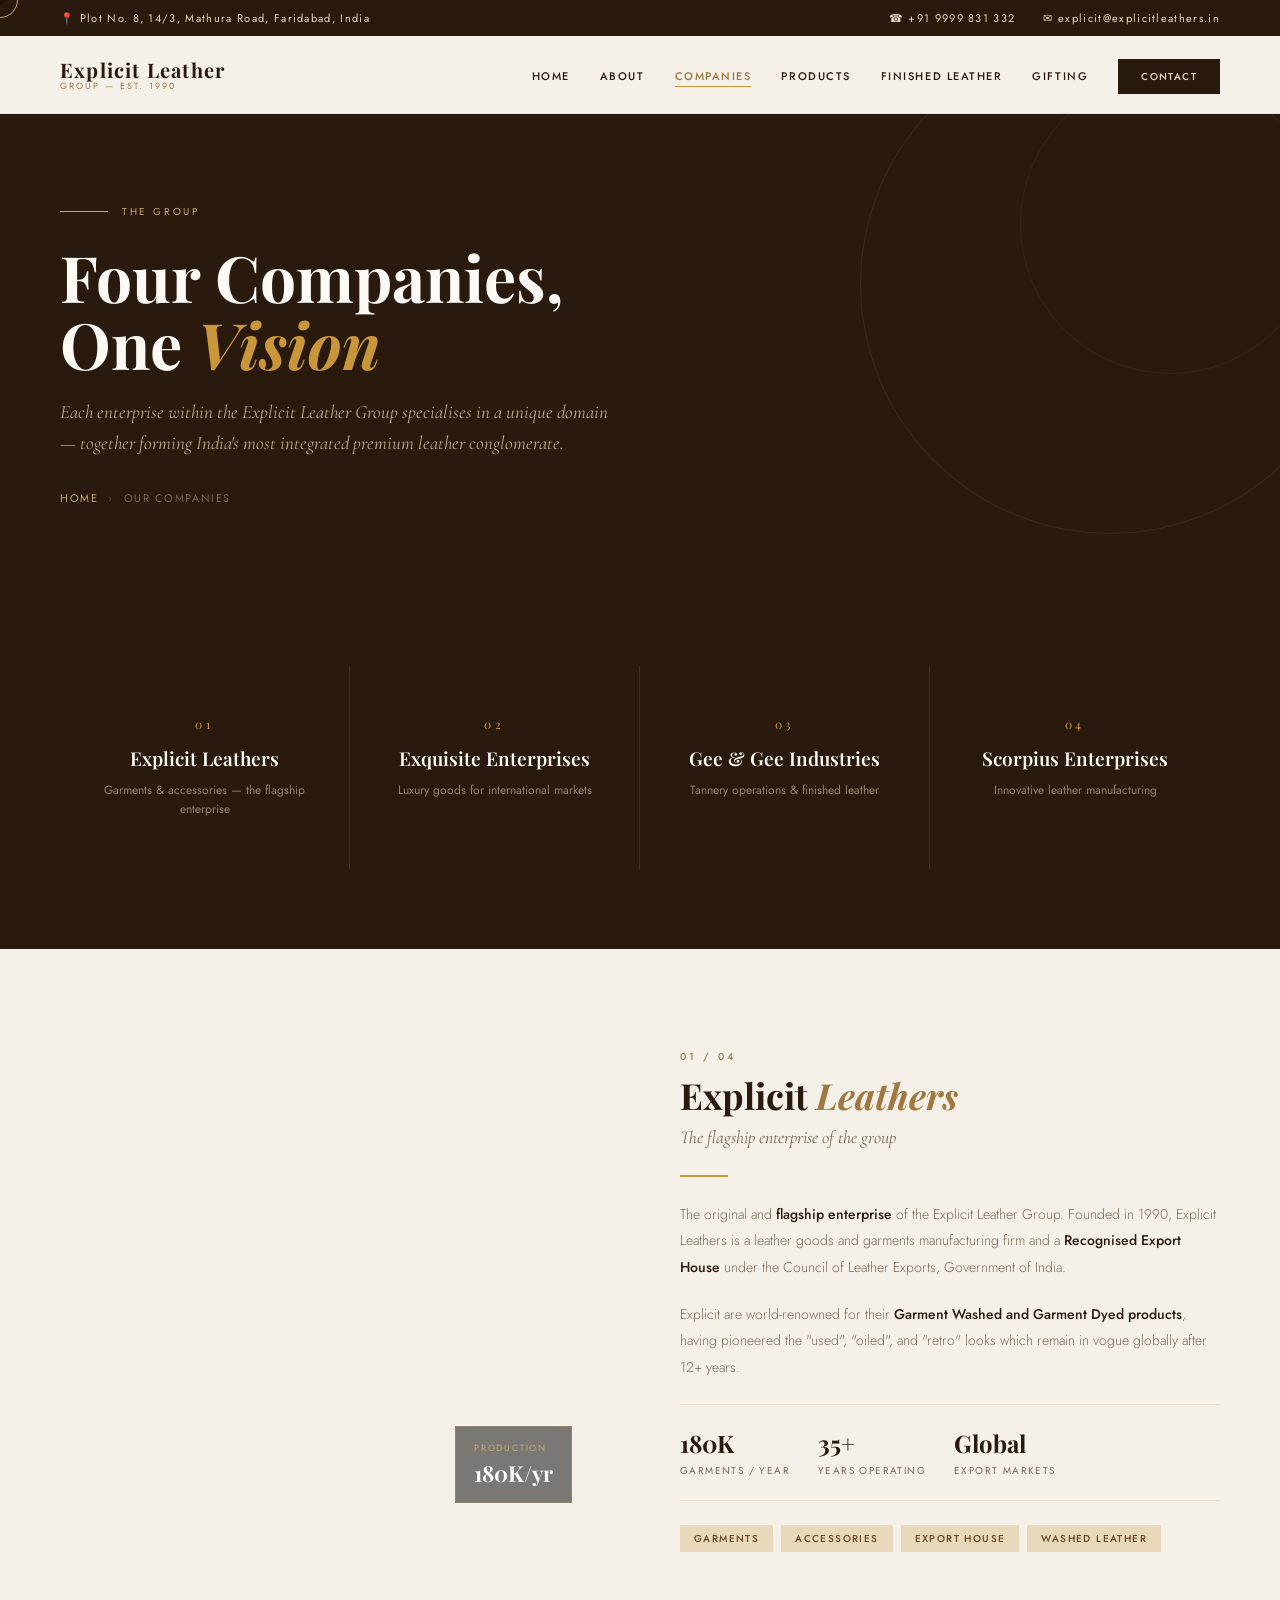
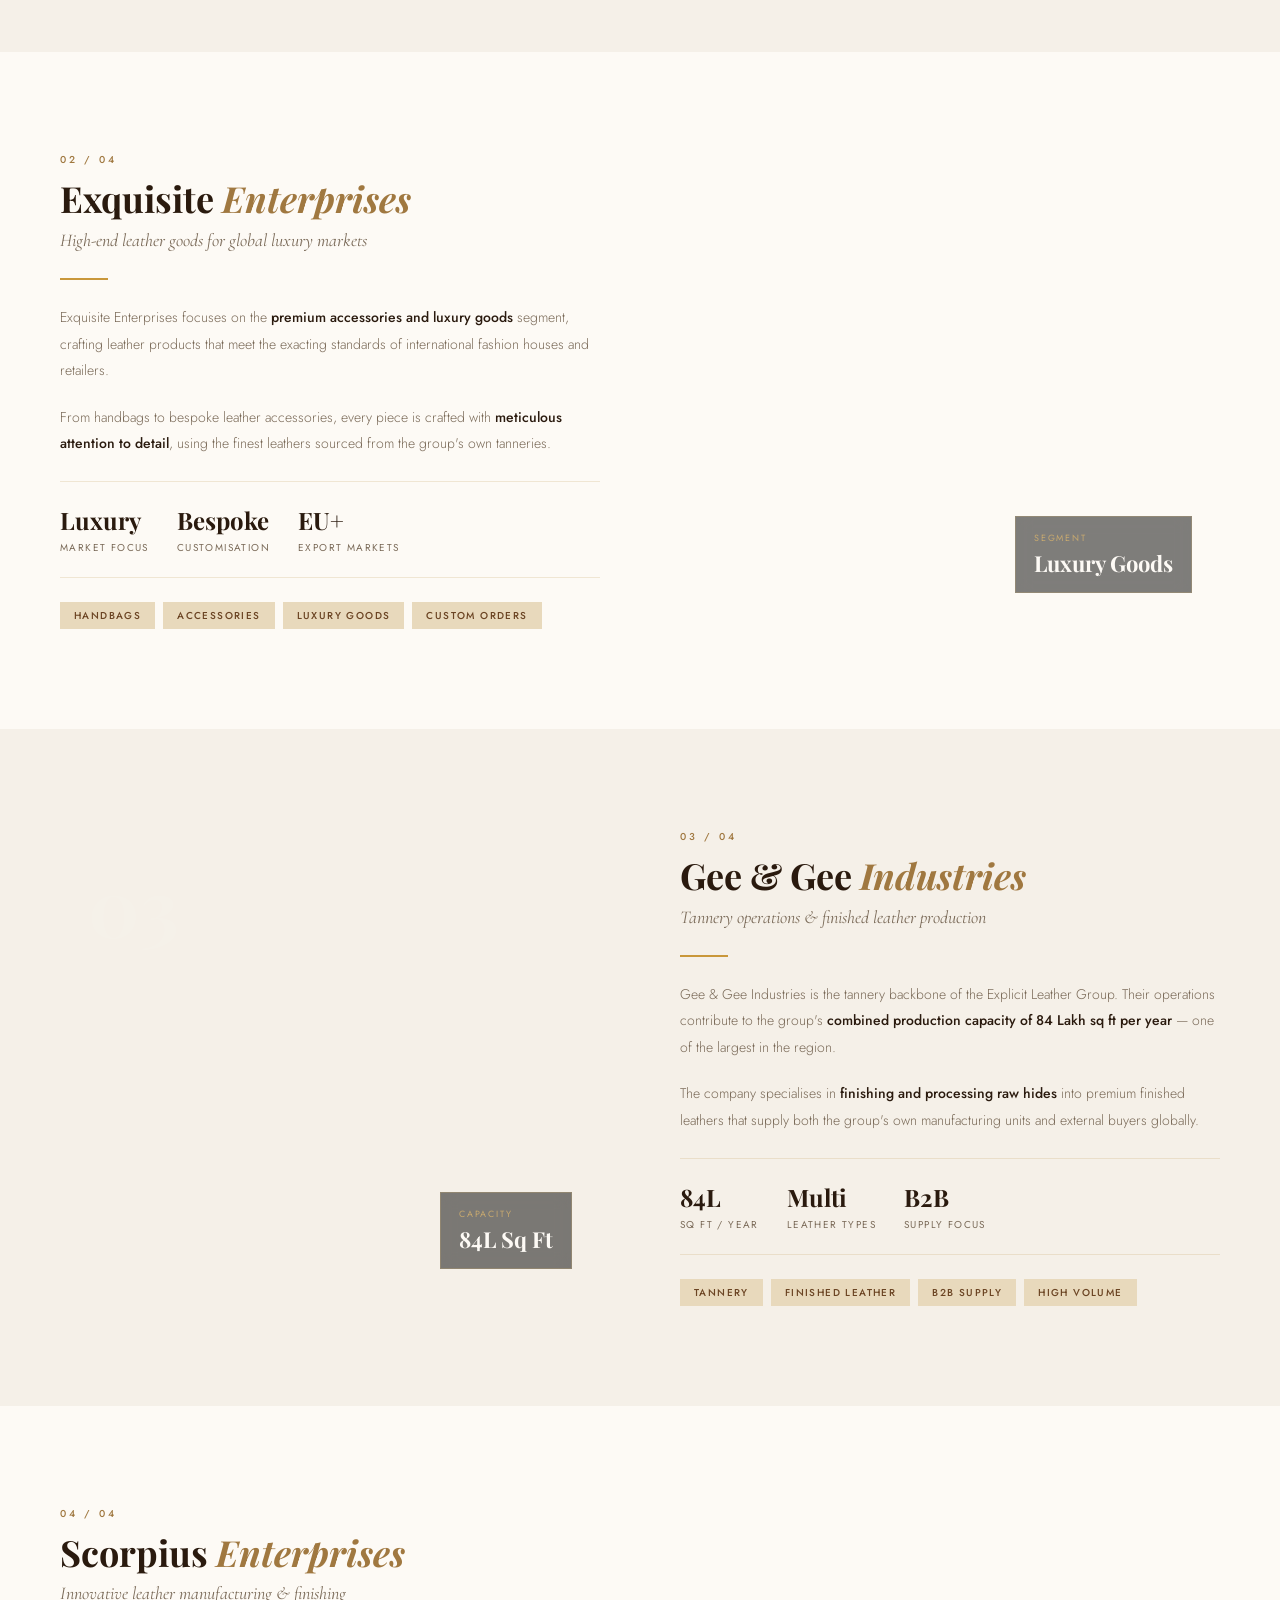
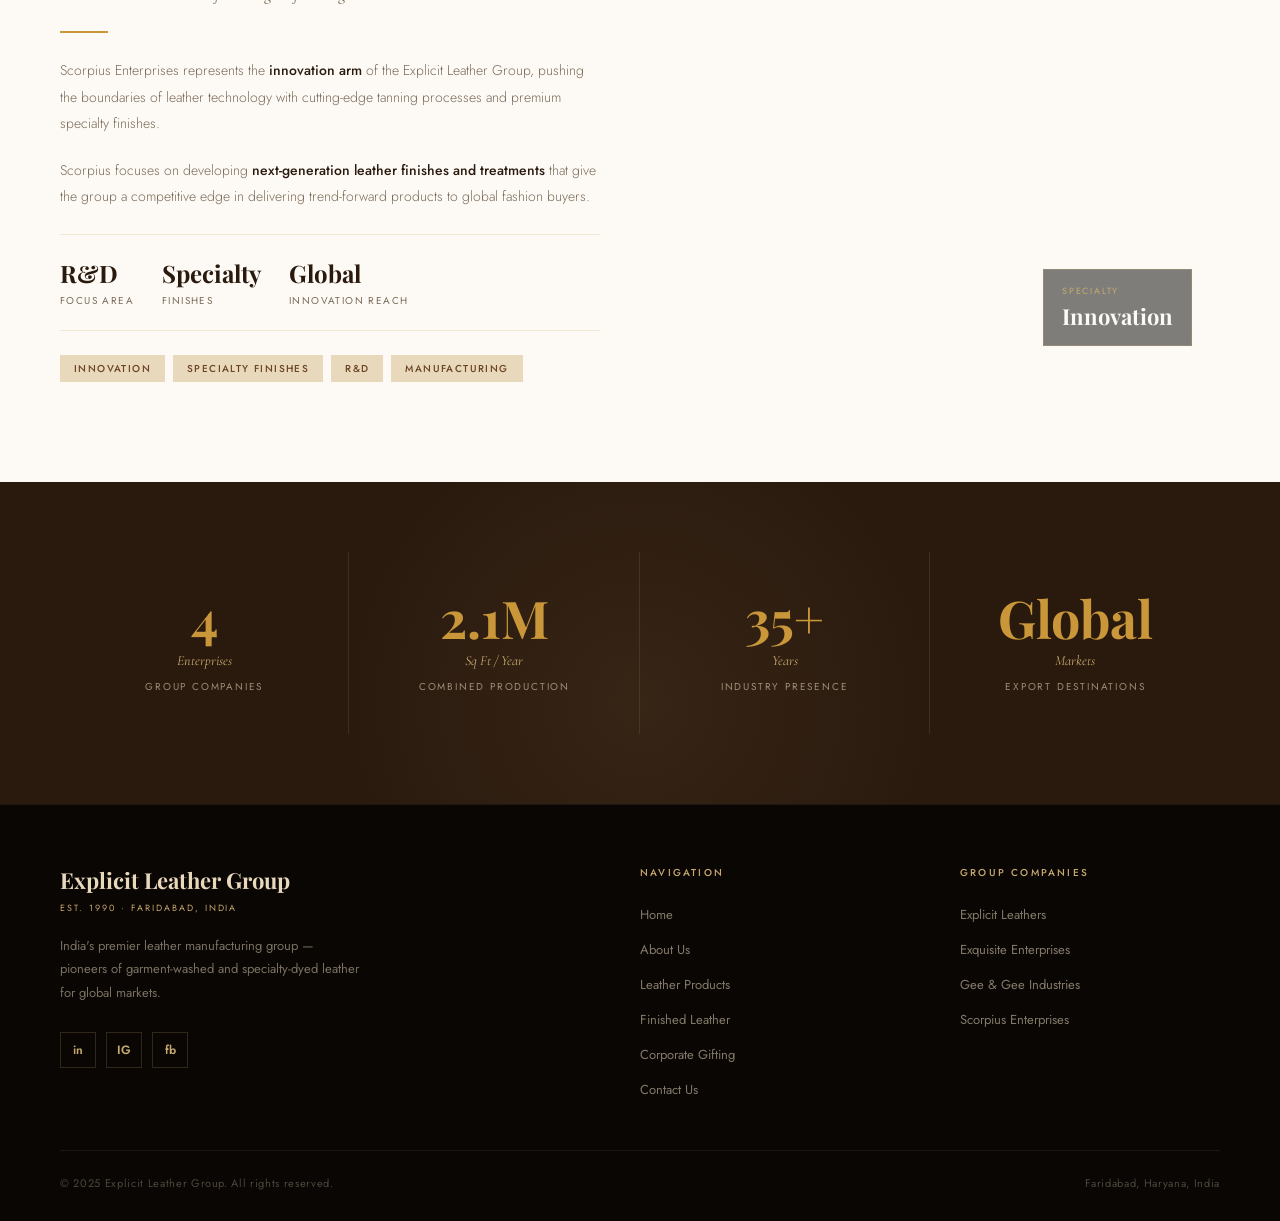
==== companies.html @ 13d115b9 "fix: rename file to lowercase" ====
<!DOCTYPE html>
<html lang="en">
<head>
<meta charset="UTF-8"><meta name="viewport" content="width=device-width,initial-scale=1.0">
<title>Our Companies — Explicit Leather Group</title>
<link rel="stylesheet" href="global.css">
<style>
.company-block{padding:100px 60px;display:grid;grid-template-columns:1fr 1fr;gap:80px;align-items:center}
.company-block.reverse{direction:rtl}.company-block.reverse>*{direction:ltr}
.company-block:nth-child(even){background:var(--white)}.company-block:nth-child(odd){background:var(--ivory)}
.cb-visual{position:relative;height:460px;overflow:hidden}
.cbv1{background:linear-gradient(160deg,#1a0e05,#6B4423 50%,#C8A96E)}
.cbv2{background:linear-gradient(160deg,#0e1a05,#3a6a1a 50%,#8BC858)}
.cbv3{background:linear-gradient(160deg,#0e0a1a,#3a2070 50%,#A870C8)}
.cbv4{background:linear-gradient(160deg,#1a0a12,#6a1a3a 50%,#C87090)}
.cb-tex{position:absolute;inset:0;background-image:repeating-linear-gradient(45deg,transparent,transparent 3px,rgba(255,255,255,.02) 3px,rgba(255,255,255,.02) 6px)}
.cb-num{position:absolute;top:28px;left:28px;font-family:'Playfair Display',serif;font-size:80px;font-weight:700;color:rgba(255,255,255,.08);line-height:1}
.cb-badge{position:absolute;bottom:28px;right:28px;background:rgba(0,0,0,.5);border:1px solid rgba(200,169,110,.3);backdrop-filter:blur(8px);padding:14px 18px}
.cb-badge .bl{font-size:9px;letter-spacing:.2em;text-transform:uppercase;color:var(--tan);margin-bottom:4px}
.cb-badge .bv{font-family:'Playfair Display',serif;font-size:22px;font-weight:700;color:var(--white)}
.cb-text .company-num{font-size:10px;letter-spacing:.3em;text-transform:uppercase;color:var(--tan-dark);font-weight:500;margin-bottom:12px}
.cb-text .company-name{font-family:'Playfair Display',serif;font-size:36px;font-weight:700;color:var(--espresso);line-height:1.1;margin-bottom:8px}
.cb-text .company-name em{font-style:italic;color:var(--tan-dark)}
.cb-text .company-sub{font-family:'Cormorant Garamond',serif;font-style:italic;font-size:18px;color:var(--muted);margin-bottom:24px;line-height:1.5}
.cb-divider{width:48px;height:2px;background:var(--gold);margin-bottom:24px}
.cb-body{font-size:14px;color:var(--muted);line-height:1.9;margin-bottom:20px;font-weight:300}
.cb-body strong{color:var(--espresso);font-weight:500}
.cb-specs{display:flex;gap:28px;margin:24px 0;padding:22px 0;border-top:1px solid var(--border);border-bottom:1px solid var(--border)}
.cb-spec .s-val{font-family:'Playfair Display',serif;font-size:24px;font-weight:700;color:var(--espresso)}
.cb-spec .s-lbl{font-size:10px;letter-spacing:.14em;text-transform:uppercase;color:var(--muted);margin-top:4px}
.cb-tags{display:flex;flex-wrap:wrap;gap:8px;margin-top:20px}
.cb-tag{padding:6px 14px;background:var(--tan-light);color:var(--brown);font-size:10px;letter-spacing:.14em;text-transform:uppercase;font-weight:500}
.overview-grid{padding:80px 60px;background:var(--espresso);display:grid;grid-template-columns:repeat(4,1fr);gap:0}
.og-item{padding:50px 30px;border-right:1px solid rgba(200,169,110,.15);text-align:center;transition:background .3s;cursor:pointer}
.og-item:last-child{border-right:none}
.og-item:hover{background:rgba(200,169,110,.06)}
.og-num{font-family:'Playfair Display',serif;font-size:12px;font-weight:400;color:var(--gold);letter-spacing:.3em;margin-bottom:14px}
.og-name{font-family:'Playfair Display',serif;font-size:19px;font-weight:600;color:var(--white);margin-bottom:10px;line-height:1.3}
.og-desc{font-size:12px;color:rgba(232,217,188,.55);line-height:1.6}
</style>
</head>
<body>
<div class="cursor" id="cursor"></div><div class="cursor-ring" id="cursorRing"></div>
<div class="topbar">
  <div>📍 Plot No. 8, 14/3, Mathura Road, Faridabad, India</div>
  <div class="topbar-right"><a href="tel:+919999831332">☎ +91 9999 831 332</a><a href="mailto:explicit@explicitleathers.in">✉ explicit@explicitleathers.in</a></div>
</div>
<nav>
  <a class="nav-logo" href="index.html">Explicit Leather<span>Group — Est. 1990</span></a>
  <ul class="nav-links">
    <li><a href="index.html">Home</a></li><li><a href="about.html">About</a></li>
    <li><a href="companies.html" class="active">Companies</a></li><li><a href="products.html">Products</a></li>
    <li><a href="finished-leather.html">Finished Leather</a></li><li><a href="corporate-gifting.html">Gifting</a></li>
    <li><a href="contact.html" class="nav-cta">Contact</a></li>
  </ul>
</nav>

<div class="page-hero">
  <div class="page-hero-inner fade-up">
    <div class="ph-eyebrow"><div class="line"></div><span>The Group</span></div>
    <h1>Four Companies,<br>One <em>Vision</em></h1>
    <p>Each enterprise within the Explicit Leather Group specialises in a unique domain — together forming India's most integrated premium leather conglomerate.</p>
    <div class="breadcrumb"><a href="index.html">Home</a><span class="breadcrumb-sep">›</span><span>Our Companies</span></div>
  </div>
</div>

<div class="overview-grid">
  <div class="og-item fade-up"><div class="og-num">01</div><div class="og-name">Explicit Leathers</div><div class="og-desc">Garments &amp; accessories — the flagship enterprise</div></div>
  <div class="og-item fade-up"><div class="og-num">02</div><div class="og-name">Exquisite Enterprises</div><div class="og-desc">Luxury goods for international markets</div></div>
  <div class="og-item fade-up"><div class="og-num">03</div><div class="og-name">Gee &amp; Gee Industries</div><div class="og-desc">Tannery operations &amp; finished leather</div></div>
  <div class="og-item fade-up"><div class="og-num">04</div><div class="og-name">Scorpius Enterprises</div><div class="og-desc">Innovative leather manufacturing</div></div>
</div>

<!-- COMPANY 1 -->
<section class="company-block">
  <div class="cb-visual fade-up">
    <div class="cbv1"></div><div class="cb-tex"></div>
    <div class="cb-num">01</div>
    <div class="cb-badge"><div class="bl">Production</div><div class="bv">180K/yr</div></div>
  </div>
  <div class="cb-text fade-up">
    <div class="company-num">01 / 04</div>
    <div class="company-name">Explicit <em>Leathers</em></div>
    <div class="company-sub">The flagship enterprise of the group</div>
    <div class="cb-divider"></div>
    <p class="cb-body">The original and <strong>flagship enterprise</strong> of the Explicit Leather Group. Founded in 1990, Explicit Leathers is a leather goods and garments manufacturing firm and a <strong>Recognised Export House</strong> under the Council of Leather Exports, Government of India.</p>
    <p class="cb-body">Explicit are world-renowned for their <strong>Garment Washed and Garment Dyed products</strong>, having pioneered the "used", "oiled", and "retro" looks which remain in vogue globally after 12+ years.</p>
    <div class="cb-specs">
      <div class="cb-spec"><div class="s-val">180K</div><div class="s-lbl">Garments / Year</div></div>
      <div class="cb-spec"><div class="s-val">35+</div><div class="s-lbl">Years Operating</div></div>
      <div class="cb-spec"><div class="s-val">Global</div><div class="s-lbl">Export Markets</div></div>
    </div>
    <div class="cb-tags"><span class="cb-tag">Garments</span><span class="cb-tag">Accessories</span><span class="cb-tag">Export House</span><span class="cb-tag">Washed Leather</span></div>
  </div>
</section>

<!-- COMPANY 2 -->
<section class="company-block reverse">
  <div class="cb-visual fade-up">
    <div class="cbv2"></div><div class="cb-tex"></div>
    <div class="cb-num">02</div>
    <div class="cb-badge"><div class="bl">Segment</div><div class="bv">Luxury Goods</div></div>
  </div>
  <div class="cb-text fade-up">
    <div class="company-num">02 / 04</div>
    <div class="company-name">Exquisite <em>Enterprises</em></div>
    <div class="company-sub">High-end leather goods for global luxury markets</div>
    <div class="cb-divider"></div>
    <p class="cb-body">Exquisite Enterprises focuses on the <strong>premium accessories and luxury goods</strong> segment, crafting leather products that meet the exacting standards of international fashion houses and retailers.</p>
    <p class="cb-body">From handbags to bespoke leather accessories, every piece is crafted with <strong>meticulous attention to detail</strong>, using the finest leathers sourced from the group's own tanneries.</p>
    <div class="cb-specs">
      <div class="cb-spec"><div class="s-val">Luxury</div><div class="s-lbl">Market Focus</div></div>
      <div class="cb-spec"><div class="s-val">Bespoke</div><div class="s-lbl">Customisation</div></div>
      <div class="cb-spec"><div class="s-val">EU+</div><div class="s-lbl">Export Markets</div></div>
    </div>
    <div class="cb-tags"><span class="cb-tag">Handbags</span><span class="cb-tag">Accessories</span><span class="cb-tag">Luxury Goods</span><span class="cb-tag">Custom Orders</span></div>
  </div>
</section>

<!-- COMPANY 3 -->
<section class="company-block">
  <div class="cb-visual fade-up">
    <div class="cbv3"></div><div class="cb-tex"></div>
    <div class="cb-num">03</div>
    <div class="cb-badge"><div class="bl">Capacity</div><div class="bv">84L Sq Ft</div></div>
  </div>
  <div class="cb-text fade-up">
    <div class="company-num">03 / 04</div>
    <div class="company-name">Gee &amp; Gee <em>Industries</em></div>
    <div class="company-sub">Tannery operations &amp; finished leather production</div>
    <div class="cb-divider"></div>
    <p class="cb-body">Gee &amp; Gee Industries is the tannery backbone of the Explicit Leather Group. Their operations contribute to the group's <strong>combined production capacity of 84 Lakh sq ft per year</strong> — one of the largest in the region.</p>
    <p class="cb-body">The company specialises in <strong>finishing and processing raw hides</strong> into premium finished leathers that supply both the group's own manufacturing units and external buyers globally.</p>
    <div class="cb-specs">
      <div class="cb-spec"><div class="s-val">84L</div><div class="s-lbl">Sq Ft / Year</div></div>
      <div class="cb-spec"><div class="s-val">Multi</div><div class="s-lbl">Leather Types</div></div>
      <div class="cb-spec"><div class="s-val">B2B</div><div class="s-lbl">Supply Focus</div></div>
    </div>
    <div class="cb-tags"><span class="cb-tag">Tannery</span><span class="cb-tag">Finished Leather</span><span class="cb-tag">B2B Supply</span><span class="cb-tag">High Volume</span></div>
  </div>
</section>

<!-- COMPANY 4 -->
<section class="company-block reverse">
  <div class="cb-visual fade-up">
    <div class="cbv4"></div><div class="cb-tex"></div>
    <div class="cb-num">04</div>
    <div class="cb-badge"><div class="bl">Specialty</div><div class="bv">Innovation</div></div>
  </div>
  <div class="cb-text fade-up">
    <div class="company-num">04 / 04</div>
    <div class="company-name">Scorpius <em>Enterprises</em></div>
    <div class="company-sub">Innovative leather manufacturing &amp; finishing</div>
    <div class="cb-divider"></div>
    <p class="cb-body">Scorpius Enterprises represents the <strong>innovation arm</strong> of the Explicit Leather Group, pushing the boundaries of leather technology with cutting-edge tanning processes and premium specialty finishes.</p>
    <p class="cb-body">Scorpius focuses on developing <strong>next-generation leather finishes and treatments</strong> that give the group a competitive edge in delivering trend-forward products to global fashion buyers.</p>
    <div class="cb-specs">
      <div class="cb-spec"><div class="s-val">R&amp;D</div><div class="s-lbl">Focus Area</div></div>
      <div class="cb-spec"><div class="s-val">Specialty</div><div class="s-lbl">Finishes</div></div>
      <div class="cb-spec"><div class="s-val">Global</div><div class="s-lbl">Innovation Reach</div></div>
    </div>
    <div class="cb-tags"><span class="cb-tag">Innovation</span><span class="cb-tag">Specialty Finishes</span><span class="cb-tag">R&amp;D</span><span class="cb-tag">Manufacturing</span></div>
  </div>
</section>

<section class="stats-banner">
  <div class="stat-item fade-up"><div class="stat-num">4</div><span class="stat-unit">Enterprises</span><div class="stat-label">Group Companies</div></div>
  <div class="stat-item fade-up"><div class="stat-num">2.1M</div><span class="stat-unit">Sq Ft / Year</span><div class="stat-label">Combined Production</div></div>
  <div class="stat-item fade-up"><div class="stat-num">35+</div><span class="stat-unit">Years</span><div class="stat-label">Industry Presence</div></div>
  <div class="stat-item fade-up"><div class="stat-num">Global</div><span class="stat-unit">Markets</span><div class="stat-label">Export Destinations</div></div>
</section>

<footer>
  <div class="footer-grid">
    <div><div class="footer-brand-name">Explicit Leather Group</div><div class="footer-brand-sub">Est. 1990 · Faridabad, India</div><p class="footer-desc">India's premier leather manufacturing group — pioneers of garment-washed and specialty-dyed leather for global markets.</p><div class="footer-social"><a class="social-btn" href="#">in</a><a class="social-btn" href="#">IG</a><a class="social-btn" href="#">fb</a></div></div>
    <div><div class="footer-col-title">Navigation</div><ul class="footer-links"><li><a href="index.html">Home</a></li><li><a href="about.html">About Us</a></li><li><a href="products.html">Leather Products</a></li><li><a href="finished-leather.html">Finished Leather</a></li><li><a href="corporate-gifting.html">Corporate Gifting</a></li><li><a href="contact.html">Contact Us</a></li></ul></div>
    <div><div class="footer-col-title">Group Companies</div><ul class="footer-links"><li><a href="companies.html">Explicit Leathers</a></li><li><a href="companies.html">Exquisite Enterprises</a></li><li><a href="companies.html">Gee &amp; Gee Industries</a></li><li><a href="companies.html">Scorpius Enterprises</a></li></ul></div>
  </div>
  <div class="footer-bottom"><span>© 2025 Explicit Leather Group. All rights reserved.</span><span>Faridabad, Haryana, India</span></div>
</footer>
<a class="scroll-top" href="#" id="scrollTop">↑</a>
<script src="common.js"></script>
</body></html>
---- global.css ----
@import url('https://fonts.googleapis.com/css2?family=Playfair+Display:ital,wght@0,400;0,600;0,700;1,400;1,600&family=Cormorant+Garamond:ital,wght@0,300;0,400;0,500;1,300;1,400&family=Jost:wght@300;400;500;600&display=swap');
*,*::before,*::after{margin:0;padding:0;box-sizing:border-box}
:root{
  --ink:#0D0B08;--ivory:#F5F0E8;--cream:#EDE7D9;--tan:#C8A96E;--tan-dark:#A07840;
  --tan-light:#E8D9BC;--brown:#6B4423;--espresso:#2A1A0E;--gold:#C9973A;
  --gold-light:#E8C87A;--white:#FDFAF5;--muted:#7A6A58;--border:rgba(200,169,110,0.25);
}
html{scroll-behavior:smooth}
body{font-family:'Jost',sans-serif;background:var(--ivory);color:var(--ink);overflow-x:hidden;cursor:auto}
::-webkit-scrollbar{width:3px}::-webkit-scrollbar-track{background:var(--cream)}::-webkit-scrollbar-thumb{background:var(--tan)}
.cursor{position:fixed;width:10px;height:10px;background:var(--gold);border-radius:50%;pointer-events:none;z-index:9999;transform:translate(-50%,-50%);mix-blend-mode:multiply}
.cursor-ring{position:fixed;width:36px;height:36px;border:1px solid var(--tan);border-radius:50%;pointer-events:none;z-index:9998;transform:translate(-50%,-50%);transition:transform .12s ease}
.topbar{background:var(--espresso);color:var(--tan-light);display:flex;justify-content:space-between;align-items:center;padding:10px 60px;font-size:11px;letter-spacing:.12em}
.topbar a{color:var(--tan-light);text-decoration:none;transition:color .3s}.topbar a:hover{color:var(--gold-light)}
.topbar-right{display:flex;gap:28px;align-items:center}
nav{position:sticky;top:0;z-index:100;background:rgba(245,240,232,.97);backdrop-filter:blur(12px);border-bottom:1px solid var(--border);display:flex;align-items:center;justify-content:space-between;padding:0 60px;height:78px}
.nav-logo{font-family:'Playfair Display',serif;font-size:20px;font-weight:700;letter-spacing:.06em;color:var(--espresso);text-decoration:none;display:flex;flex-direction:column;line-height:1.1}
.nav-logo span{font-size:9px;letter-spacing:.22em;font-family:'Jost',sans-serif;font-weight:400;color:var(--tan-dark);text-transform:uppercase}
.nav-links{display:flex;gap:30px;list-style:none;align-items:center}
.nav-links a{font-size:11px;letter-spacing:.14em;text-transform:uppercase;color:var(--espresso);text-decoration:none;font-weight:500;position:relative;padding-bottom:3px}
.nav-links a::after{content:'';position:absolute;bottom:0;left:0;width:0;height:1px;background:var(--gold);transition:width .3s ease}
.nav-links a:hover::after,.nav-links a.active::after{width:100%}
.nav-links a.active{color:var(--tan-dark)}
.nav-cta{background:var(--espresso)!important;color:var(--tan-light)!important;padding:9px 22px!important;letter-spacing:.14em!important;font-size:10px!important;border:1px solid var(--espresso)!important;transition:all .3s!important}
.nav-cta:hover{background:transparent!important;color:var(--espresso)!important}.nav-cta::after{display:none!important}
.btn-primary{background:var(--espresso);color:var(--tan-light);padding:14px 34px;font-size:11px;letter-spacing:.18em;text-transform:uppercase;font-weight:500;border:1px solid var(--espresso);text-decoration:none;transition:all .3s;display:inline-block;cursor:pointer}
.btn-primary:hover{background:transparent;color:var(--espresso)}
.btn-ghost{color:var(--espresso);font-size:11px;letter-spacing:.16em;text-transform:uppercase;font-weight:500;text-decoration:none;display:inline-flex;align-items:center;gap:10px;transition:gap .3s}
.btn-ghost:hover{gap:18px}.btn-ghost .arr{color:var(--gold)}
.btn-outline{background:transparent;color:var(--tan-light);padding:13px 30px;font-size:11px;letter-spacing:.16em;text-transform:uppercase;font-weight:500;border:1px solid rgba(200,169,110,.5);text-decoration:none;transition:all .3s;display:inline-block}
.btn-outline:hover{background:var(--tan);border-color:var(--tan);color:var(--espresso)}
.section-eyebrow{display:flex;align-items:center;justify-content:center;gap:14px;margin-bottom:20px}
.section-eyebrow.left{justify-content:flex-start}
.eyebrow-line{width:40px;height:1px;background:var(--tan)}
.section-eyebrow span{font-size:10px;letter-spacing:.24em;text-transform:uppercase;color:var(--tan-dark);font-weight:500}
.section-title{font-family:'Playfair Display',serif;font-size:clamp(32px,3.5vw,52px);font-weight:700;color:var(--espresso);line-height:1.1}
.section-title em{font-style:italic;color:var(--tan-dark)}
.section-title.light{color:var(--white)}.section-title.light em{color:var(--gold)}
.section-desc{font-family:'Cormorant Garamond',serif;font-size:18px;color:var(--muted);font-style:italic;margin-top:14px;line-height:1.7}
.section-desc.light{color:rgba(232,217,188,.7)}
.section-header{text-align:center;margin-bottom:60px}.section-header.left{text-align:left}
.page-hero{background:var(--espresso);padding:90px 60px 80px;position:relative;overflow:hidden}
.page-hero::before{content:'';position:absolute;top:-80px;right:-80px;width:500px;height:500px;border:1px solid rgba(200,169,110,.1);border-radius:50%}
.page-hero::after{content:'';position:absolute;top:-40px;right:-40px;width:300px;height:300px;border:1px solid rgba(200,169,110,.07);border-radius:50%}
.page-hero-inner{position:relative;z-index:2;max-width:700px}
.ph-eyebrow{display:flex;align-items:center;gap:14px;margin-bottom:24px}
.ph-eyebrow .line{width:48px;height:1px;background:var(--tan)}
.ph-eyebrow span{font-size:10px;letter-spacing:.26em;text-transform:uppercase;color:var(--tan);font-weight:400}
.page-hero h1{font-family:'Playfair Display',serif;font-size:clamp(40px,5vw,68px);font-weight:700;color:var(--white);line-height:1.05;margin-bottom:20px}
.page-hero h1 em{font-style:italic;color:var(--gold)}
.page-hero p{font-family:'Cormorant Garamond',serif;font-style:italic;font-size:19px;color:rgba(232,217,188,.75);line-height:1.6;max-width:560px}
.breadcrumb{margin-top:32px;display:flex;align-items:center;gap:10px;font-size:11px;letter-spacing:.14em;text-transform:uppercase;color:rgba(232,217,188,.4)}
.breadcrumb a{color:var(--tan);text-decoration:none}.breadcrumb a:hover{color:var(--gold-light)}
.breadcrumb-sep{color:rgba(200,169,110,.3)}
.marquee-strip{background:var(--espresso);padding:16px 0;overflow:hidden}
.marquee-track{display:flex;animation:marquee 22s linear infinite;white-space:nowrap}
@keyframes marquee{from{transform:translateX(0)}to{transform:translateX(-50%)}}
.marquee-item{display:inline-flex;align-items:center;gap:20px;padding:0 32px;font-size:10px;letter-spacing:.24em;text-transform:uppercase;color:var(--tan-light);font-weight:400}
.marquee-dot{width:4px;height:4px;background:var(--gold);border-radius:50%;flex-shrink:0}
.stats-banner{background:var(--espresso);padding:70px 60px;display:grid;grid-template-columns:repeat(4,1fr);gap:1px;position:relative;overflow:hidden}
.stats-banner::before{content:'';position:absolute;top:-80px;left:50%;transform:translateX(-50%);width:600px;height:600px;background:radial-gradient(circle,rgba(200,169,110,.08) 0%,transparent 70%);pointer-events:none}
.stat-item{text-align:center;padding:40px 20px;border-right:1px solid rgba(200,169,110,.15)}
.stat-item:last-child{border-right:none}
.stat-num{font-family:'Playfair Display',serif;font-size:52px;font-weight:700;color:var(--gold);line-height:1;margin-bottom:8px}
.stat-unit{font-size:14px;color:var(--tan);font-family:'Cormorant Garamond',serif;font-style:italic;display:block;margin-bottom:10px}
.stat-label{font-size:10px;letter-spacing:.18em;text-transform:uppercase;color:rgba(232,217,188,.6);font-weight:400}
footer{background:#0A0604;padding:60px 60px 30px;border-top:1px solid rgba(200,169,110,.1)}
.footer-grid{display:grid;grid-template-columns:2fr 1fr 1fr;gap:60px;padding-bottom:50px;border-bottom:1px solid rgba(200,169,110,.1)}
.footer-brand-name{font-family:'Playfair Display',serif;font-size:22px;font-weight:700;color:var(--tan-light);margin-bottom:6px}
.footer-brand-sub{font-size:9px;letter-spacing:.22em;text-transform:uppercase;color:var(--tan);margin-bottom:20px}
.footer-desc{font-size:13px;color:rgba(232,217,188,.5);line-height:1.8;max-width:300px;margin-bottom:28px}
.footer-social{display:flex;gap:10px}
.social-btn{width:36px;height:36px;border:1px solid rgba(200,169,110,.2);display:flex;align-items:center;justify-content:center;color:var(--tan);font-size:12px;text-decoration:none;transition:all .3s;font-weight:600}
.social-btn:hover{border-color:var(--gold);color:var(--gold)}
.footer-col-title{font-size:10px;letter-spacing:.22em;text-transform:uppercase;color:var(--tan);font-weight:500;margin-bottom:22px}
.footer-links{list-style:none;display:flex;flex-direction:column;gap:12px}
.footer-links a{font-size:13px;color:rgba(232,217,188,.55);text-decoration:none;transition:color .3s}
.footer-links a:hover{color:var(--tan-light)}
.footer-bottom{display:flex;justify-content:space-between;align-items:center;padding-top:24px;font-size:11px;color:rgba(232,217,188,.3);letter-spacing:.06em}
.footer-bottom a{color:var(--tan);text-decoration:none}
.scroll-top{position:fixed;bottom:30px;right:30px;width:44px;height:44px;background:var(--espresso);border:1px solid rgba(200,169,110,.3);color:var(--gold);display:flex;align-items:center;justify-content:center;cursor:pointer;font-size:16px;z-index:200;opacity:0;transition:opacity .3s;text-decoration:none}
.scroll-top.visible{opacity:1}
.fade-up{opacity:0;transform:translateY(30px);transition:opacity .7s ease,transform .7s ease}
.fade-up.visible{opacity:1;transform:translateY(0)}
.gold-divider{width:48px;height:2px;background:var(--gold);margin-bottom:20px}
/* ADVANCED CONTACT PAGE */

.contact-hero-pattern{
position:absolute;
inset:0;
background:
radial-gradient(circle at 20% 30%,rgba(200,169,110,.08),transparent 40%),
radial-gradient(circle at 80% 70%,rgba(200,169,110,.06),transparent 40%);
pointer-events:none;
}

.contact-main{
padding:120px 60px;
background:linear-gradient(180deg,var(--ivory),var(--cream));
position:relative;
overflow:hidden;
}

.contact-main::before{
content:'';
position:absolute;
top:-200px;
right:-100px;
width:500px;
height:500px;
border:1px solid rgba(200,169,110,.08);
border-radius:50%;
}

.contact-lux-grid{
display:grid;
grid-template-columns:1.1fr .9fr;
gap:40px;
align-items:stretch;
}

.contact-lux-card{
background:rgba(253,250,245,.8);
backdrop-filter:blur(20px);
border:1px solid var(--border);
padding:50px;
position:relative;
overflow:hidden;
transition:all .5s ease;
}

.contact-lux-card:hover{
transform:translateY(-8px);
box-shadow:0 30px 80px rgba(42,26,14,.12);
}

.contact-lux-card::before{
content:'';
position:absolute;
top:0;
left:0;
width:100%;
height:3px;
background:linear-gradient(90deg,var(--gold),var(--tan));
}

.contact-heading{
font-family:'Playfair Display',serif;
font-size:42px;
color:var(--espresso);
margin-bottom:18px;
line-height:1.2;
}

.contact-sub{
font-family:'Cormorant Garamond',serif;
font-size:20px;
font-style:italic;
color:var(--muted);
margin-bottom:35px;
}

.contact-info-row{
display:flex;
gap:18px;
padding:24px 0;
border-bottom:1px solid var(--border);
}

.contact-icon{
width:56px;
height:56px;
border-radius:50%;
background:var(--espresso);
color:var(--gold);
display:flex;
align-items:center;
justify-content:center;
font-size:18px;
flex-shrink:0;
}

.contact-label{
font-size:10px;
letter-spacing:.2em;
text-transform:uppercase;
color:var(--tan-dark);
margin-bottom:8px;
font-weight:600;
}

.contact-value{
font-size:15px;
color:var(--espresso);
line-height:1.7;
}

.lux-form{
display:flex;
flex-direction:column;
gap:20px;
}

.lux-form input,
.lux-form textarea{
padding:18px 20px;
border:1px solid var(--border);
background:rgba(255,255,255,.85);
font-family:'Jost',sans-serif;
font-size:14px;
transition:.3s;
outline:none;
}

.lux-form input:focus,
.lux-form textarea:focus{
border-color:var(--gold);
box-shadow:0 0 0 4px rgba(200,169,110,.08);
}

.lux-form textarea{
min-height:180px;
resize:none;
}

.contact-map{
height:260px;
margin-top:30px;
background:
linear-gradient(135deg,#2A1A0E 0%,#6B4423 40%,#C8A96E 100%);
position:relative;
overflow:hidden;
}

.contact-map::before{
content:'EXPLICIT LEATHER HQ';
position:absolute;
top:50%;
left:50%;
transform:translate(-50%,-50%);
font-family:'Playfair Display',serif;
font-size:28px;
color:rgba(255,255,255,.2);
letter-spacing:.12em;
}

.contact-cta-box{
margin-top:100px;
background:var(--espresso);
padding:80px;
text-align:center;
position:relative;
overflow:hidden;
}

.contact-cta-box::before{
content:'';
position:absolute;
inset:0;
background:
radial-gradient(circle at center,rgba(200,169,110,.08),transparent 60%);
}

/* @media(max-width:992px){
.contact-lux-grid{
grid-template-columns:1fr;
}
} */
 @media(max-width:992px){
.hero{
grid-template-columns:1fr;
min-height:auto;
}

.hero-right{
min-height:500px;
}

.hero-badge{
left:50%;
transform:translateX(-50%);
bottom:40px;
}
}
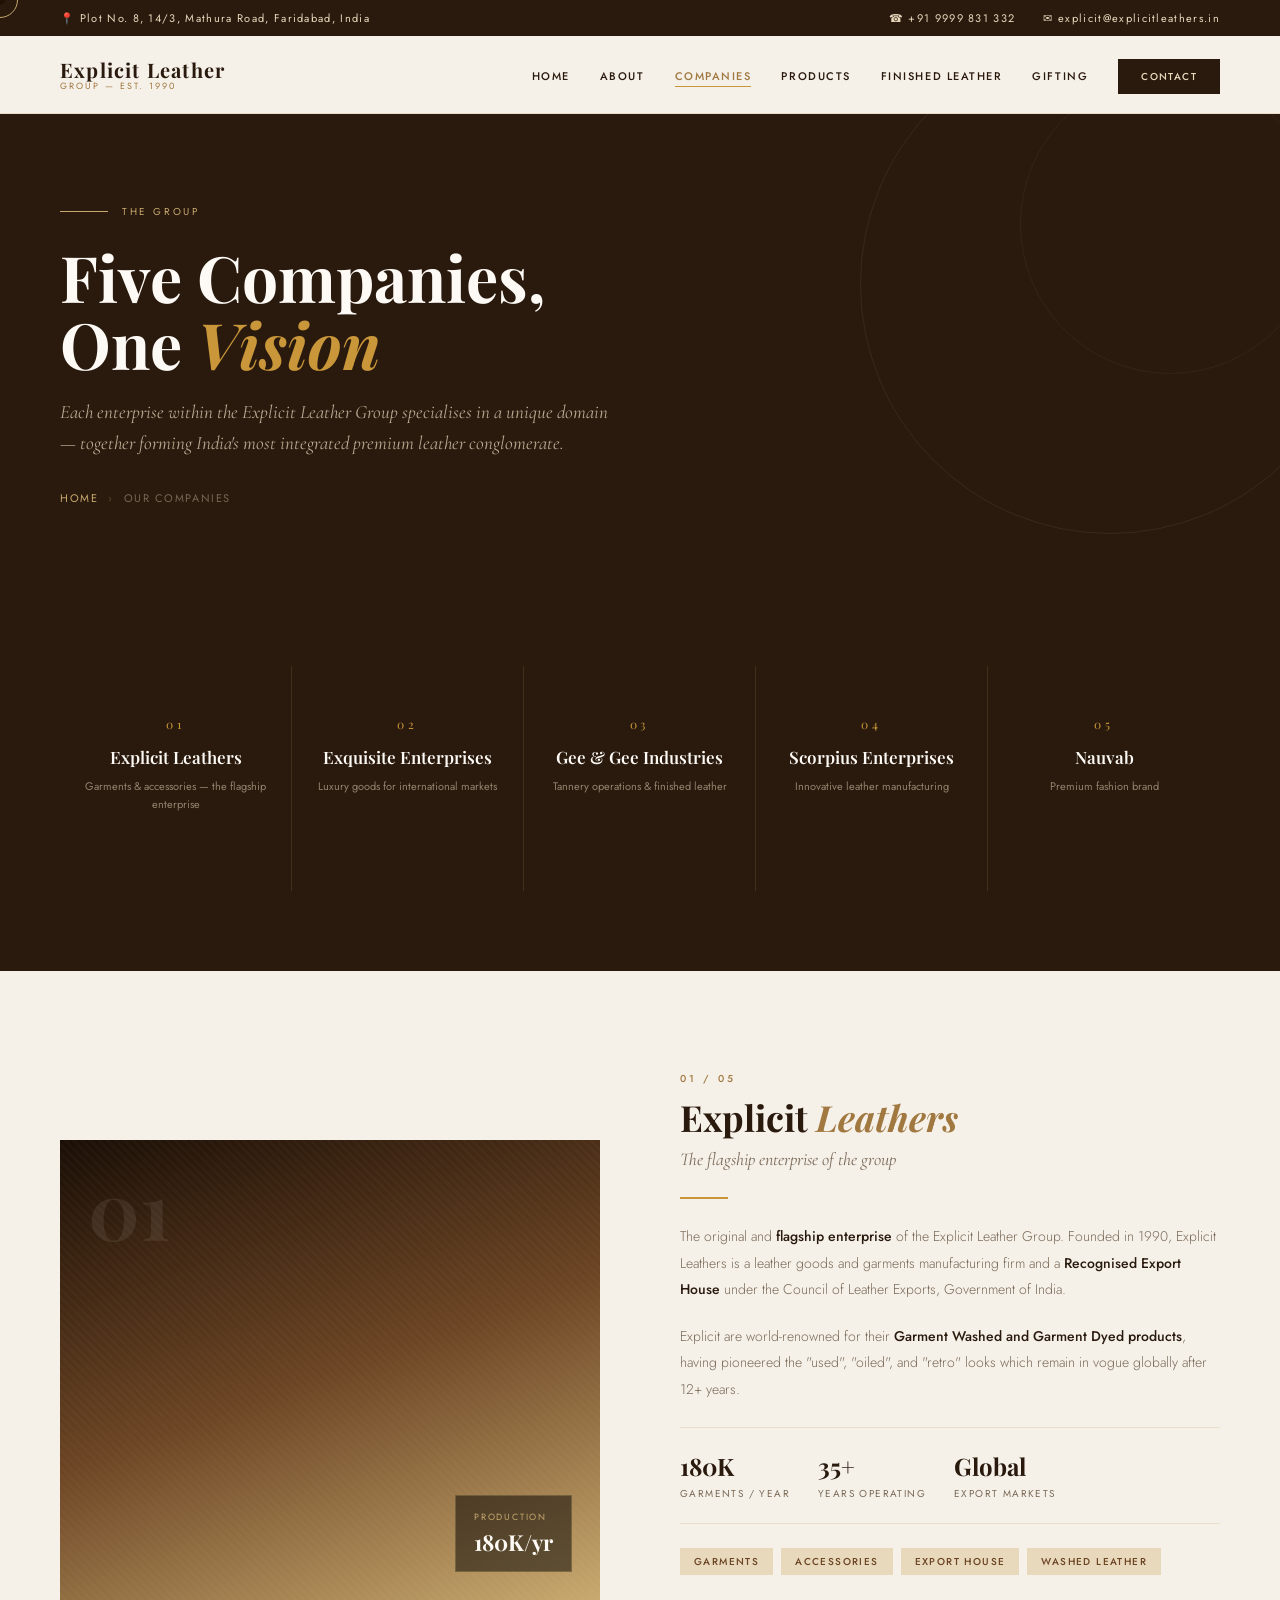
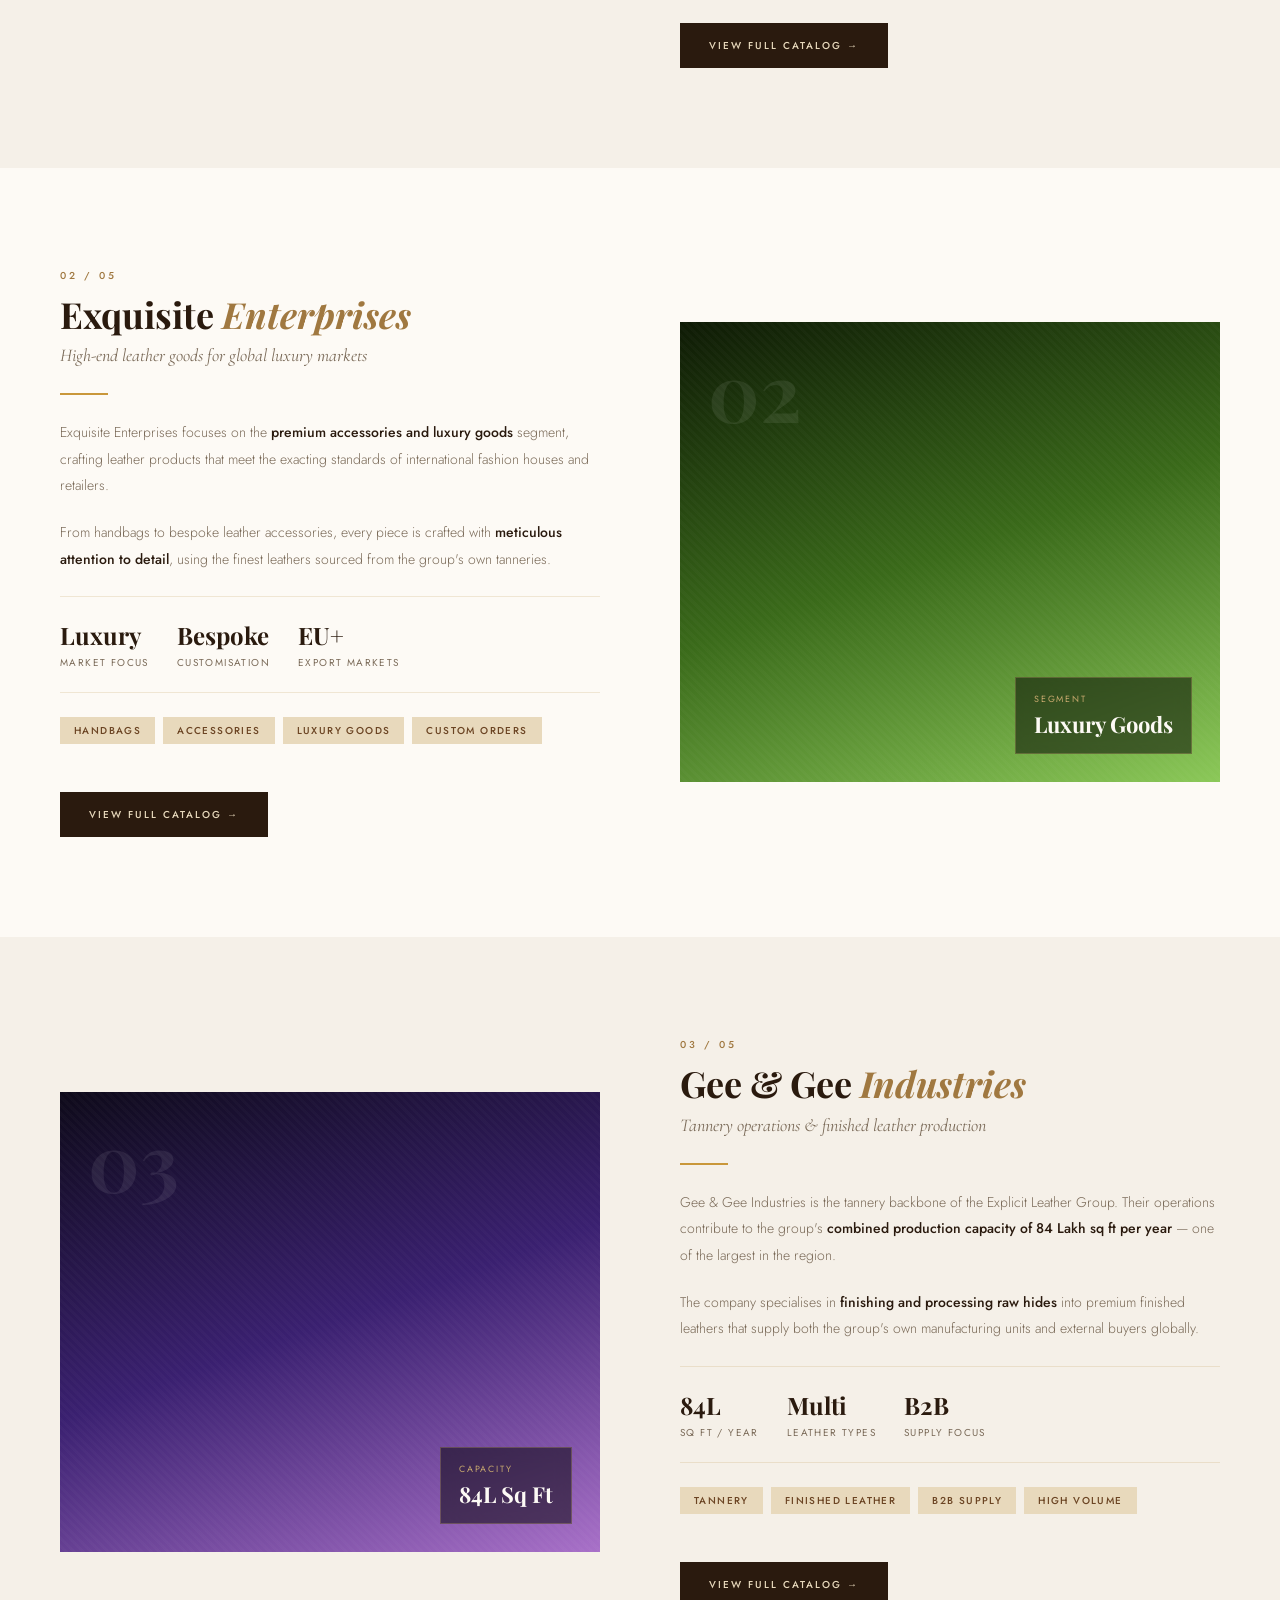
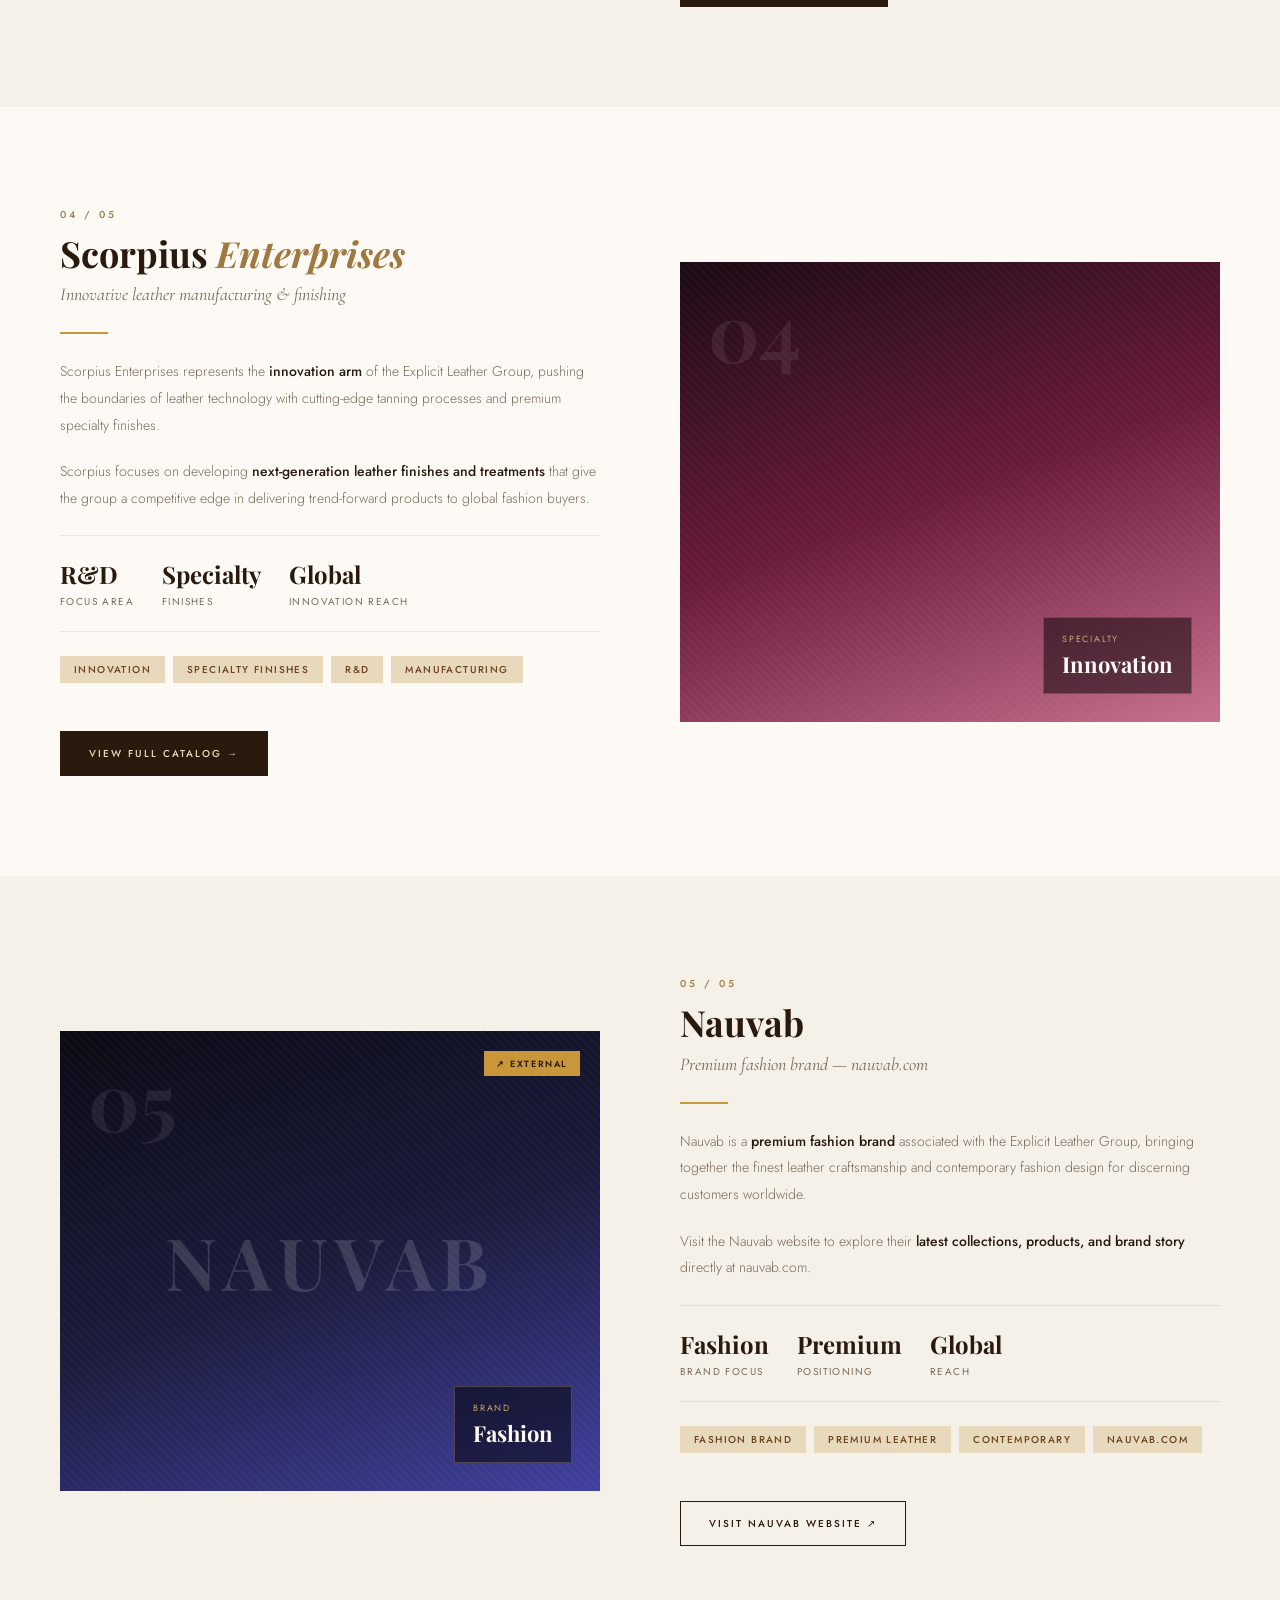
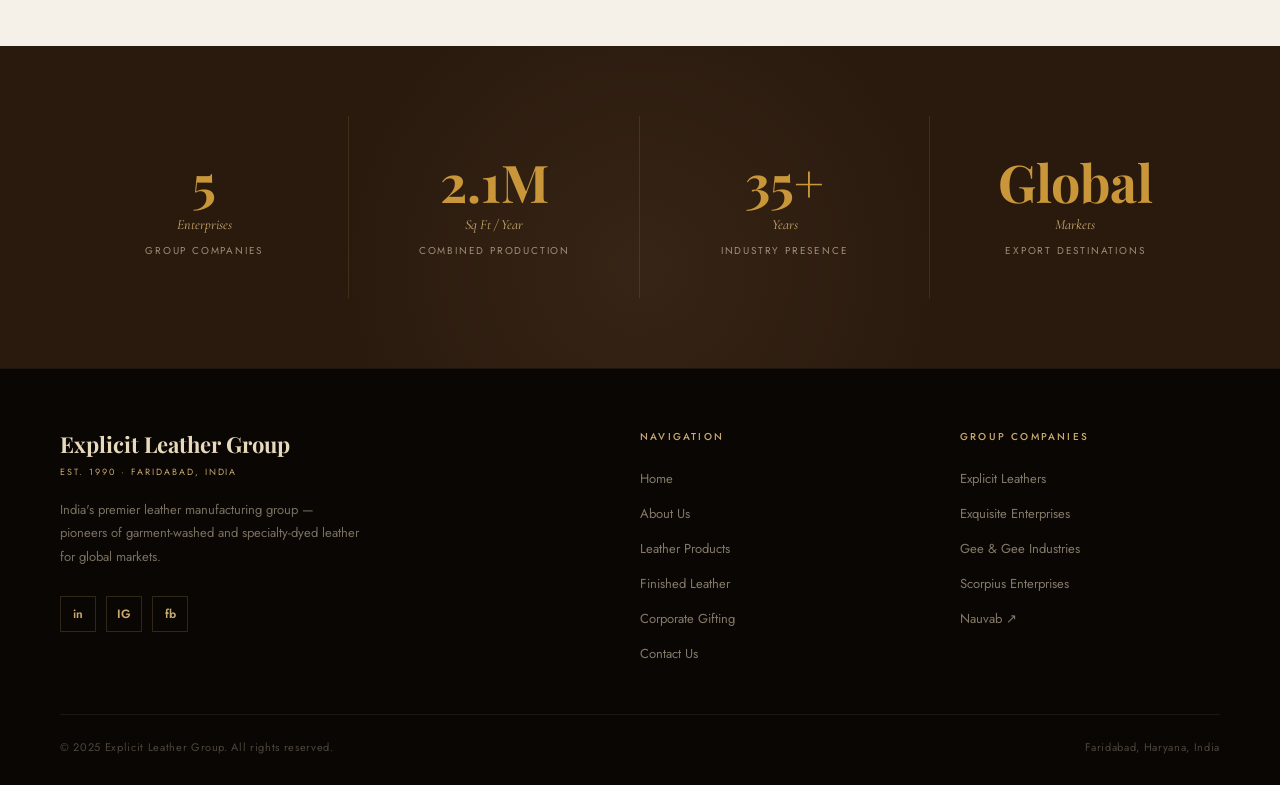
==== commit a2af956e: "new pages new pages" ====
--- a/companies.html
+++ b/companies.html
@@ -13,6 +13,7 @@
 .cbv2{background:linear-gradient(160deg,#0e1a05,#3a6a1a 50%,#8BC858)}
 .cbv3{background:linear-gradient(160deg,#0e0a1a,#3a2070 50%,#A870C8)}
 .cbv4{background:linear-gradient(160deg,#1a0a12,#6a1a3a 50%,#C87090)}
+.cbv-nauvab{background:linear-gradient(160deg,#0a0a14,#1a1a3a 50%,#4040a0)}
 .cb-tex{position:absolute;inset:0;background-image:repeating-linear-gradient(45deg,transparent,transparent 3px,rgba(255,255,255,.02) 3px,rgba(255,255,255,.02) 6px)}
 .cb-num{position:absolute;top:28px;left:28px;font-family:'Playfair Display',serif;font-size:80px;font-weight:700;color:rgba(255,255,255,.08);line-height:1}
 .cb-badge{position:absolute;bottom:28px;right:28px;background:rgba(0,0,0,.5);border:1px solid rgba(200,169,110,.3);backdrop-filter:blur(8px);padding:14px 18px}
@@ -30,13 +31,28 @@
 .cb-spec .s-lbl{font-size:10px;letter-spacing:.14em;text-transform:uppercase;color:var(--muted);margin-top:4px}
 .cb-tags{display:flex;flex-wrap:wrap;gap:8px;margin-top:20px}
 .cb-tag{padding:6px 14px;background:var(--tan-light);color:var(--brown);font-size:10px;letter-spacing:.14em;text-transform:uppercase;font-weight:500}
-.overview-grid{padding:80px 60px;background:var(--espresso);display:grid;grid-template-columns:repeat(4,1fr);gap:0}
-.og-item{padding:50px 30px;border-right:1px solid rgba(200,169,110,.15);text-align:center;transition:background .3s;cursor:pointer}
+
+/* CATALOG BUTTON */
+.catalog-btn{display:inline-flex;align-items:center;gap:10px;margin-top:24px;padding:14px 28px;background:var(--espresso);color:var(--tan-light);font-size:10px;letter-spacing:.2em;text-transform:uppercase;font-weight:500;text-decoration:none;border:1px solid var(--espresso);transition:all .3s}
+.catalog-btn:hover{background:transparent;color:var(--espresso)}
+.catalog-btn.external{background:transparent;color:var(--espresso);border-color:var(--espresso)}
+.catalog-btn.external:hover{background:var(--espresso);color:var(--tan-light)}
+.catalog-btn-row{display:flex;gap:12px;flex-wrap:wrap;margin-top:24px}
+
+/* HOVER EFFECT ON VISUAL */
+.cb-visual{cursor:pointer;transition:opacity .3s}
+.cb-visual:hover{opacity:.9}
+.cb-visual a{display:block;position:absolute;inset:0;z-index:5}
+
+.overview-grid{padding:80px 60px;background:var(--espresso);display:grid;grid-template-columns:repeat(5,1fr);gap:0}
+.og-item{padding:50px 20px;border-right:1px solid rgba(200,169,110,.15);text-align:center;transition:background .3s;cursor:pointer;text-decoration:none;display:block}
 .og-item:last-child{border-right:none}
 .og-item:hover{background:rgba(200,169,110,.06)}
 .og-num{font-family:'Playfair Display',serif;font-size:12px;font-weight:400;color:var(--gold);letter-spacing:.3em;margin-bottom:14px}
-.og-name{font-family:'Playfair Display',serif;font-size:19px;font-weight:600;color:var(--white);margin-bottom:10px;line-height:1.3}
-.og-desc{font-size:12px;color:rgba(232,217,188,.55);line-height:1.6}
+.og-name{font-family:'Playfair Display',serif;font-size:17px;font-weight:600;color:var(--white);margin-bottom:10px;line-height:1.3}
+.og-desc{font-size:11px;color:rgba(232,217,188,.55);line-height:1.6}
+.og-arrow{font-size:11px;color:var(--gold);margin-top:12px;opacity:0;transition:opacity .3s}
+.og-item:hover .og-arrow{opacity:1}
 </style>
 </head>
 <body>
@@ -58,28 +74,51 @@
 <div class="page-hero">
   <div class="page-hero-inner fade-up">
     <div class="ph-eyebrow"><div class="line"></div><span>The Group</span></div>
-    <h1>Four Companies,<br>One <em>Vision</em></h1>
+    <h1>Five Companies,<br>One <em>Vision</em></h1>
     <p>Each enterprise within the Explicit Leather Group specialises in a unique domain — together forming India's most integrated premium leather conglomerate.</p>
     <div class="breadcrumb"><a href="index.html">Home</a><span class="breadcrumb-sep">›</span><span>Our Companies</span></div>
   </div>
 </div>
 
+<!-- QUICK NAV -->
 <div class="overview-grid">
-  <div class="og-item fade-up"><div class="og-num">01</div><div class="og-name">Explicit Leathers</div><div class="og-desc">Garments &amp; accessories — the flagship enterprise</div></div>
-  <div class="og-item fade-up"><div class="og-num">02</div><div class="og-name">Exquisite Enterprises</div><div class="og-desc">Luxury goods for international markets</div></div>
-  <div class="og-item fade-up"><div class="og-num">03</div><div class="og-name">Gee &amp; Gee Industries</div><div class="og-desc">Tannery operations &amp; finished leather</div></div>
-  <div class="og-item fade-up"><div class="og-num">04</div><div class="og-name">Scorpius Enterprises</div><div class="og-desc">Innovative leather manufacturing</div></div>
+  <a class="og-item fade-up" href="company-explicit-leathers.html">
+    <div class="og-num">01</div><div class="og-name">Explicit Leathers</div>
+    <div class="og-desc">Garments &amp; accessories — the flagship enterprise</div>
+    <div class="og-arrow">View Catalog →</div>
+  </a>
+  <a class="og-item fade-up" href="company-exquisite.html">
+    <div class="og-num">02</div><div class="og-name">Exquisite Enterprises</div>
+    <div class="og-desc">Luxury goods for international markets</div>
+    <div class="og-arrow">View Catalog →</div>
+  </a>
+  <a class="og-item fade-up" href="company-gee-gee.html">
+    <div class="og-num">03</div><div class="og-name">Gee &amp; Gee Industries</div>
+    <div class="og-desc">Tannery operations &amp; finished leather</div>
+    <div class="og-arrow">View Catalog →</div>
+  </a>
+  <a class="og-item fade-up" href="company-scorpius.html">
+    <div class="og-num">04</div><div class="og-name">Scorpius Enterprises</div>
+    <div class="og-desc">Innovative leather manufacturing</div>
+    <div class="og-arrow">View Catalog →</div>
+  </a>
+  <a class="og-item fade-up" href="https://nauvab.com/" target="_blank">
+    <div class="og-num">05</div><div class="og-name">Nauvab</div>
+    <div class="og-desc">Premium fashion brand</div>
+    <div class="og-arrow">Visit Website ↗</div>
+  </a>
 </div>
 
 <!-- COMPANY 1 -->
 <section class="company-block">
-  <div class="cb-visual fade-up">
-    <div class="cbv1"></div><div class="cb-tex"></div>
+  <div class="cb-visual fade-up" style="position:relative">
+    <a href="company-explicit-leathers.html" title="View Explicit Leathers Catalog"></a>
+    <div class="cbv1" style="position:absolute;inset:0"></div><div class="cb-tex"></div>
     <div class="cb-num">01</div>
     <div class="cb-badge"><div class="bl">Production</div><div class="bv">180K/yr</div></div>
   </div>
   <div class="cb-text fade-up">
-    <div class="company-num">01 / 04</div>
+    <div class="company-num">01 / 05</div>
     <div class="company-name">Explicit <em>Leathers</em></div>
     <div class="company-sub">The flagship enterprise of the group</div>
     <div class="cb-divider"></div>
@@ -91,18 +130,22 @@
       <div class="cb-spec"><div class="s-val">Global</div><div class="s-lbl">Export Markets</div></div>
     </div>
     <div class="cb-tags"><span class="cb-tag">Garments</span><span class="cb-tag">Accessories</span><span class="cb-tag">Export House</span><span class="cb-tag">Washed Leather</span></div>
+    <div class="catalog-btn-row">
+      <a href="company-explicit-leathers.html" class="catalog-btn">View Full Catalog →</a>
+    </div>
   </div>
 </section>
 
 <!-- COMPANY 2 -->
 <section class="company-block reverse">
-  <div class="cb-visual fade-up">
-    <div class="cbv2"></div><div class="cb-tex"></div>
+  <div class="cb-visual fade-up" style="position:relative">
+    <a href="company-exquisite.html" title="View Exquisite Enterprises Catalog"></a>
+    <div class="cbv2" style="position:absolute;inset:0"></div><div class="cb-tex"></div>
     <div class="cb-num">02</div>
     <div class="cb-badge"><div class="bl">Segment</div><div class="bv">Luxury Goods</div></div>
   </div>
   <div class="cb-text fade-up">
-    <div class="company-num">02 / 04</div>
+    <div class="company-num">02 / 05</div>
     <div class="company-name">Exquisite <em>Enterprises</em></div>
     <div class="company-sub">High-end leather goods for global luxury markets</div>
     <div class="cb-divider"></div>
@@ -114,18 +157,22 @@
       <div class="cb-spec"><div class="s-val">EU+</div><div class="s-lbl">Export Markets</div></div>
     </div>
     <div class="cb-tags"><span class="cb-tag">Handbags</span><span class="cb-tag">Accessories</span><span class="cb-tag">Luxury Goods</span><span class="cb-tag">Custom Orders</span></div>
+    <div class="catalog-btn-row">
+      <a href="company-exquisite.html" class="catalog-btn">View Full Catalog →</a>
+    </div>
   </div>
 </section>
 
 <!-- COMPANY 3 -->
 <section class="company-block">
-  <div class="cb-visual fade-up">
-    <div class="cbv3"></div><div class="cb-tex"></div>
+  <div class="cb-visual fade-up" style="position:relative">
+    <a href="company-gee-gee.html" title="View Gee & Gee Catalog"></a>
+    <div class="cbv3" style="position:absolute;inset:0"></div><div class="cb-tex"></div>
     <div class="cb-num">03</div>
     <div class="cb-badge"><div class="bl">Capacity</div><div class="bv">84L Sq Ft</div></div>
   </div>
   <div class="cb-text fade-up">
-    <div class="company-num">03 / 04</div>
+    <div class="company-num">03 / 05</div>
     <div class="company-name">Gee &amp; Gee <em>Industries</em></div>
     <div class="company-sub">Tannery operations &amp; finished leather production</div>
     <div class="cb-divider"></div>
@@ -137,18 +184,22 @@
       <div class="cb-spec"><div class="s-val">B2B</div><div class="s-lbl">Supply Focus</div></div>
     </div>
     <div class="cb-tags"><span class="cb-tag">Tannery</span><span class="cb-tag">Finished Leather</span><span class="cb-tag">B2B Supply</span><span class="cb-tag">High Volume</span></div>
+    <div class="catalog-btn-row">
+      <a href="company-gee-gee.html" class="catalog-btn">View Full Catalog →</a>
+    </div>
   </div>
 </section>
 
 <!-- COMPANY 4 -->
 <section class="company-block reverse">
-  <div class="cb-visual fade-up">
-    <div class="cbv4"></div><div class="cb-tex"></div>
+  <div class="cb-visual fade-up" style="position:relative">
+    <a href="company-scorpius.html" title="View Scorpius Enterprises Catalog"></a>
+    <div class="cbv4" style="position:absolute;inset:0"></div><div class="cb-tex"></div>
     <div class="cb-num">04</div>
     <div class="cb-badge"><div class="bl">Specialty</div><div class="bv">Innovation</div></div>
   </div>
   <div class="cb-text fade-up">
-    <div class="company-num">04 / 04</div>
+    <div class="company-num">04 / 05</div>
     <div class="company-name">Scorpius <em>Enterprises</em></div>
     <div class="company-sub">Innovative leather manufacturing &amp; finishing</div>
     <div class="cb-divider"></div>
@@ -160,11 +211,45 @@
       <div class="cb-spec"><div class="s-val">Global</div><div class="s-lbl">Innovation Reach</div></div>
     </div>
     <div class="cb-tags"><span class="cb-tag">Innovation</span><span class="cb-tag">Specialty Finishes</span><span class="cb-tag">R&amp;D</span><span class="cb-tag">Manufacturing</span></div>
+    <div class="catalog-btn-row">
+      <a href="company-scorpius.html" class="catalog-btn">View Full Catalog →</a>
+    </div>
+  </div>
+</section>
+
+<!-- COMPANY 5 — NAUVAB (External Link) -->
+<section class="company-block">
+  <div class="cb-visual fade-up" style="position:relative">
+    <a href="https://nauvab.com/" target="_blank" title="Visit Nauvab Website"></a>
+    <div class="cbv-nauvab" style="position:absolute;inset:0;display:flex;align-items:center;justify-content:center">
+      <div style="font-family:'Playfair Display',serif;font-size:72px;font-weight:700;color:rgba(255,255,255,.15);letter-spacing:.1em">NAUVAB</div>
+    </div>
+    <div class="cb-tex"></div>
+    <div class="cb-num">05</div>
+    <div class="cb-badge"><div class="bl">Brand</div><div class="bv">Fashion</div></div>
+    <div style="position:absolute;top:20px;right:20px;background:var(--gold);color:var(--espresso);padding:6px 12px;font-size:9px;letter-spacing:.18em;text-transform:uppercase;font-weight:600;z-index:6">↗ External</div>
+  </div>
+  <div class="cb-text fade-up">
+    <div class="company-num">05 / 05</div>
+    <div class="company-name">Nauvab</div>
+    <div class="company-sub">Premium fashion brand — nauvab.com</div>
+    <div class="cb-divider"></div>
+    <p class="cb-body">Nauvab is a <strong>premium fashion brand</strong> associated with the Explicit Leather Group, bringing together the finest leather craftsmanship and contemporary fashion design for discerning customers worldwide.</p>
+    <p class="cb-body">Visit the Nauvab website to explore their <strong>latest collections, products, and brand story</strong> directly at nauvab.com.</p>
+    <div class="cb-specs">
+      <div class="cb-spec"><div class="s-val">Fashion</div><div class="s-lbl">Brand Focus</div></div>
+      <div class="cb-spec"><div class="s-val">Premium</div><div class="s-lbl">Positioning</div></div>
+      <div class="cb-spec"><div class="s-val">Global</div><div class="s-lbl">Reach</div></div>
+    </div>
+    <div class="cb-tags"><span class="cb-tag">Fashion Brand</span><span class="cb-tag">Premium Leather</span><span class="cb-tag">Contemporary</span><span class="cb-tag">nauvab.com</span></div>
+    <div class="catalog-btn-row">
+      <a href="https://nauvab.com/" target="_blank" class="catalog-btn external">Visit Nauvab Website ↗</a>
+    </div>
   </div>
 </section>
 
 <section class="stats-banner">
-  <div class="stat-item fade-up"><div class="stat-num">4</div><span class="stat-unit">Enterprises</span><div class="stat-label">Group Companies</div></div>
+  <div class="stat-item fade-up"><div class="stat-num">5</div><span class="stat-unit">Enterprises</span><div class="stat-label">Group Companies</div></div>
   <div class="stat-item fade-up"><div class="stat-num">2.1M</div><span class="stat-unit">Sq Ft / Year</span><div class="stat-label">Combined Production</div></div>
   <div class="stat-item fade-up"><div class="stat-num">35+</div><span class="stat-unit">Years</span><div class="stat-label">Industry Presence</div></div>
   <div class="stat-item fade-up"><div class="stat-num">Global</div><span class="stat-unit">Markets</span><div class="stat-label">Export Destinations</div></div>
@@ -174,7 +259,13 @@
   <div class="footer-grid">
     <div><div class="footer-brand-name">Explicit Leather Group</div><div class="footer-brand-sub">Est. 1990 · Faridabad, India</div><p class="footer-desc">India's premier leather manufacturing group — pioneers of garment-washed and specialty-dyed leather for global markets.</p><div class="footer-social"><a class="social-btn" href="#">in</a><a class="social-btn" href="#">IG</a><a class="social-btn" href="#">fb</a></div></div>
     <div><div class="footer-col-title">Navigation</div><ul class="footer-links"><li><a href="index.html">Home</a></li><li><a href="about.html">About Us</a></li><li><a href="products.html">Leather Products</a></li><li><a href="finished-leather.html">Finished Leather</a></li><li><a href="corporate-gifting.html">Corporate Gifting</a></li><li><a href="contact.html">Contact Us</a></li></ul></div>
-    <div><div class="footer-col-title">Group Companies</div><ul class="footer-links"><li><a href="companies.html">Explicit Leathers</a></li><li><a href="companies.html">Exquisite Enterprises</a></li><li><a href="companies.html">Gee &amp; Gee Industries</a></li><li><a href="companies.html">Scorpius Enterprises</a></li></ul></div>
+    <div><div class="footer-col-title">Group Companies</div><ul class="footer-links">
+      <li><a href="company-explicit-leathers.html">Explicit Leathers</a></li>
+      <li><a href="company-exquisite.html">Exquisite Enterprises</a></li>
+      <li><a href="company-gee-gee.html">Gee &amp; Gee Industries</a></li>
+      <li><a href="company-scorpius.html">Scorpius Enterprises</a></li>
+      <li><a href="https://nauvab.com/" target="_blank">Nauvab ↗</a></li>
+    </ul></div>
   </div>
   <div class="footer-bottom"><span>© 2025 Explicit Leather Group. All rights reserved.</span><span>Faridabad, Haryana, India</span></div>
 </footer>
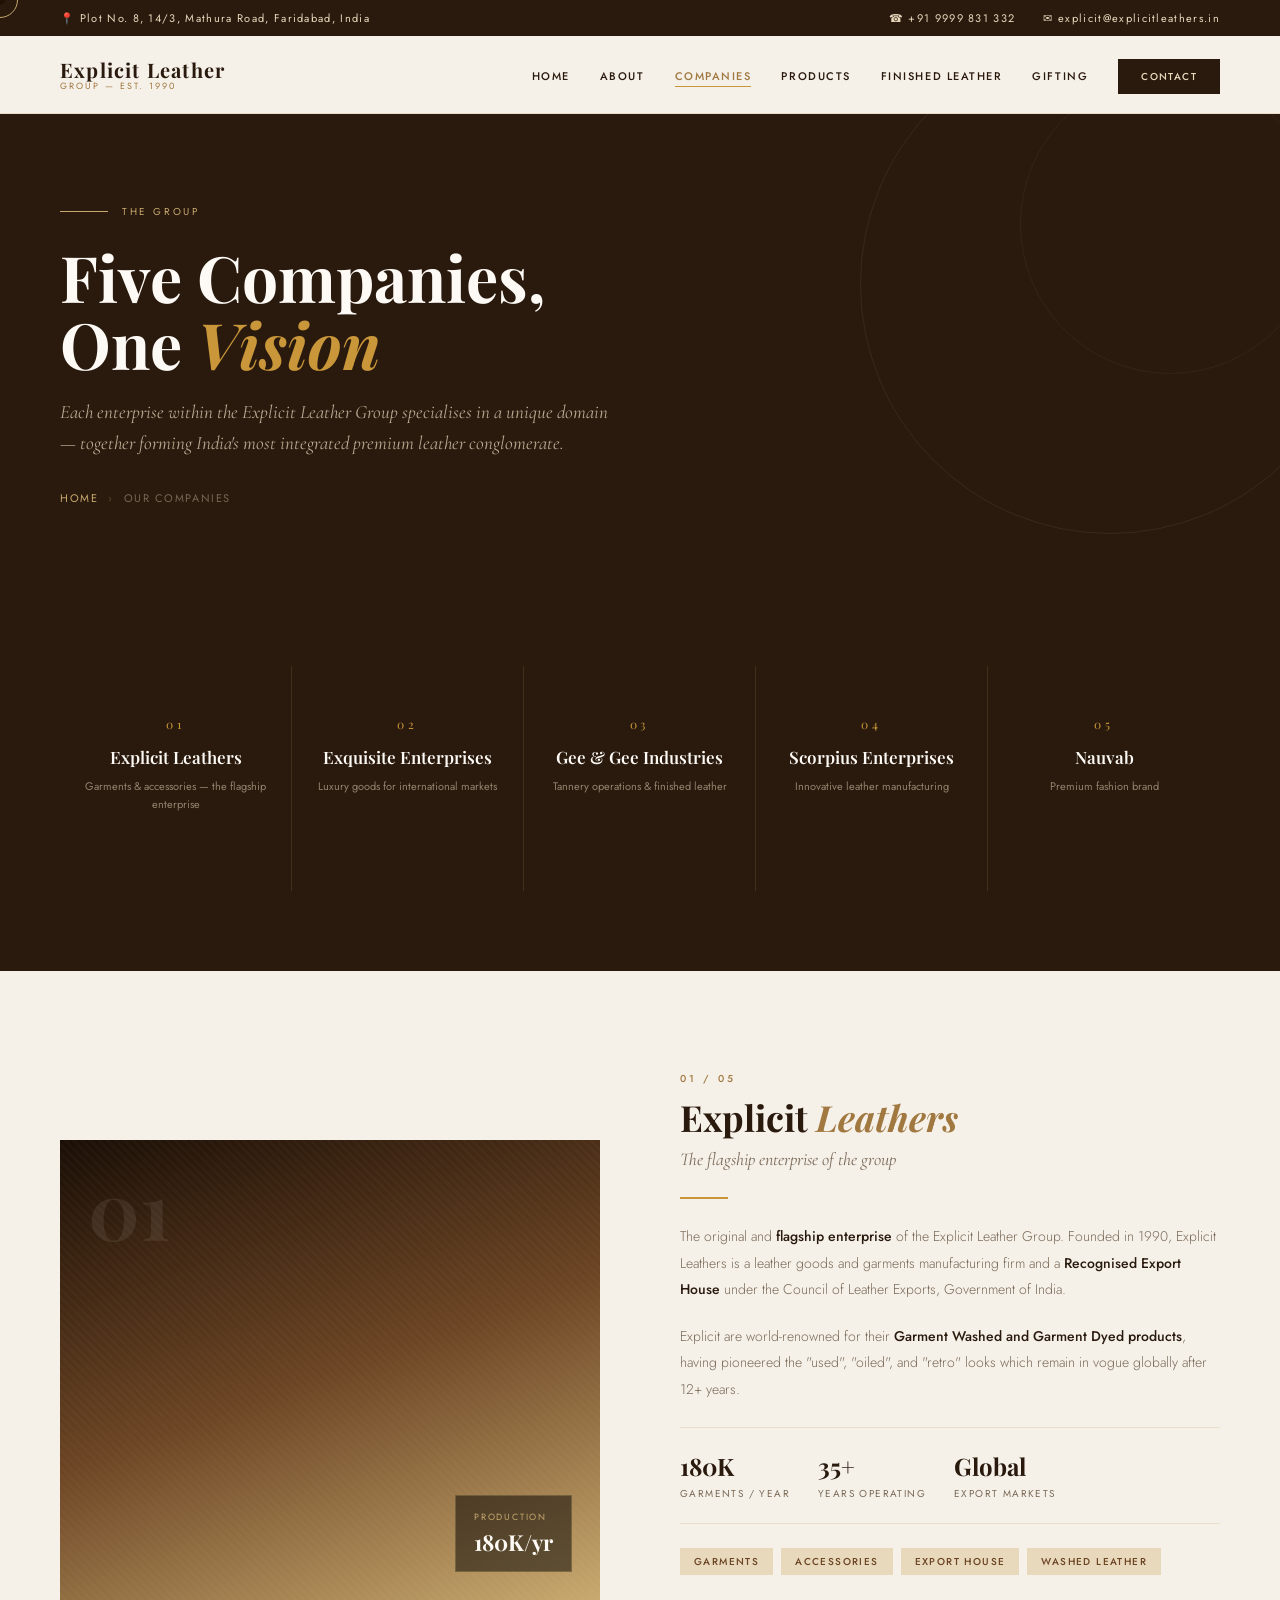
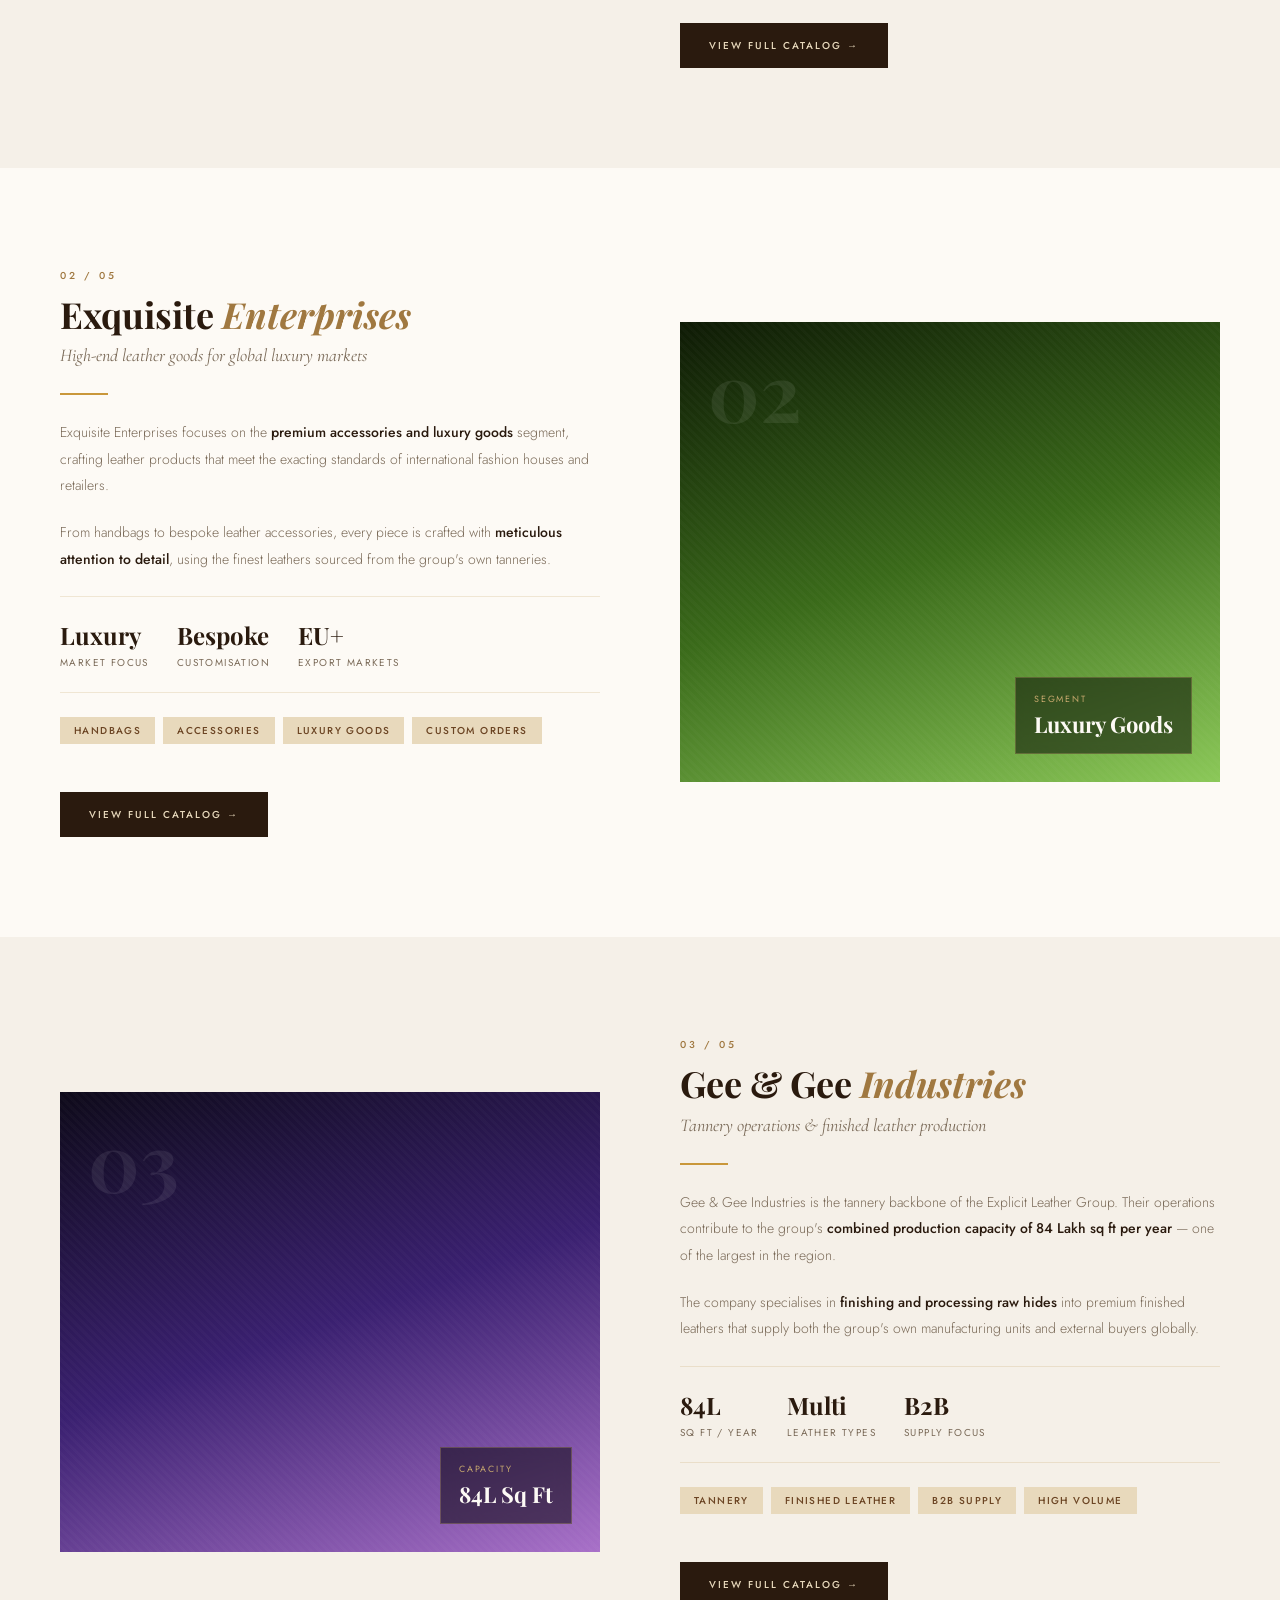
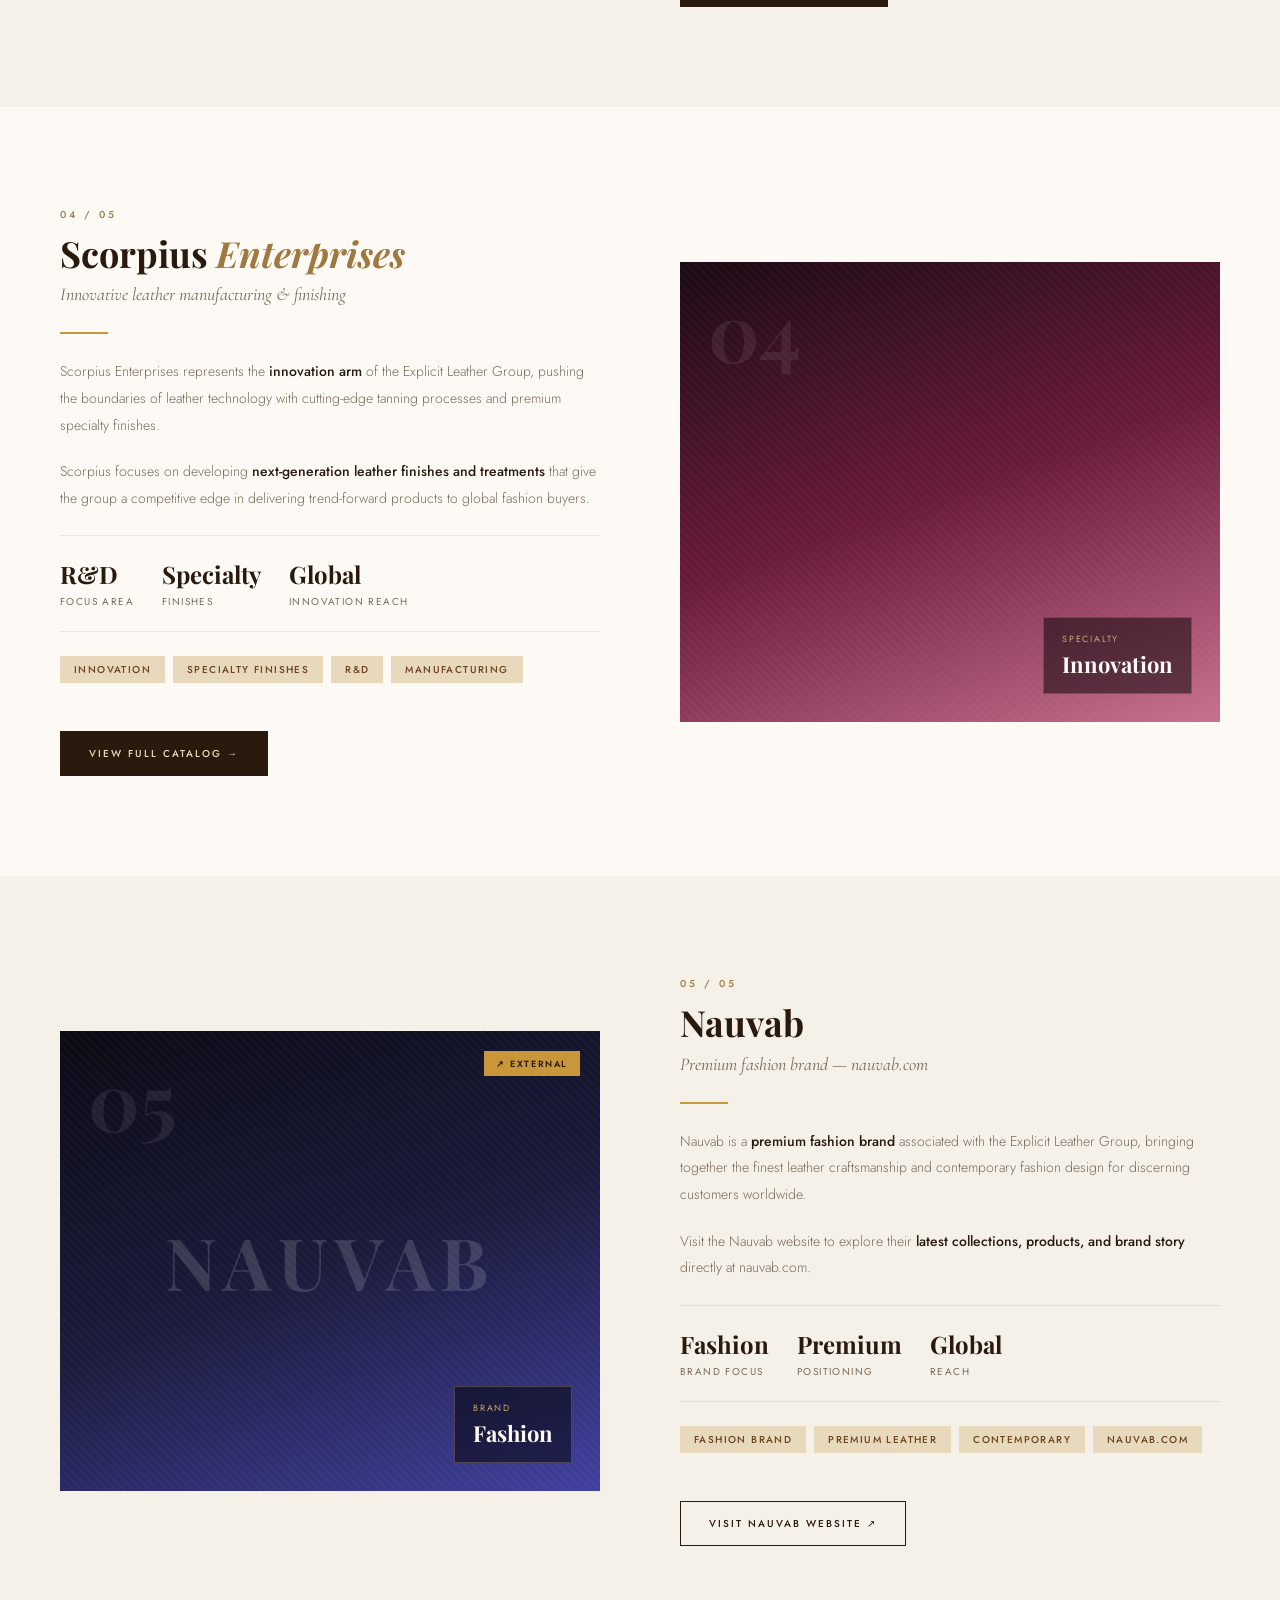
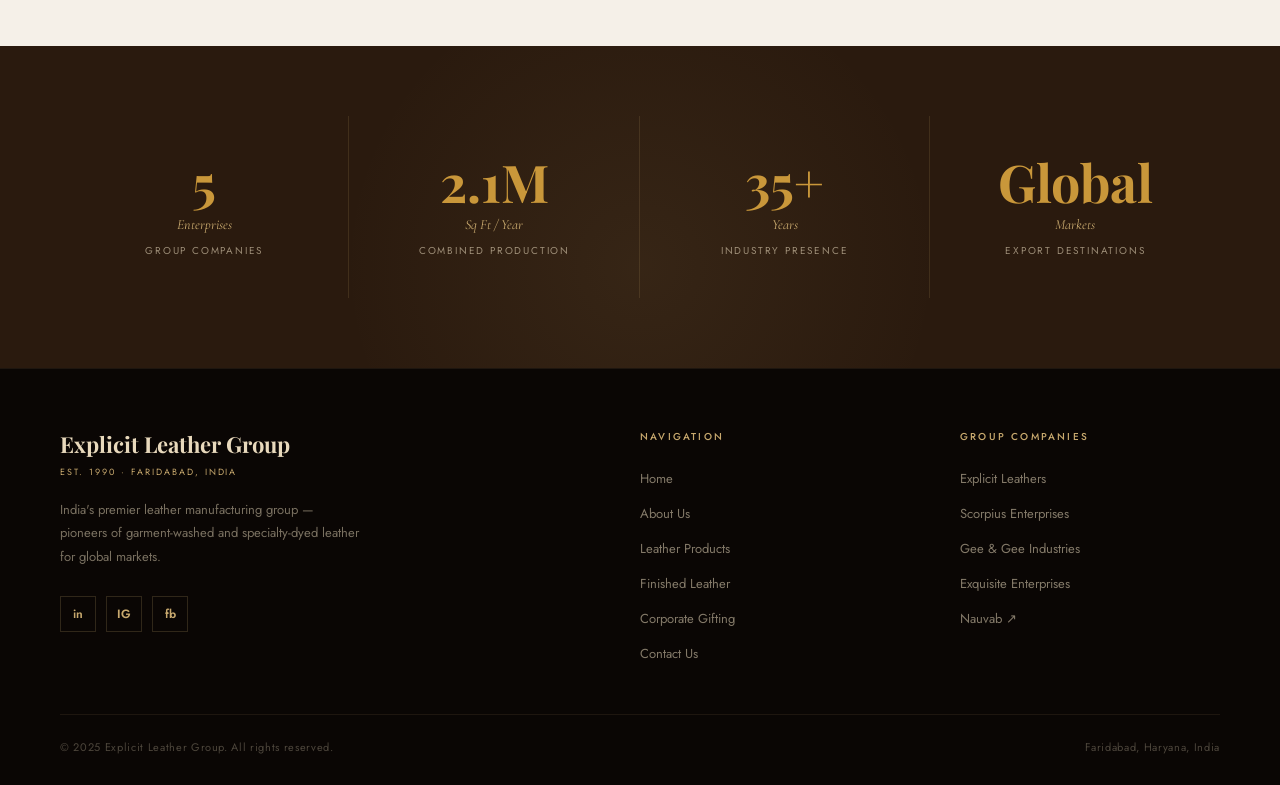
==== commit d6806940: "change" ====
--- a/companies.html
+++ b/companies.html
@@ -261,9 +261,9 @@
     <div><div class="footer-col-title">Navigation</div><ul class="footer-links"><li><a href="index.html">Home</a></li><li><a href="about.html">About Us</a></li><li><a href="products.html">Leather Products</a></li><li><a href="finished-leather.html">Finished Leather</a></li><li><a href="corporate-gifting.html">Corporate Gifting</a></li><li><a href="contact.html">Contact Us</a></li></ul></div>
     <div><div class="footer-col-title">Group Companies</div><ul class="footer-links">
       <li><a href="company-explicit-leathers.html">Explicit Leathers</a></li>
+      <li><a href="company-scorpius.html">Scorpius Enterprises</a></li>
+      <li><a href="company-gee-gee.html">Gee &amp; Gee Industries</a></li>
       <li><a href="company-exquisite.html">Exquisite Enterprises</a></li>
-      <li><a href="company-gee-gee.html">Gee &amp; Gee Industries</a></li>
-      <li><a href="company-scorpius.html">Scorpius Enterprises</a></li>
       <li><a href="https://nauvab.com/" target="_blank">Nauvab ↗</a></li>
     </ul></div>
   </div>
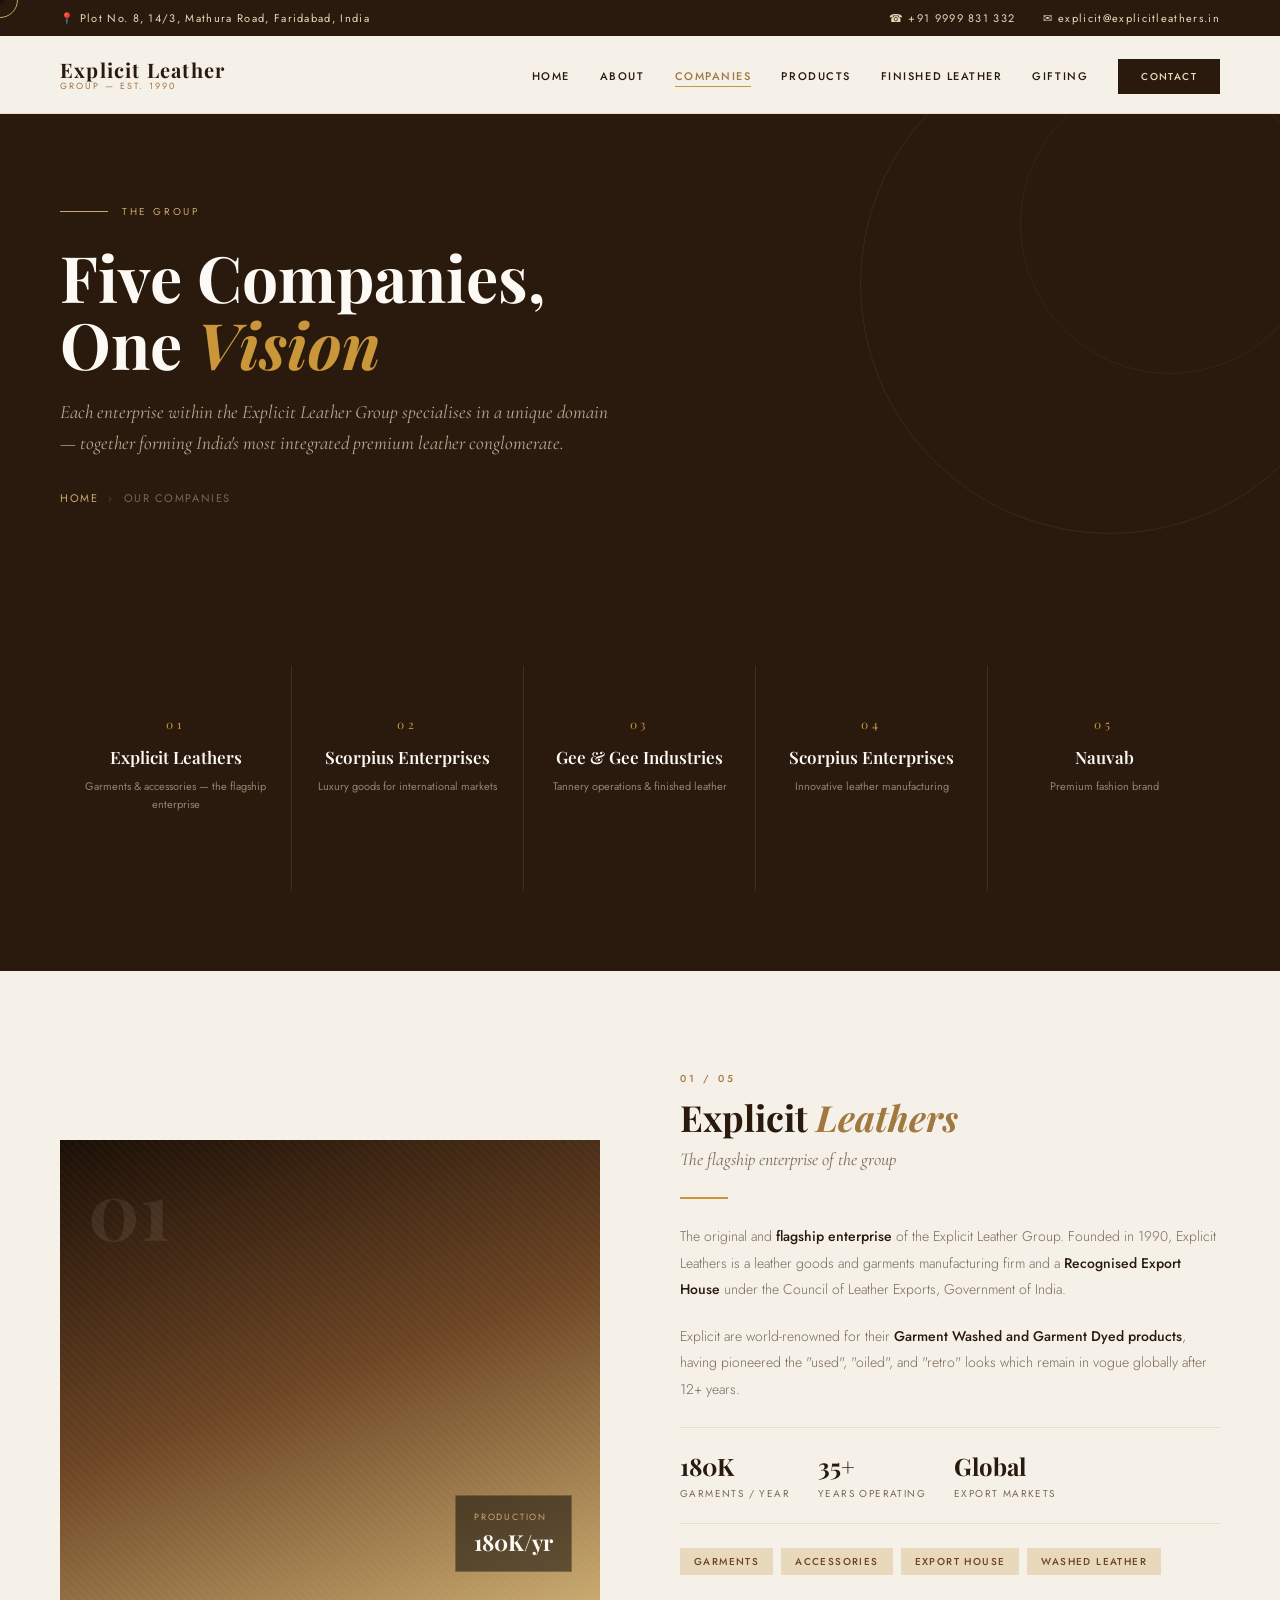
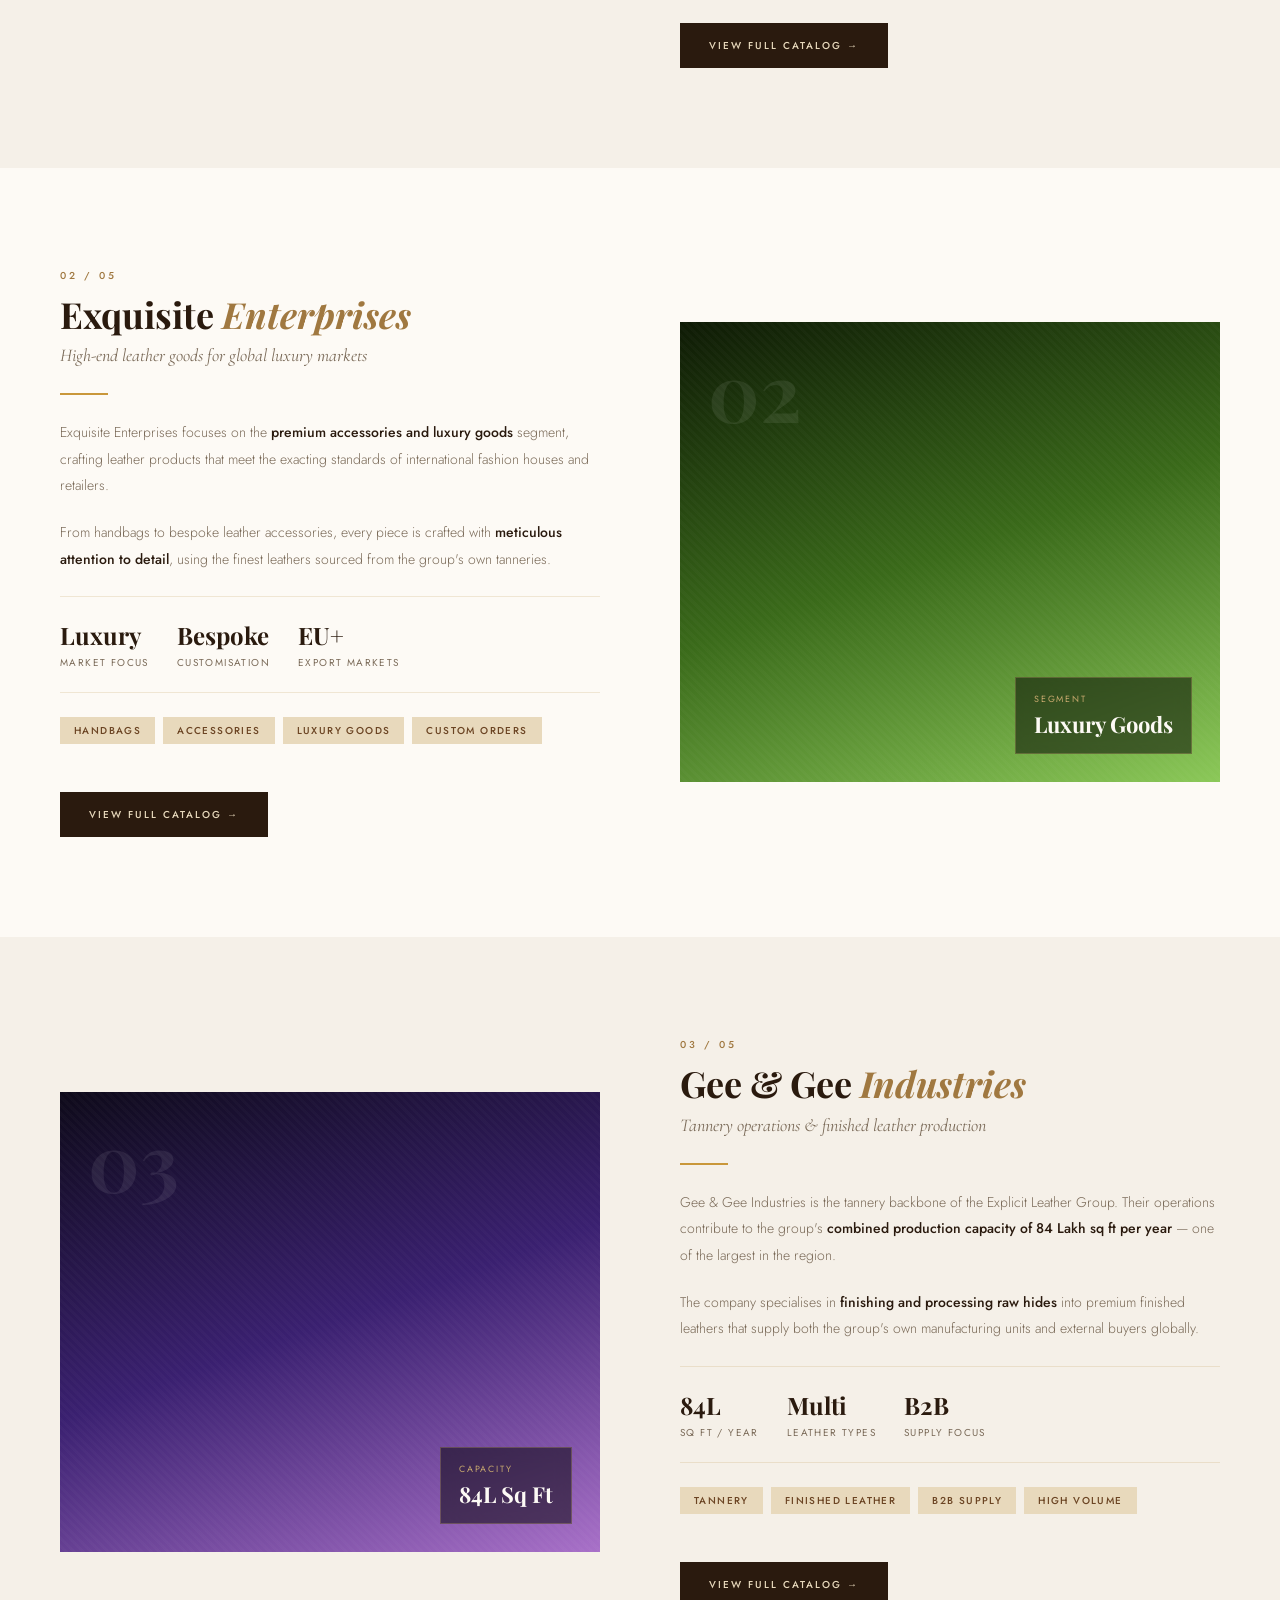
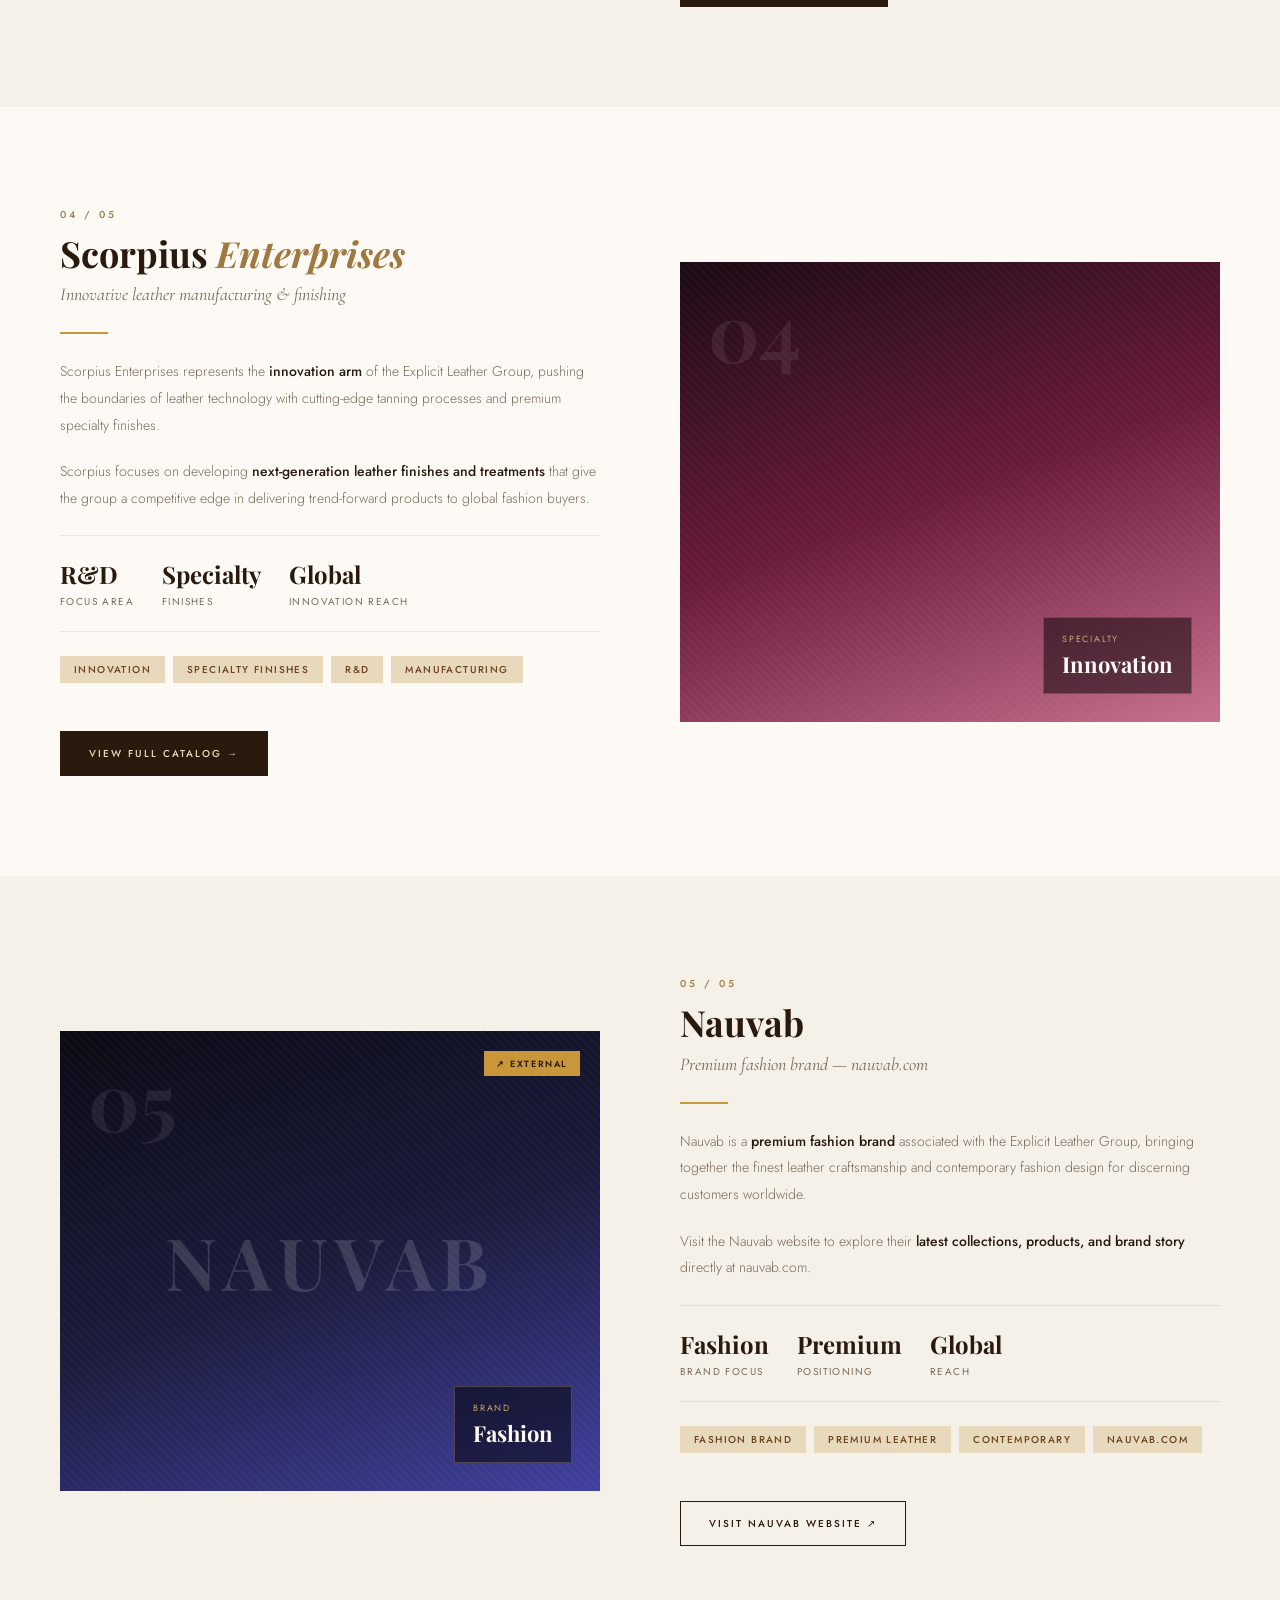
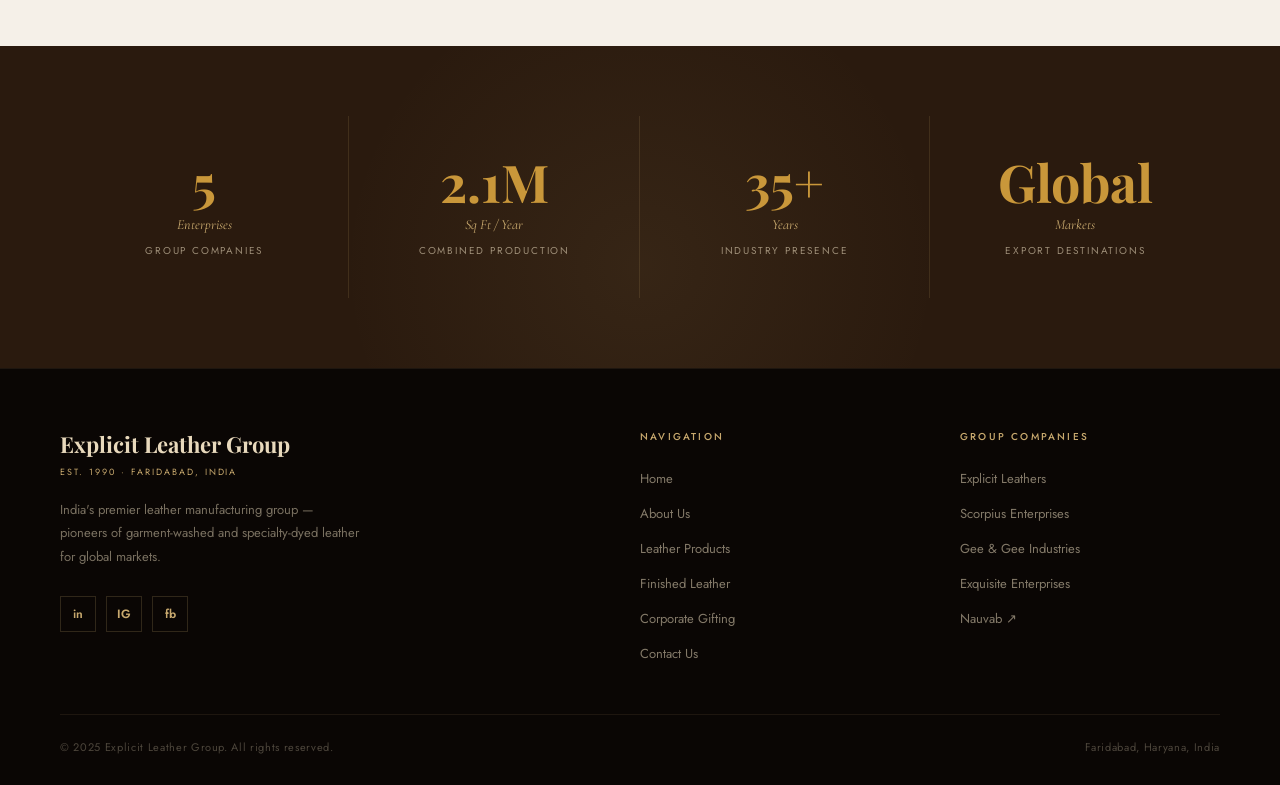
==== commit 1bf926d9: "change" ====
--- a/companies.html
+++ b/companies.html
@@ -88,7 +88,7 @@
     <div class="og-arrow">View Catalog →</div>
   </a>
   <a class="og-item fade-up" href="company-exquisite.html">
-    <div class="og-num">02</div><div class="og-name">Exquisite Enterprises</div>
+    <div class="og-num">02</div><div class="og-name">Scorpius Enterprises</div>
     <div class="og-desc">Luxury goods for international markets</div>
     <div class="og-arrow">View Catalog →</div>
   </a>
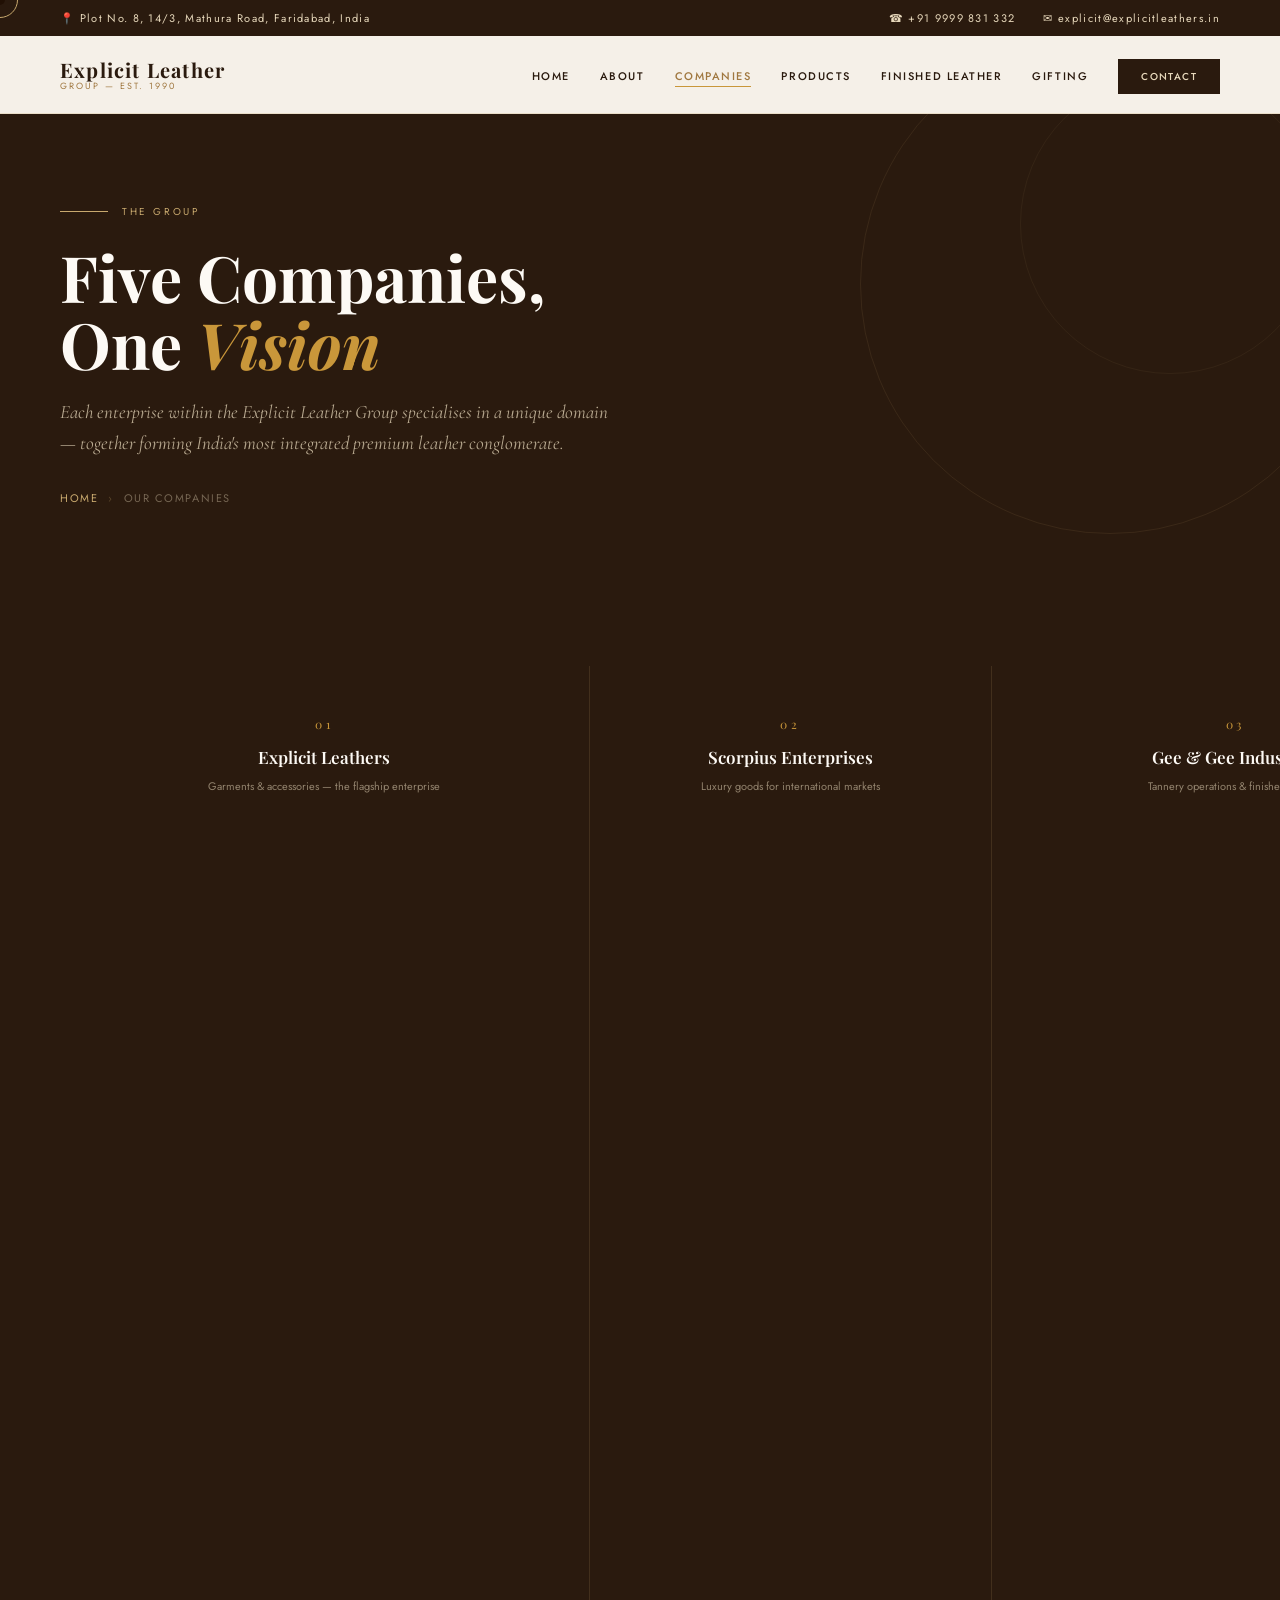
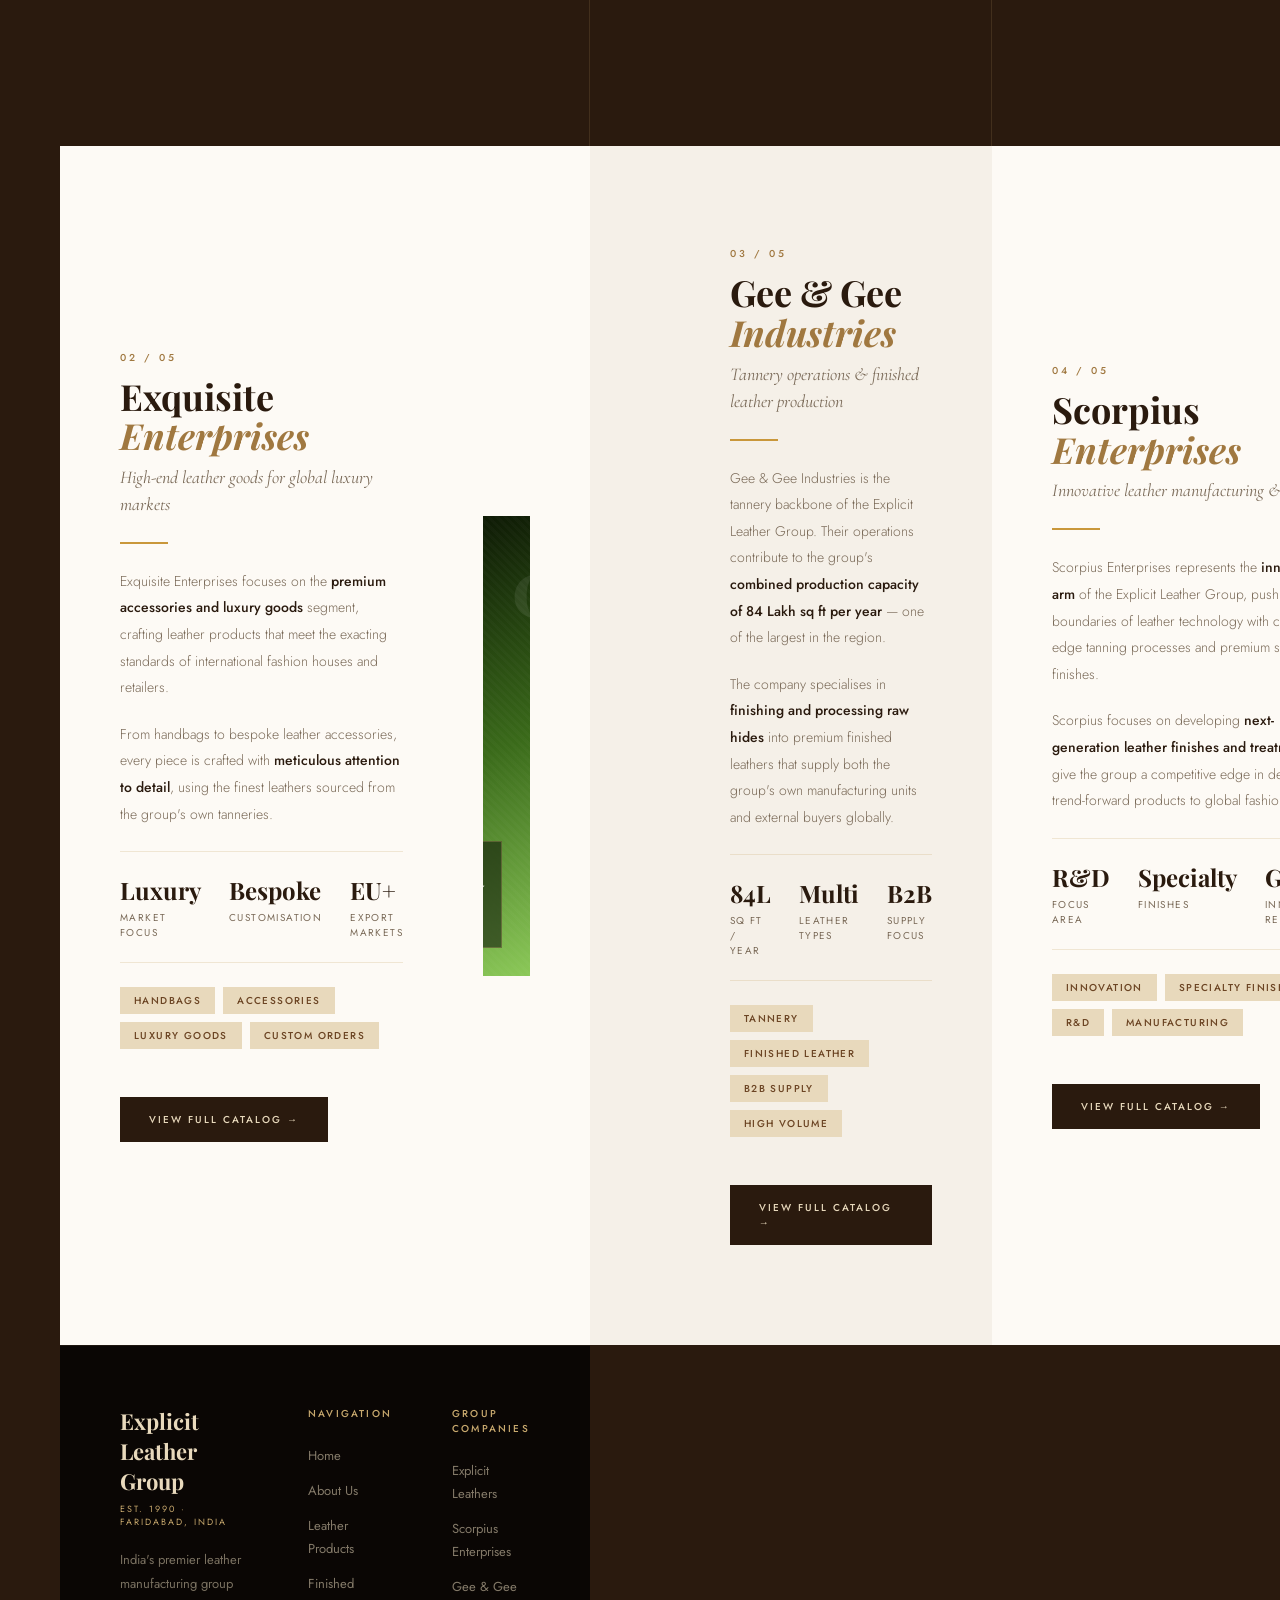
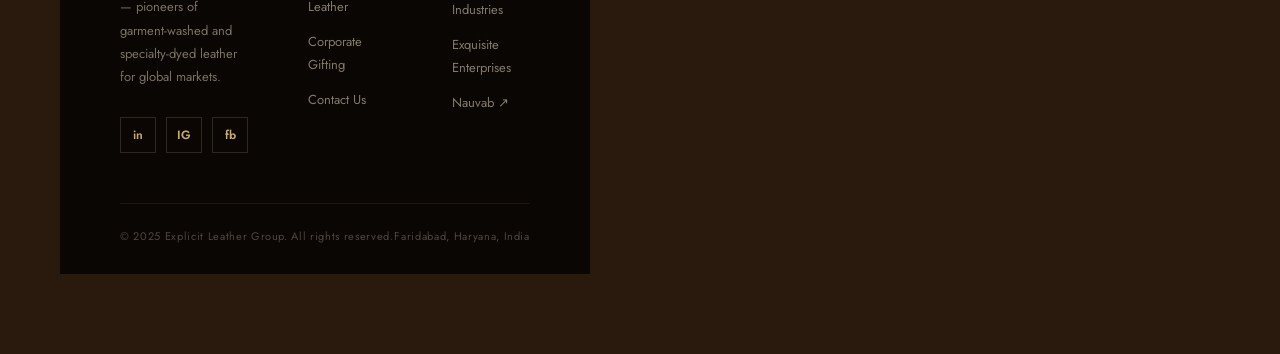
==== commit 48fea8fe: "change" ====
--- a/companies.html
+++ b/companies.html
@@ -87,7 +87,7 @@
     <div class="og-desc">Garments &amp; accessories — the flagship enterprise</div>
     <div class="og-arrow">View Catalog →</div>
   </a>
-  <a class="og-item fade-up" href="company-exquisite.html">
+  <a class="og-item fade-up" href="company-scorpius.html">
     <div class="og-num">02</div><div class="og-name">Scorpius Enterprises</div>
     <div class="og-desc">Luxury goods for international markets</div>
     <div class="og-arrow">View Catalog →</div>
@@ -97,17 +97,17 @@
     <div class="og-desc">Tannery operations &amp; finished leather</div>
     <div class="og-arrow">View Catalog →</div>
   </a>
-  <a class="og-item fade-up" href="company-scorpius.html">
-    <div class="og-num">04</div><div class="og-name">Scorpius Enterprises</div>
+  <a class="og-item fade-up" href="company-exquisite.html">
+    <div class="og-num">04</div><div class="og-name">Exquisite Enterprises</div>
     <div class="og-desc">Innovative leather manufacturing</div>
     <div class="og-arrow">View Catalog →</div>
   </a>
-  <a class="og-item fade-up" href="https://nauvab.com/" target="_blank">
+  <!-- <a class="og-item fade-up" href="https://nauvab.com/" target="_blank">
     <div class="og-num">05</div><div class="og-name">Nauvab</div>
     <div class="og-desc">Premium fashion brand</div>
     <div class="og-arrow">Visit Website ↗</div>
   </a>
-</div>
+</div> -->
 
 <!-- COMPANY 1 -->
 <section class="company-block">
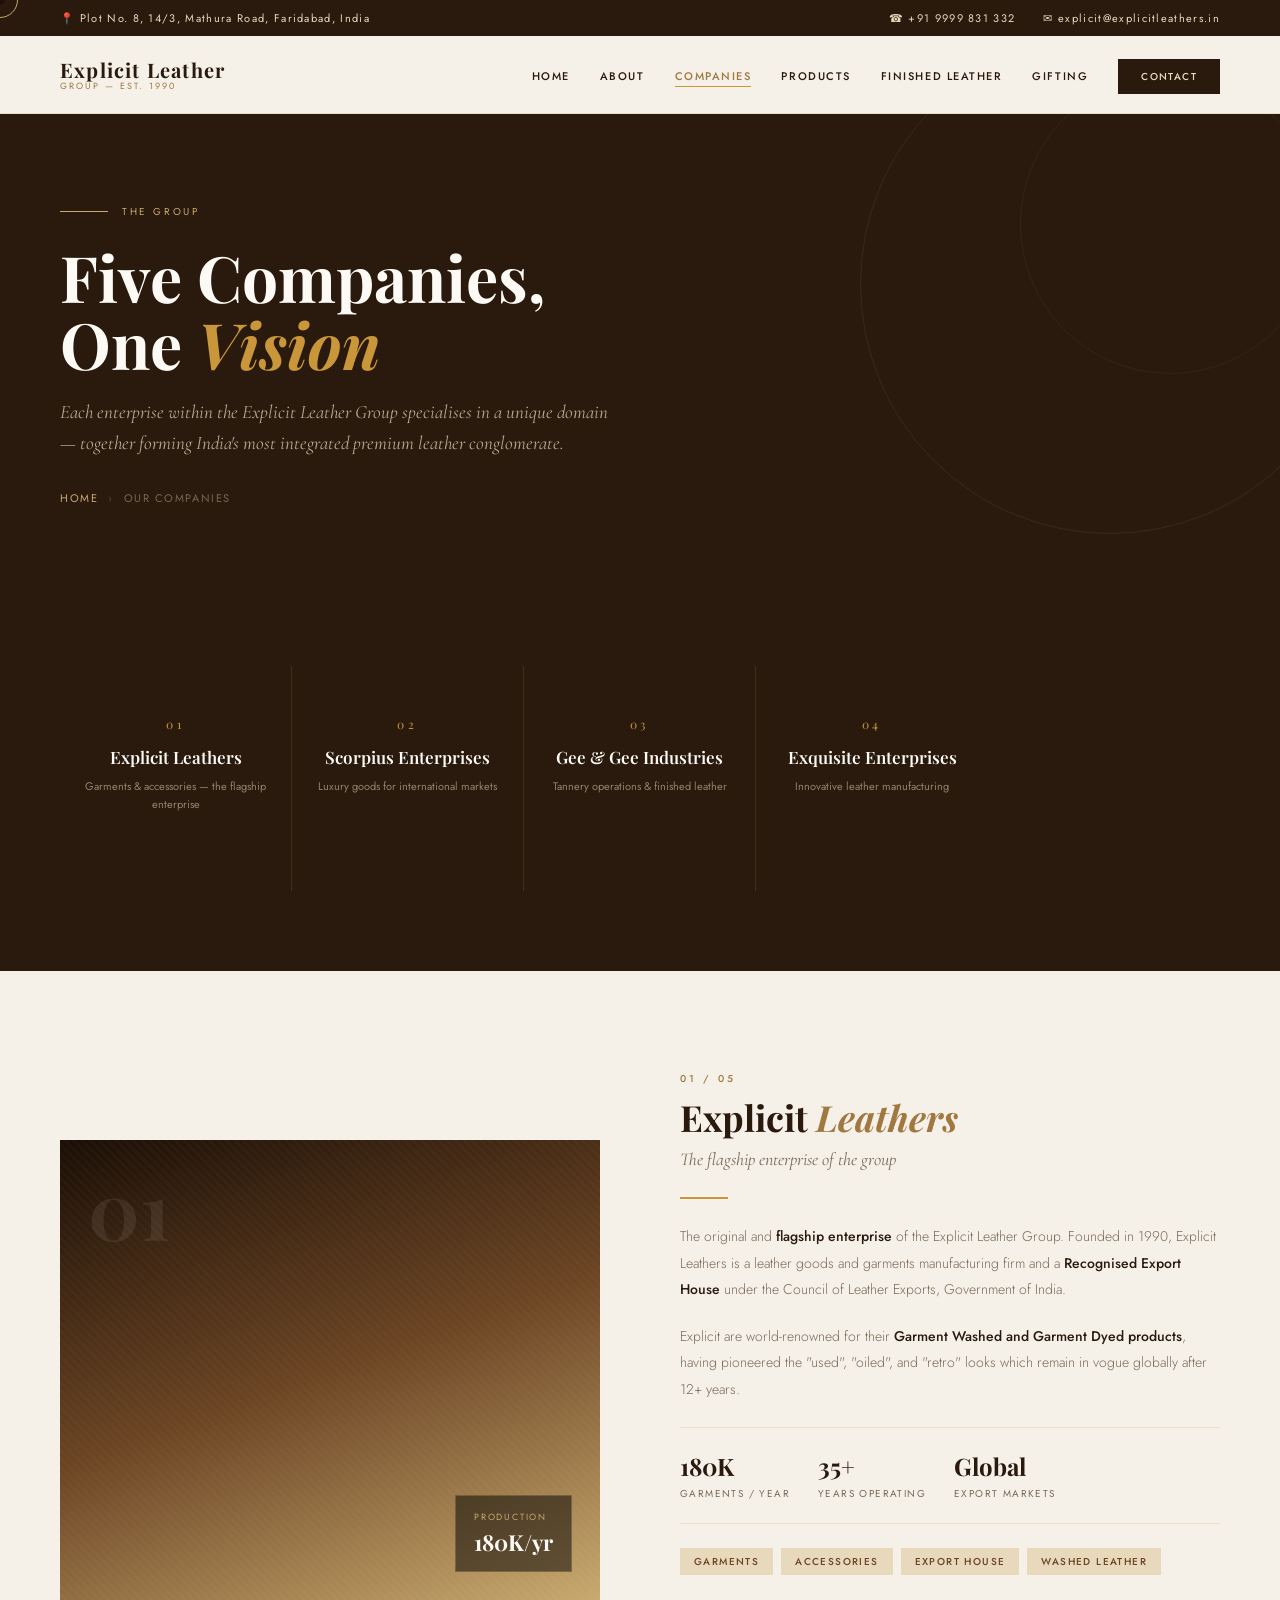
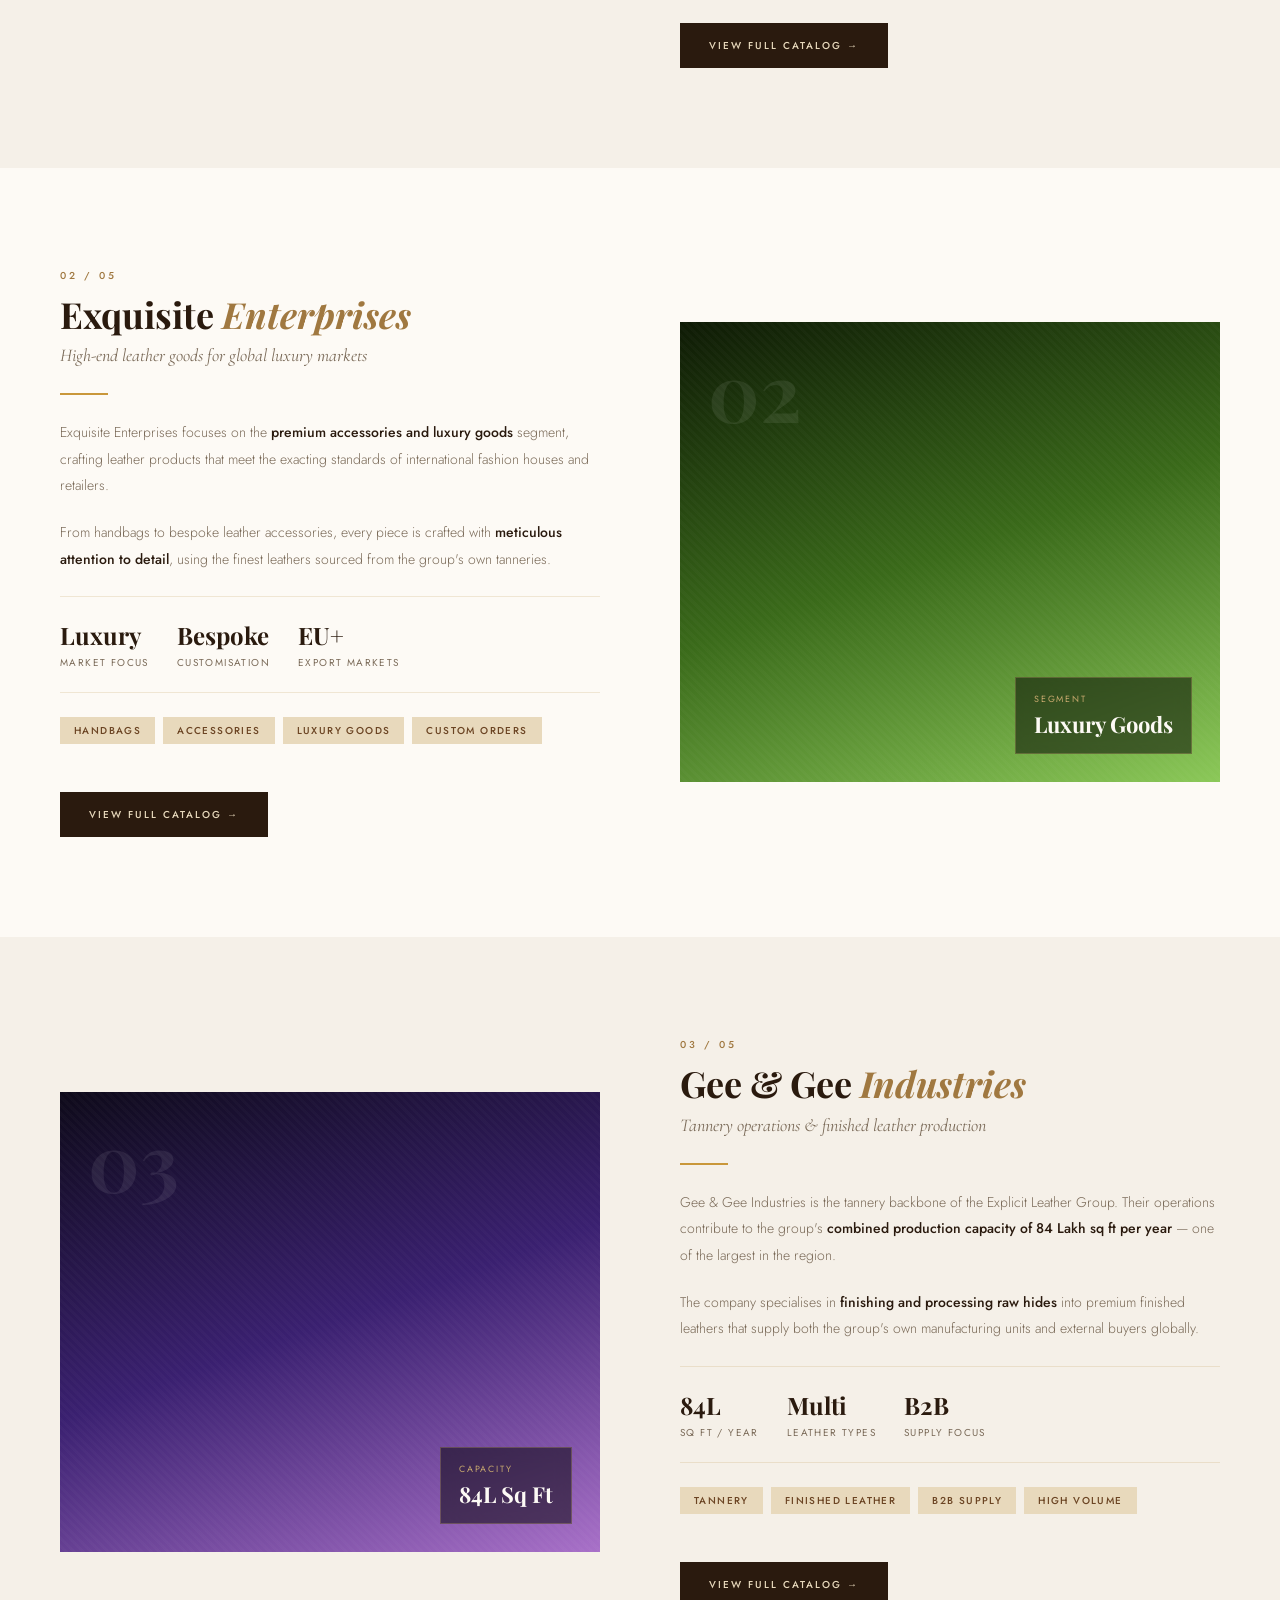
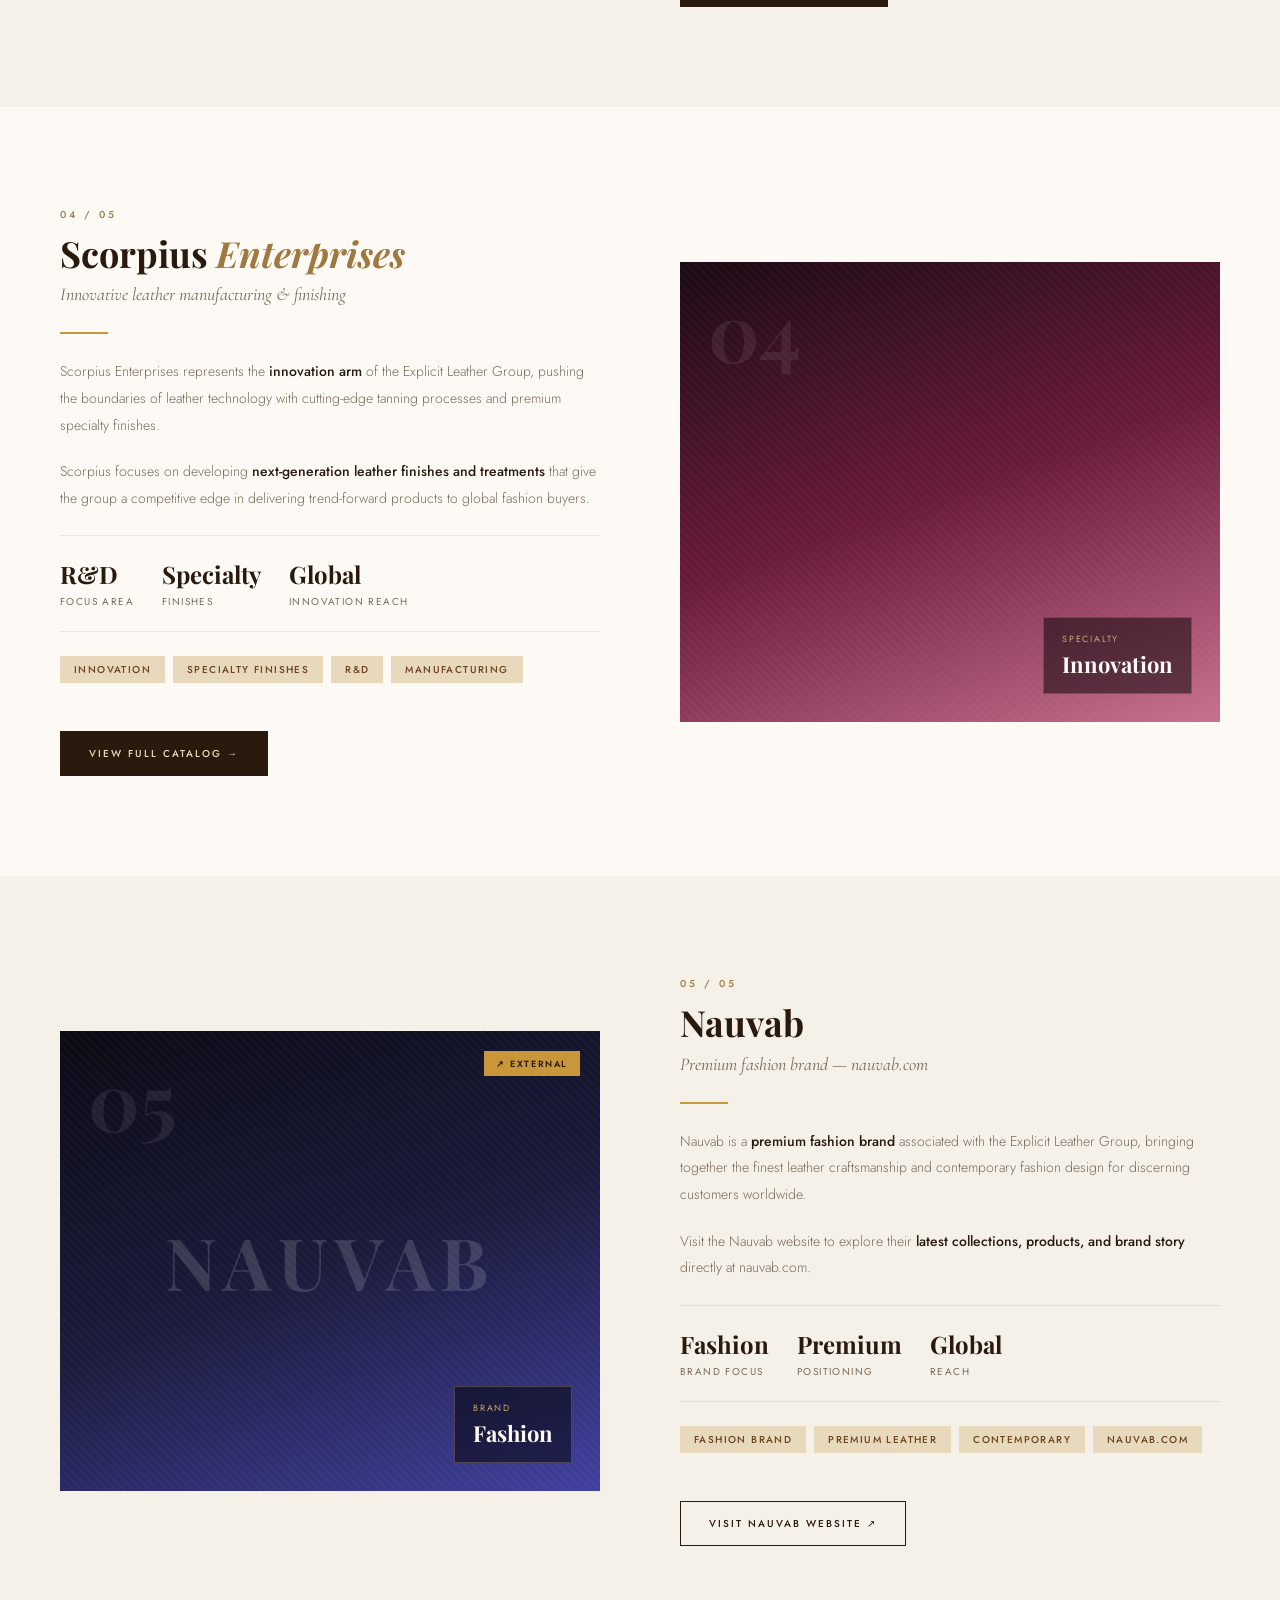
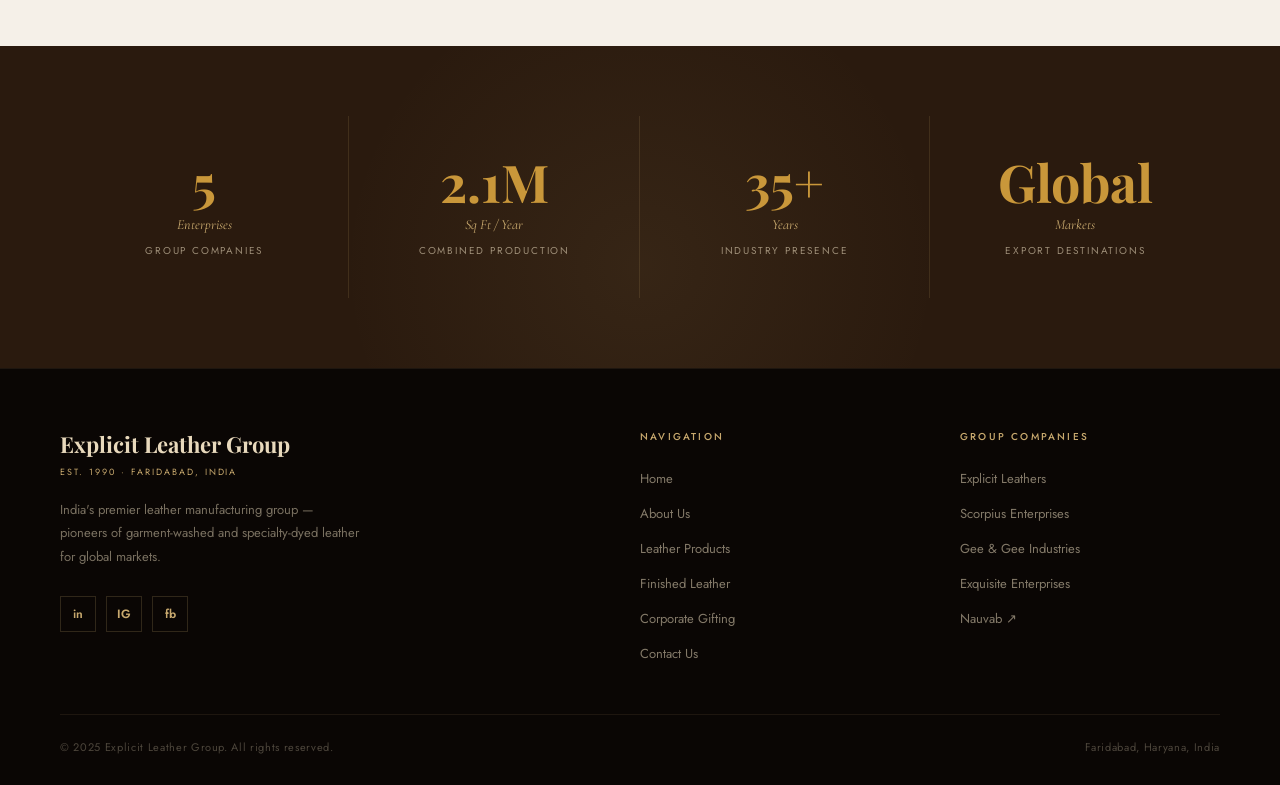
==== commit f1dbad41: "Update companies.html" ====
--- a/companies.html
+++ b/companies.html
@@ -106,8 +106,8 @@
     <div class="og-num">05</div><div class="og-name">Nauvab</div>
     <div class="og-desc">Premium fashion brand</div>
     <div class="og-arrow">Visit Website ↗</div>
-  </a>
-</div> -->
+  </a> -->
+ </div>
 
 <!-- COMPANY 1 -->
 <section class="company-block">
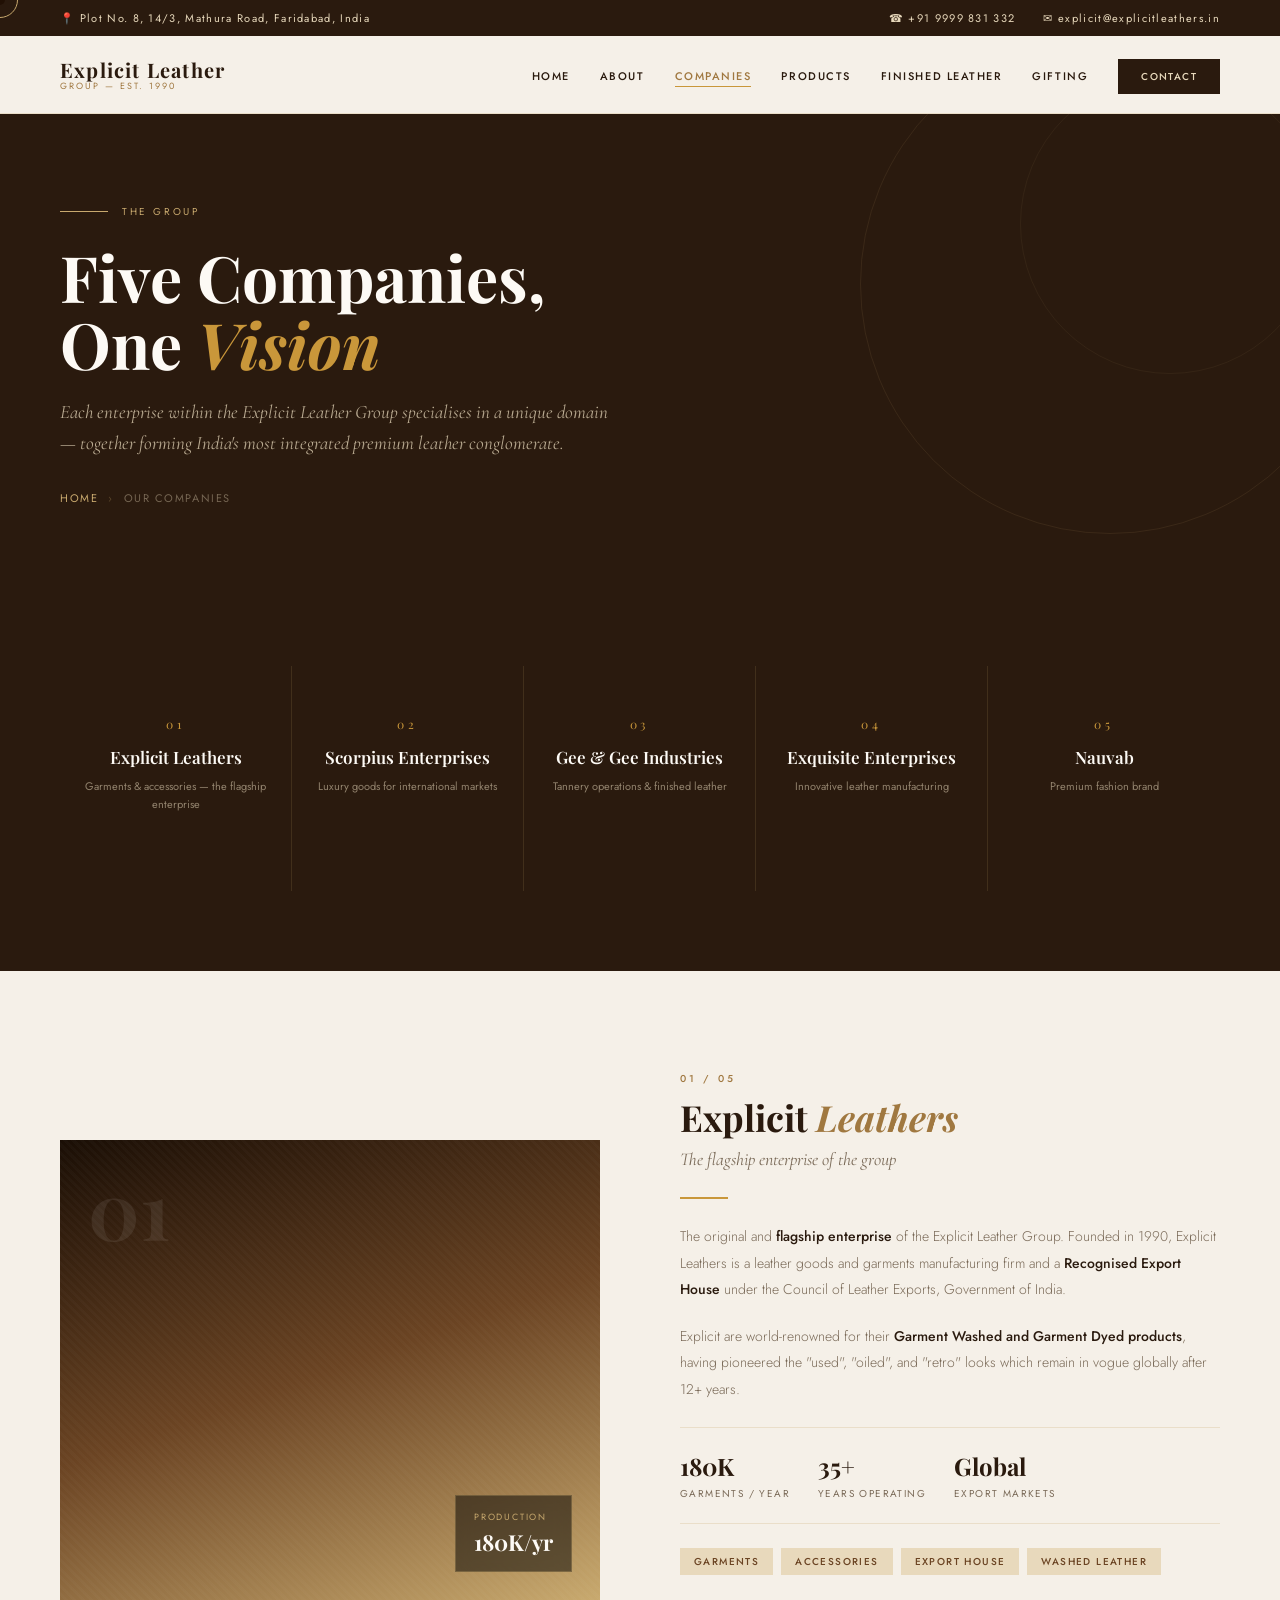
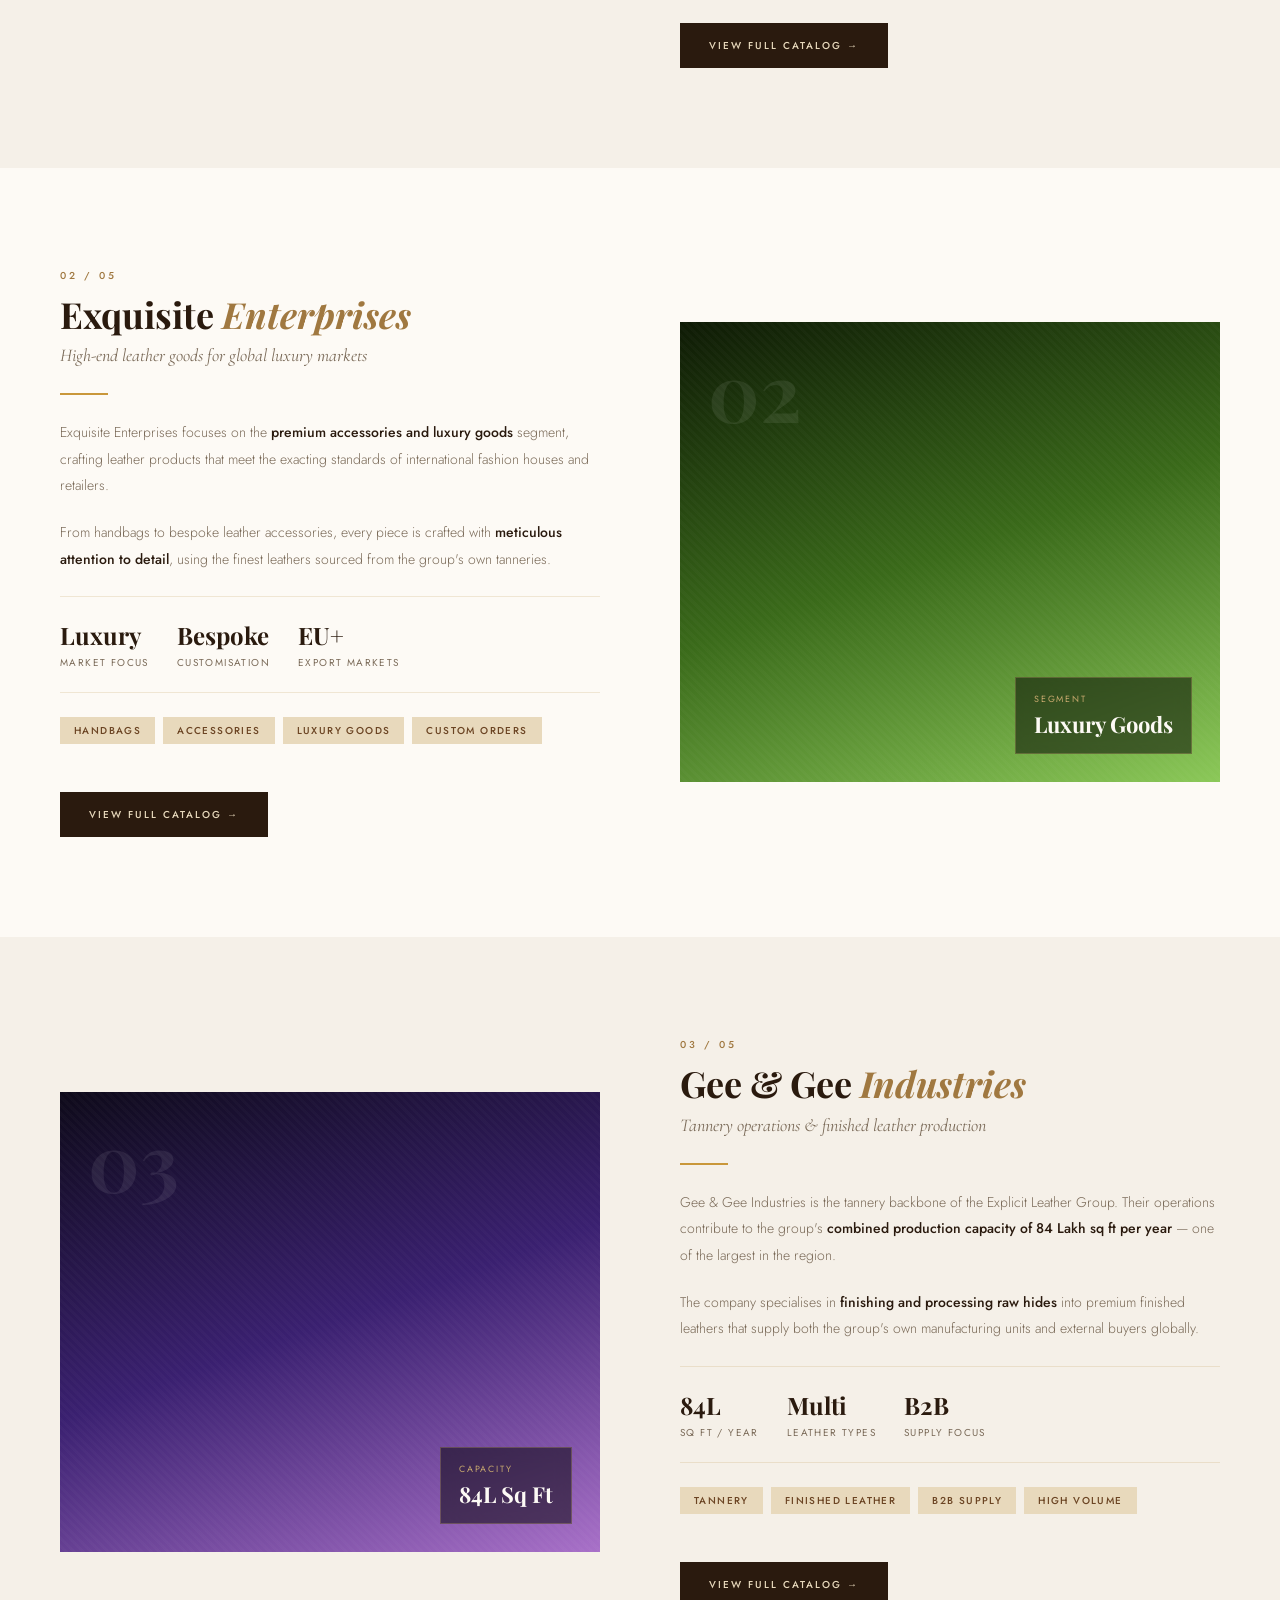
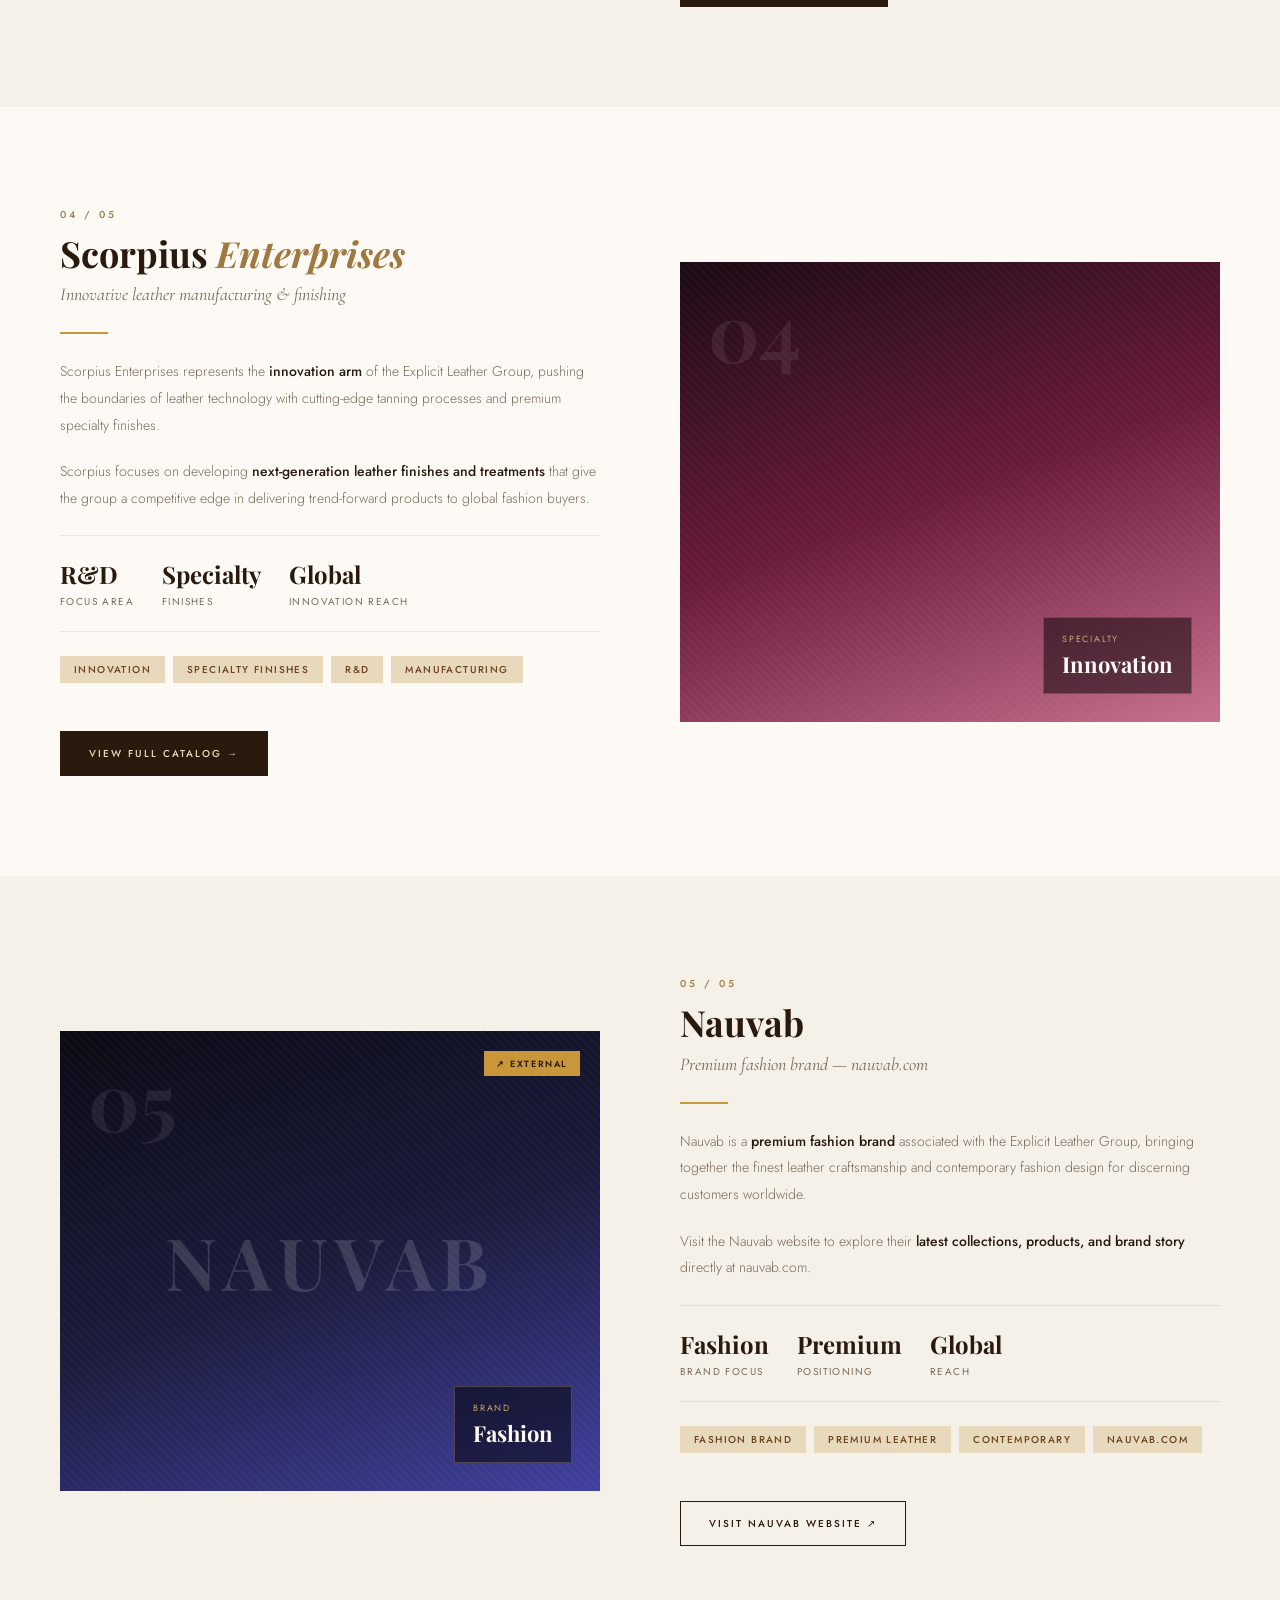
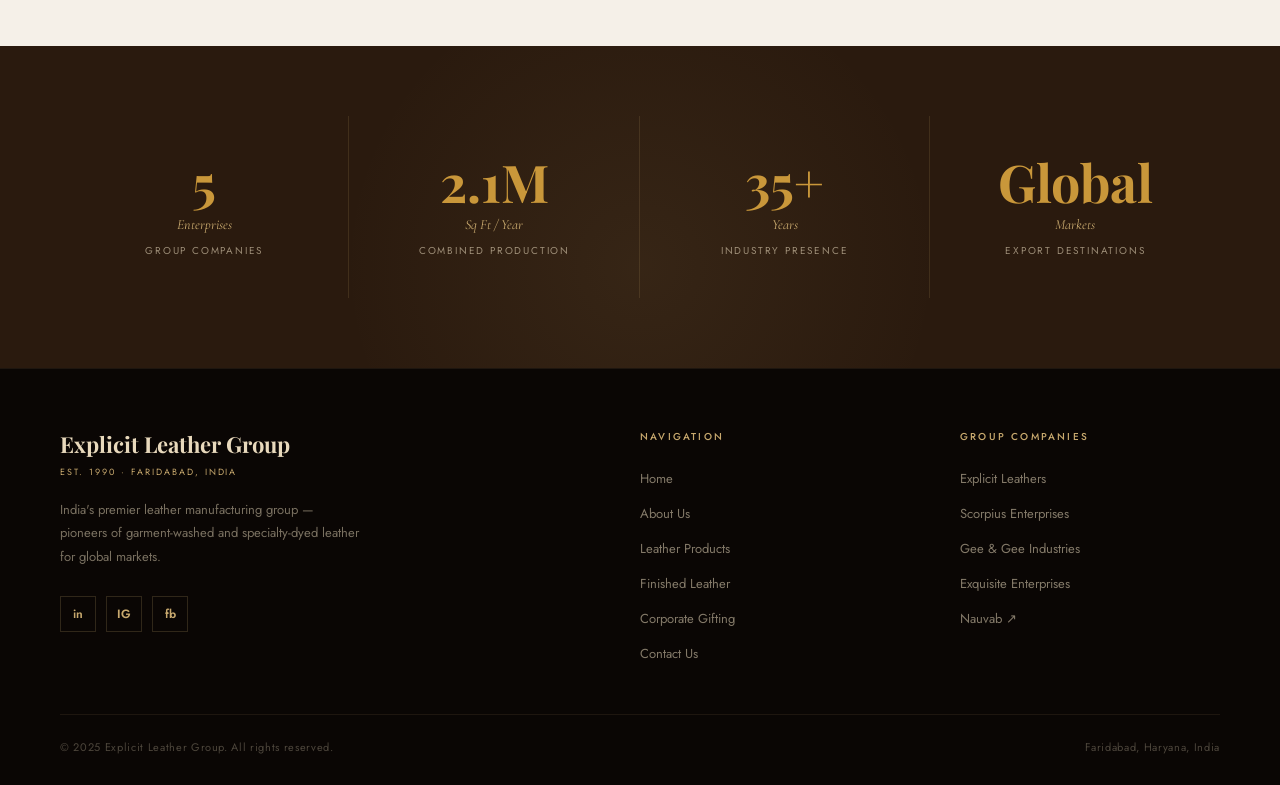
==== commit ae9319ef: "change" ====
--- a/companies.html
+++ b/companies.html
@@ -102,11 +102,11 @@
     <div class="og-desc">Innovative leather manufacturing</div>
     <div class="og-arrow">View Catalog →</div>
   </a>
-  <!-- <a class="og-item fade-up" href="https://nauvab.com/" target="_blank">
+  <a class="og-item fade-up" href="https://nauvab.com/" target="_blank">
     <div class="og-num">05</div><div class="og-name">Nauvab</div>
     <div class="og-desc">Premium fashion brand</div>
     <div class="og-arrow">Visit Website ↗</div>
-  </a> -->
+  </a>
  </div>
 
 <!-- COMPANY 1 -->
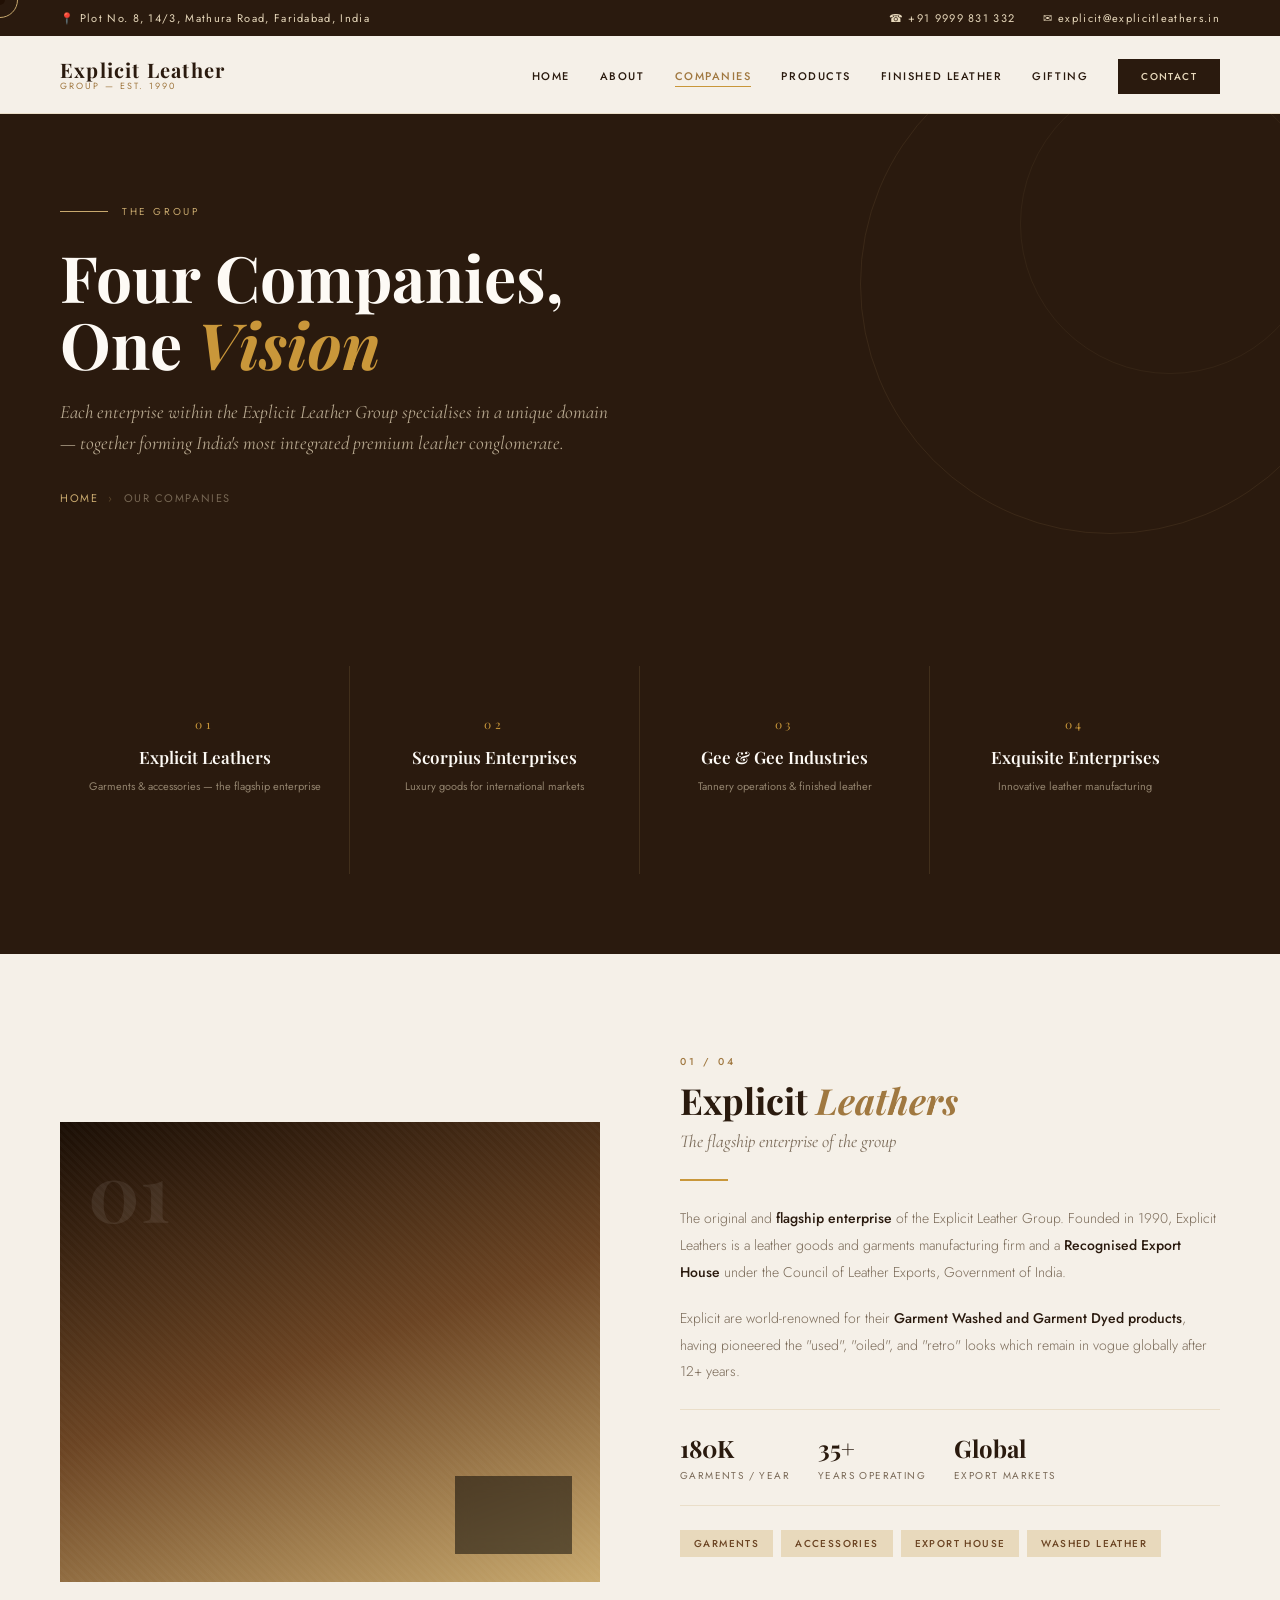
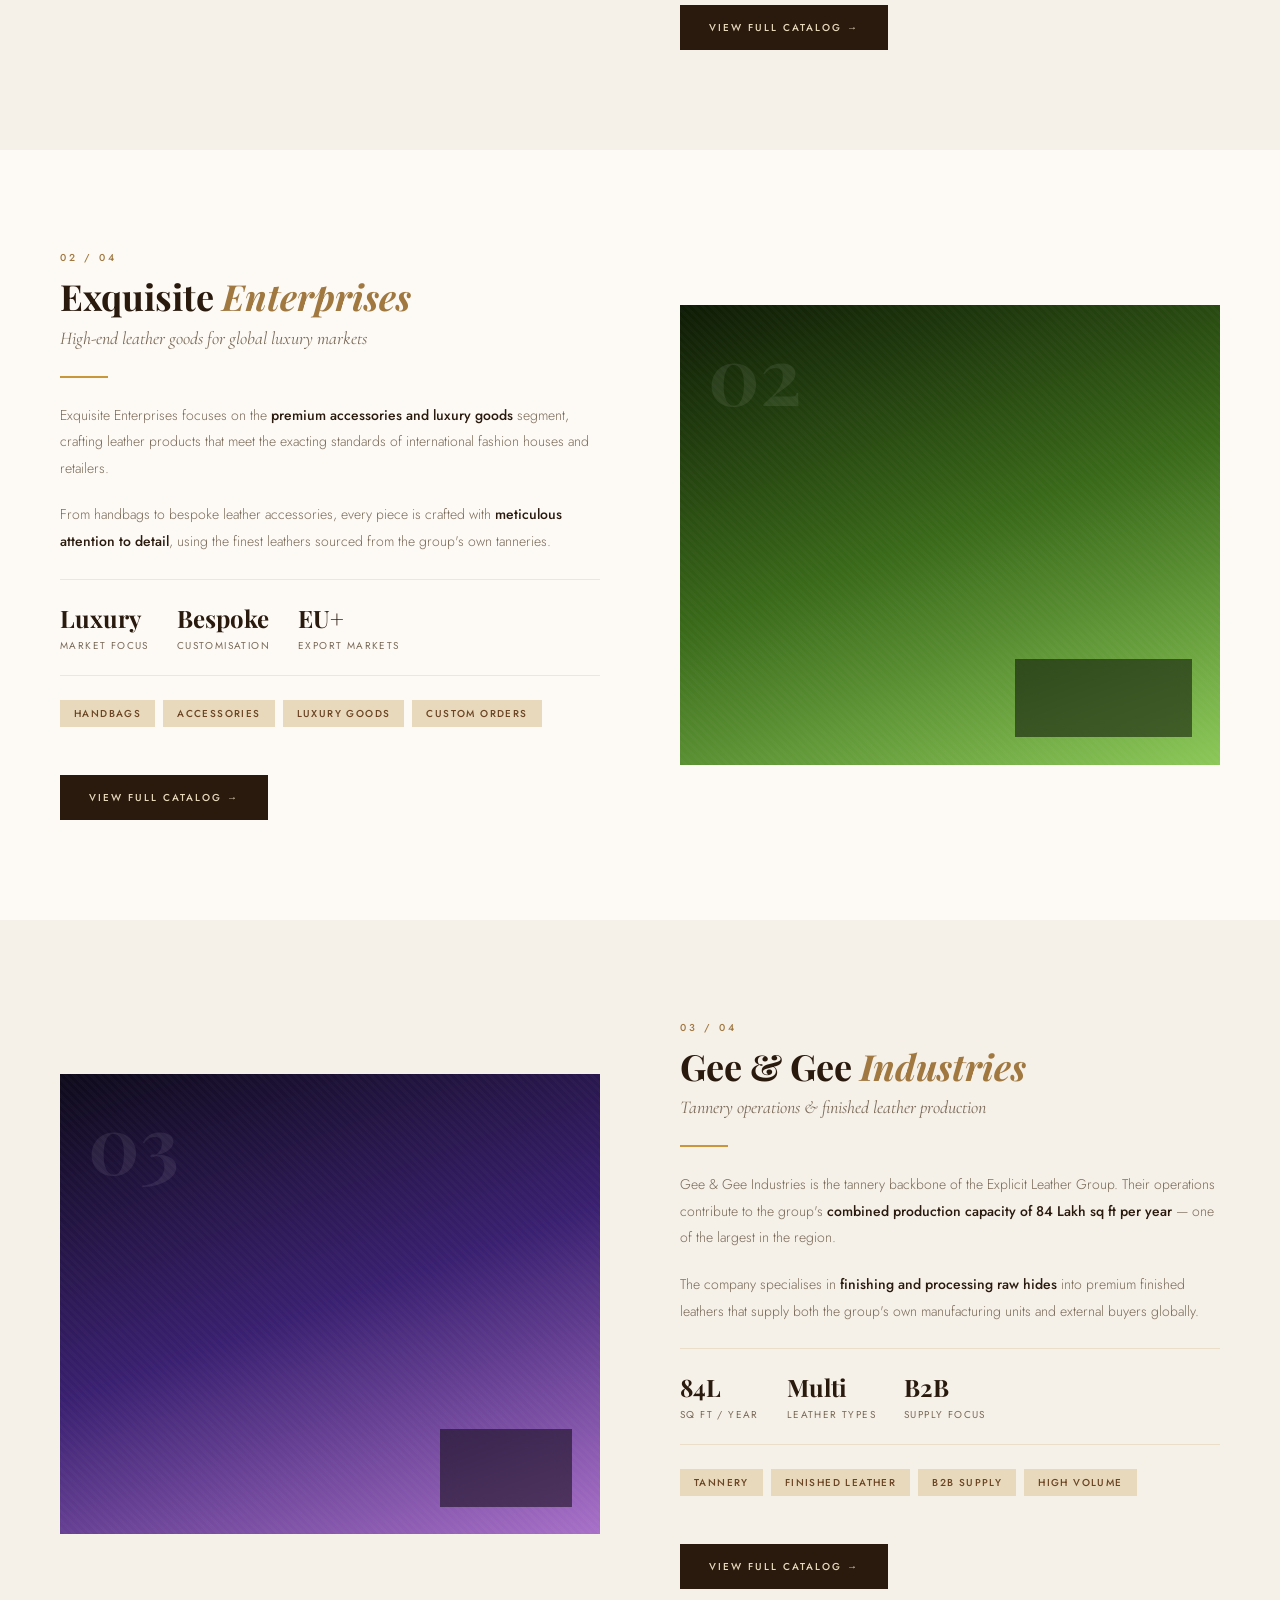
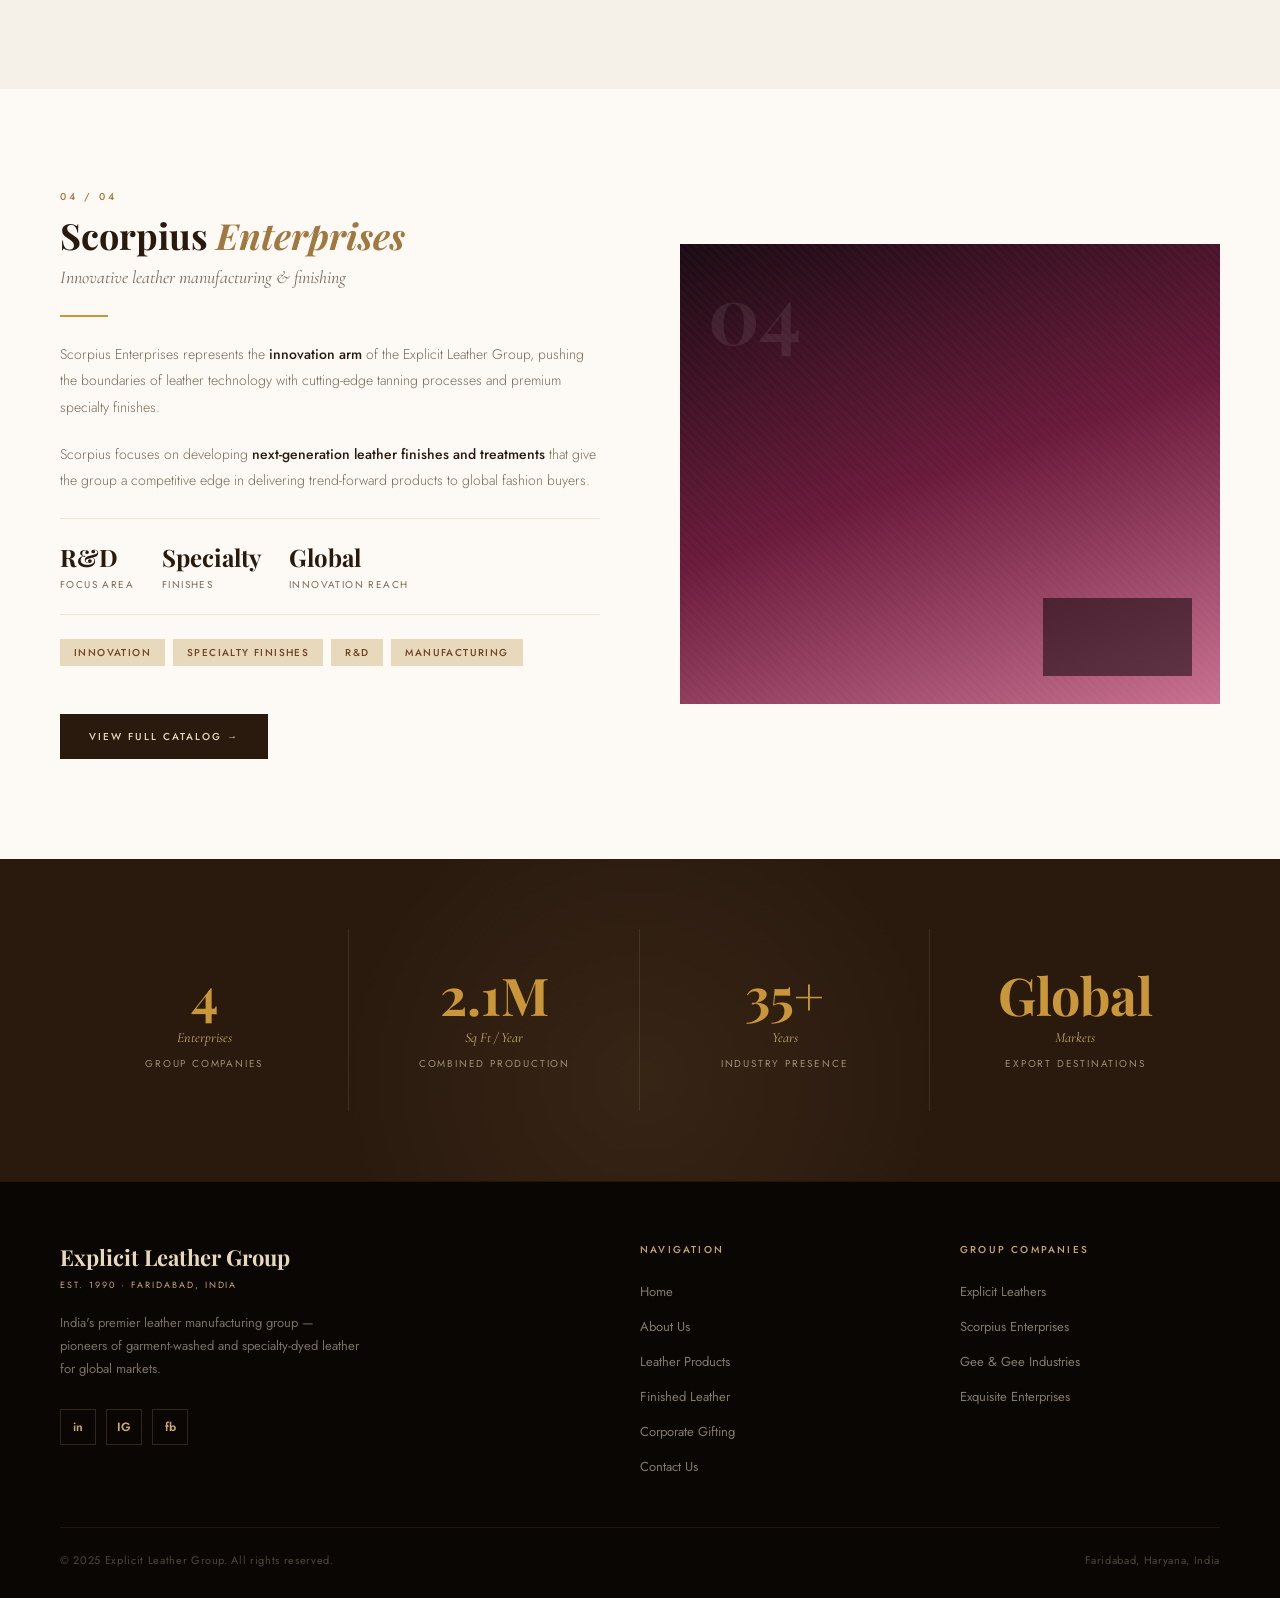
==== commit a46385ca: "new commit" ====
--- a/companies.html
+++ b/companies.html
@@ -13,7 +13,6 @@
 .cbv2{background:linear-gradient(160deg,#0e1a05,#3a6a1a 50%,#8BC858)}
 .cbv3{background:linear-gradient(160deg,#0e0a1a,#3a2070 50%,#A870C8)}
 .cbv4{background:linear-gradient(160deg,#1a0a12,#6a1a3a 50%,#C87090)}
-.cbv-nauvab{background:linear-gradient(160deg,#0a0a14,#1a1a3a 50%,#4040a0)}
 .cb-tex{position:absolute;inset:0;background-image:repeating-linear-gradient(45deg,transparent,transparent 3px,rgba(255,255,255,.02) 3px,rgba(255,255,255,.02) 6px)}
 .cb-num{position:absolute;top:28px;left:28px;font-family:'Playfair Display',serif;font-size:80px;font-weight:700;color:rgba(255,255,255,.08);line-height:1}
 .cb-badge{position:absolute;bottom:28px;right:28px;background:rgba(0,0,0,.5);border:1px solid rgba(200,169,110,.3);backdrop-filter:blur(8px);padding:14px 18px}
@@ -44,7 +43,7 @@
 .cb-visual:hover{opacity:.9}
 .cb-visual a{display:block;position:absolute;inset:0;z-index:5}
 
-.overview-grid{padding:80px 60px;background:var(--espresso);display:grid;grid-template-columns:repeat(5,1fr);gap:0}
+.overview-grid{padding:80px 60px;background:var(--espresso);display:grid;grid-template-columns:repeat(4,1fr);gap:0}
 .og-item{padding:50px 20px;border-right:1px solid rgba(200,169,110,.15);text-align:center;transition:background .3s;cursor:pointer;text-decoration:none;display:block}
 .og-item:last-child{border-right:none}
 .og-item:hover{background:rgba(200,169,110,.06)}
@@ -74,7 +73,7 @@
 <div class="page-hero">
   <div class="page-hero-inner fade-up">
     <div class="ph-eyebrow"><div class="line"></div><span>The Group</span></div>
-    <h1>Five Companies,<br>One <em>Vision</em></h1>
+    <h1>Four Companies,<br>One <em>Vision</em></h1>
     <p>Each enterprise within the Explicit Leather Group specialises in a unique domain — together forming India's most integrated premium leather conglomerate.</p>
     <div class="breadcrumb"><a href="index.html">Home</a><span class="breadcrumb-sep">›</span><span>Our Companies</span></div>
   </div>
@@ -102,12 +101,7 @@
     <div class="og-desc">Innovative leather manufacturing</div>
     <div class="og-arrow">View Catalog →</div>
   </a>
-  <a class="og-item fade-up" href="https://nauvab.com/" target="_blank">
-    <div class="og-num">05</div><div class="og-name">Nauvab</div>
-    <div class="og-desc">Premium fashion brand</div>
-    <div class="og-arrow">Visit Website ↗</div>
-  </a>
- </div>
+</div>
 
 <!-- COMPANY 1 -->
 <section class="company-block">
@@ -118,7 +112,7 @@
     <div class="cb-badge"><div class="bl">Production</div><div class="bv">180K/yr</div></div>
   </div>
   <div class="cb-text fade-up">
-    <div class="company-num">01 / 05</div>
+    <div class="company-num">01 / 04</div>
     <div class="company-name">Explicit <em>Leathers</em></div>
     <div class="company-sub">The flagship enterprise of the group</div>
     <div class="cb-divider"></div>
@@ -145,7 +139,7 @@
     <div class="cb-badge"><div class="bl">Segment</div><div class="bv">Luxury Goods</div></div>
   </div>
   <div class="cb-text fade-up">
-    <div class="company-num">02 / 05</div>
+    <div class="company-num">02 / 04</div>
     <div class="company-name">Exquisite <em>Enterprises</em></div>
     <div class="company-sub">High-end leather goods for global luxury markets</div>
     <div class="cb-divider"></div>
@@ -172,7 +166,7 @@
     <div class="cb-badge"><div class="bl">Capacity</div><div class="bv">84L Sq Ft</div></div>
   </div>
   <div class="cb-text fade-up">
-    <div class="company-num">03 / 05</div>
+    <div class="company-num">03 / 04</div>
     <div class="company-name">Gee &amp; Gee <em>Industries</em></div>
     <div class="company-sub">Tannery operations &amp; finished leather production</div>
     <div class="cb-divider"></div>
@@ -199,7 +193,7 @@
     <div class="cb-badge"><div class="bl">Specialty</div><div class="bv">Innovation</div></div>
   </div>
   <div class="cb-text fade-up">
-    <div class="company-num">04 / 05</div>
+    <div class="company-num">04 / 04</div>
     <div class="company-name">Scorpius <em>Enterprises</em></div>
     <div class="company-sub">Innovative leather manufacturing &amp; finishing</div>
     <div class="cb-divider"></div>
@@ -217,39 +211,8 @@
   </div>
 </section>
 
-<!-- COMPANY 5 — NAUVAB (External Link) -->
-<section class="company-block">
-  <div class="cb-visual fade-up" style="position:relative">
-    <a href="https://nauvab.com/" target="_blank" title="Visit Nauvab Website"></a>
-    <div class="cbv-nauvab" style="position:absolute;inset:0;display:flex;align-items:center;justify-content:center">
-      <div style="font-family:'Playfair Display',serif;font-size:72px;font-weight:700;color:rgba(255,255,255,.15);letter-spacing:.1em">NAUVAB</div>
-    </div>
-    <div class="cb-tex"></div>
-    <div class="cb-num">05</div>
-    <div class="cb-badge"><div class="bl">Brand</div><div class="bv">Fashion</div></div>
-    <div style="position:absolute;top:20px;right:20px;background:var(--gold);color:var(--espresso);padding:6px 12px;font-size:9px;letter-spacing:.18em;text-transform:uppercase;font-weight:600;z-index:6">↗ External</div>
-  </div>
-  <div class="cb-text fade-up">
-    <div class="company-num">05 / 05</div>
-    <div class="company-name">Nauvab</div>
-    <div class="company-sub">Premium fashion brand — nauvab.com</div>
-    <div class="cb-divider"></div>
-    <p class="cb-body">Nauvab is a <strong>premium fashion brand</strong> associated with the Explicit Leather Group, bringing together the finest leather craftsmanship and contemporary fashion design for discerning customers worldwide.</p>
-    <p class="cb-body">Visit the Nauvab website to explore their <strong>latest collections, products, and brand story</strong> directly at nauvab.com.</p>
-    <div class="cb-specs">
-      <div class="cb-spec"><div class="s-val">Fashion</div><div class="s-lbl">Brand Focus</div></div>
-      <div class="cb-spec"><div class="s-val">Premium</div><div class="s-lbl">Positioning</div></div>
-      <div class="cb-spec"><div class="s-val">Global</div><div class="s-lbl">Reach</div></div>
-    </div>
-    <div class="cb-tags"><span class="cb-tag">Fashion Brand</span><span class="cb-tag">Premium Leather</span><span class="cb-tag">Contemporary</span><span class="cb-tag">nauvab.com</span></div>
-    <div class="catalog-btn-row">
-      <a href="https://nauvab.com/" target="_blank" class="catalog-btn external">Visit Nauvab Website ↗</a>
-    </div>
-  </div>
-</section>
-
 <section class="stats-banner">
-  <div class="stat-item fade-up"><div class="stat-num">5</div><span class="stat-unit">Enterprises</span><div class="stat-label">Group Companies</div></div>
+  <div class="stat-item fade-up"><div class="stat-num">4</div><span class="stat-unit">Enterprises</span><div class="stat-label">Group Companies</div></div>
   <div class="stat-item fade-up"><div class="stat-num">2.1M</div><span class="stat-unit">Sq Ft / Year</span><div class="stat-label">Combined Production</div></div>
   <div class="stat-item fade-up"><div class="stat-num">35+</div><span class="stat-unit">Years</span><div class="stat-label">Industry Presence</div></div>
   <div class="stat-item fade-up"><div class="stat-num">Global</div><span class="stat-unit">Markets</span><div class="stat-label">Export Destinations</div></div>
@@ -264,7 +227,6 @@
       <li><a href="company-scorpius.html">Scorpius Enterprises</a></li>
       <li><a href="company-gee-gee.html">Gee &amp; Gee Industries</a></li>
       <li><a href="company-exquisite.html">Exquisite Enterprises</a></li>
-      <li><a href="https://nauvab.com/" target="_blank">Nauvab ↗</a></li>
     </ul></div>
   </div>
   <div class="footer-bottom"><span>© 2025 Explicit Leather Group. All rights reserved.</span><span>Faridabad, Haryana, India</span></div>
